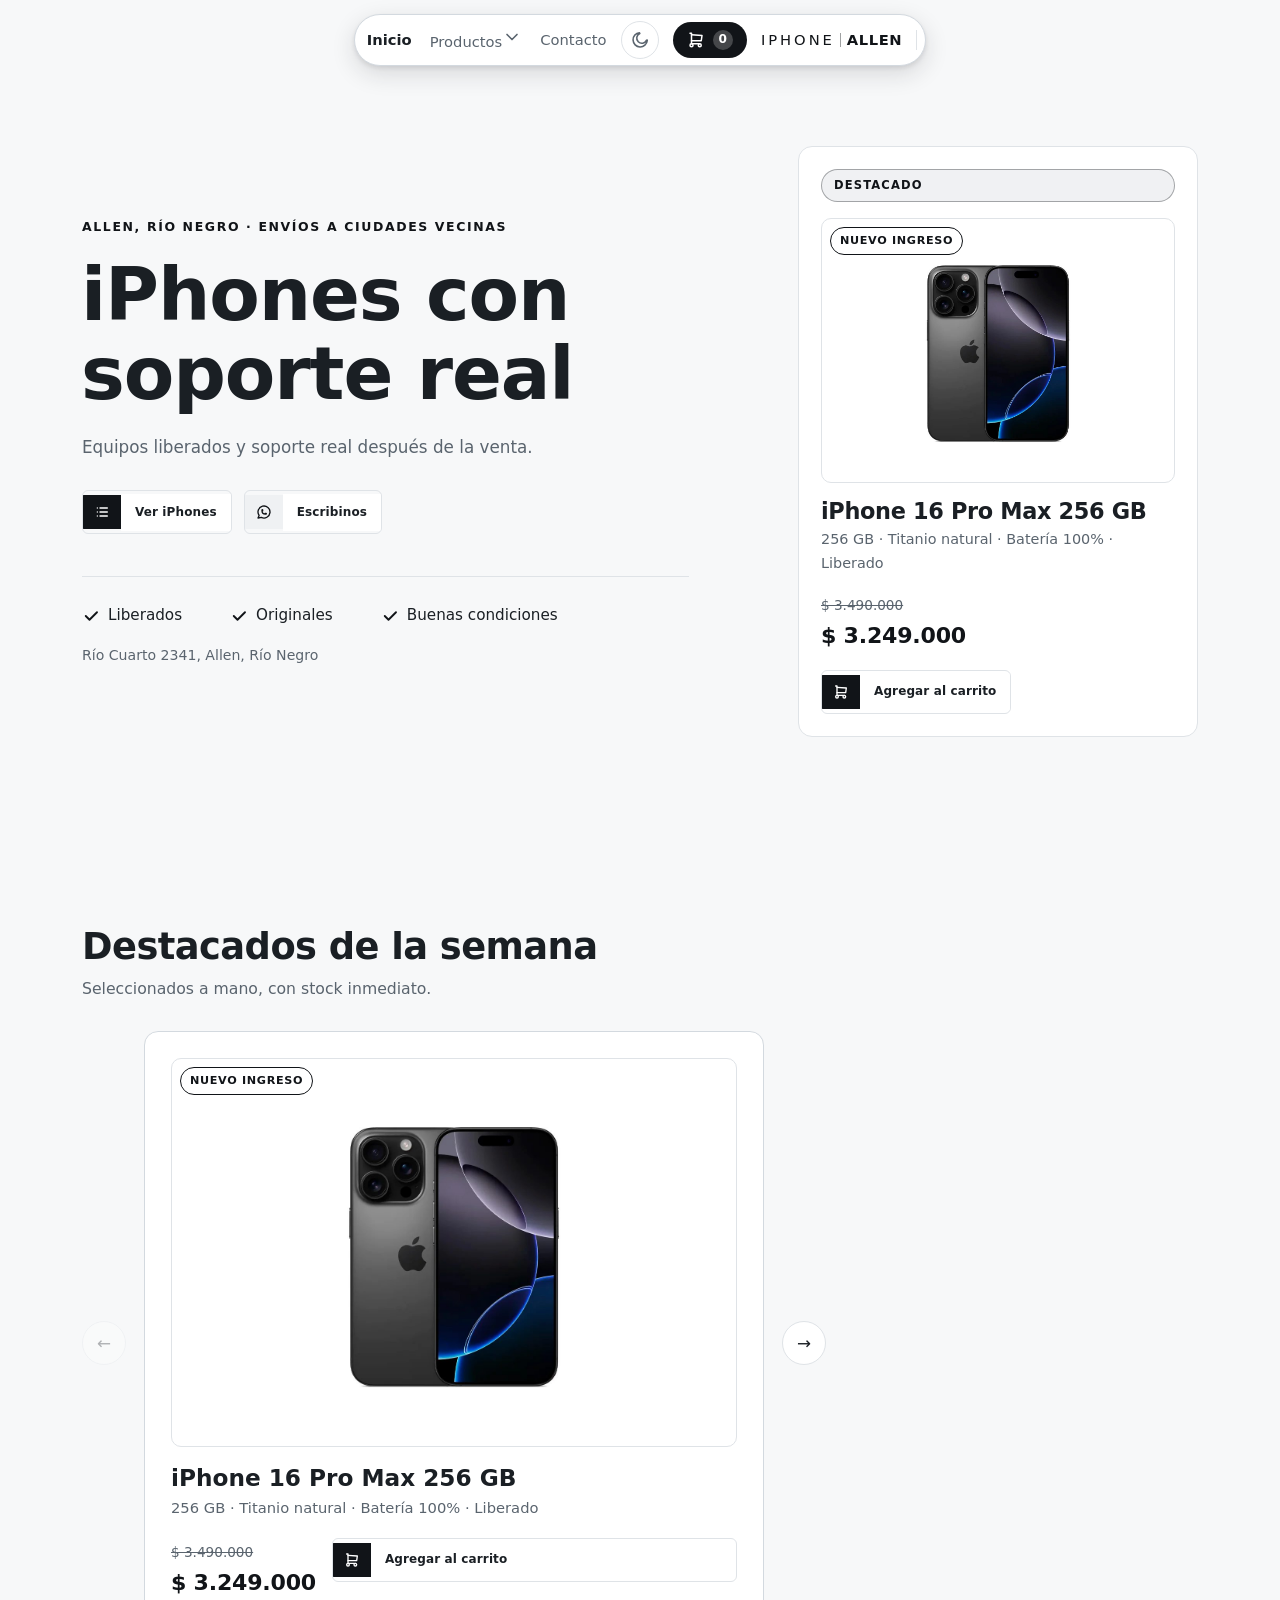
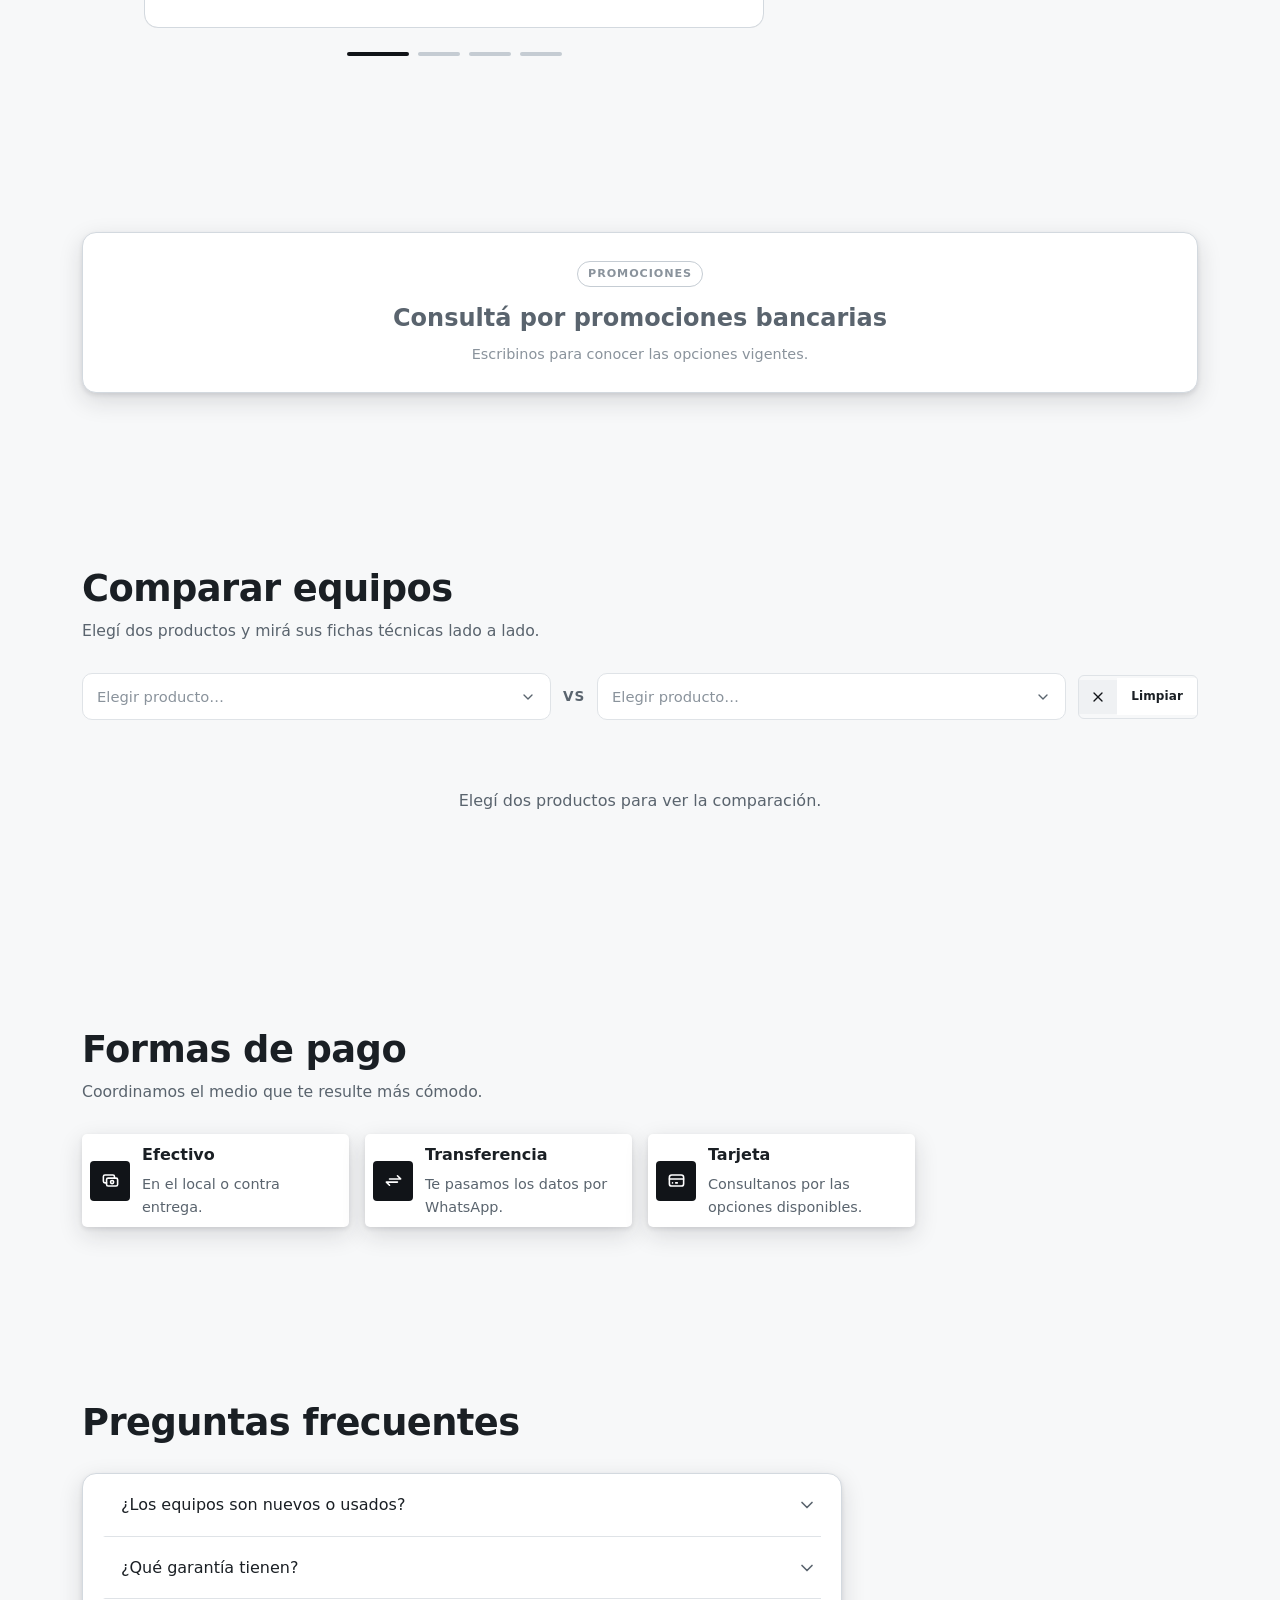
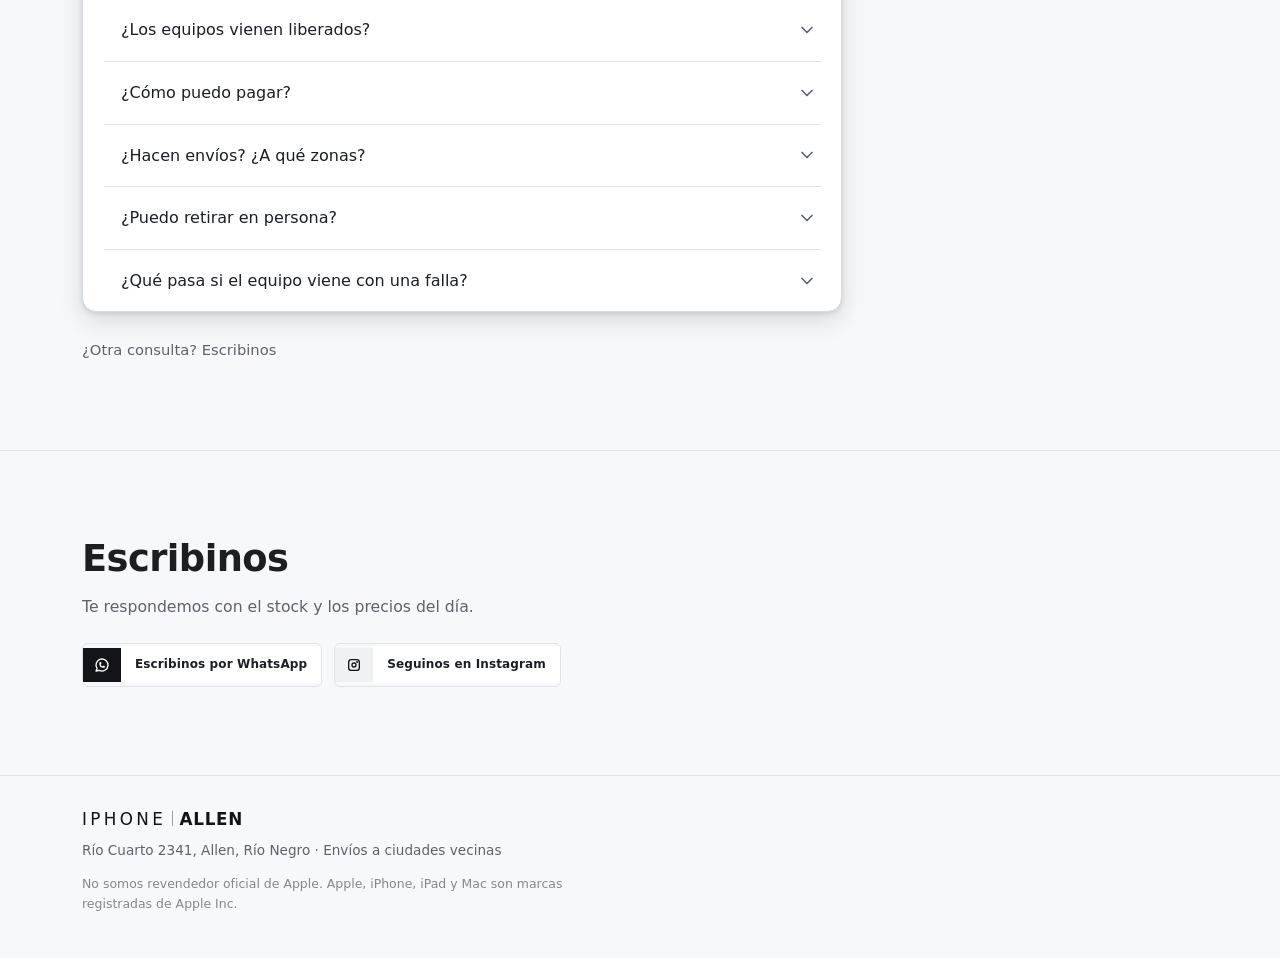
==== index.html @ 49e4ae65 "Capsula navbar contiene segunda fila en mobile y quitar Instagram del hero La capsula si contenia la" ====
<!doctype html>
<html lang="es-AR">
<head>
<meta charset="utf-8">
<link rel="icon" type="image/svg+xml" href="favicon.svg">
<link rel="icon" type="image/png" sizes="32x32" href="favicon-32.png">
<link rel="apple-touch-icon" href="apple-touch-icon.png">
<meta name="viewport" content="width=device-width, initial-scale=1">
<!-- Tema claro/oscuro: se aplica ANTES de pintar para que no haya un
     destello del tema claro cuando el guardado es oscuro. Lee la misma
     clave de localStorage que app.js (nombre-tema); si no hay elección
     previa, el sitio arranca SIEMPRE en claro (se ignora la preferencia
     del sistema a propósito). -->
<script>
  (function () {
    try {
      var t = localStorage.getItem('nombre-tema');
      if (t !== 'claro' && t !== 'oscuro') t = 'claro';
      document.documentElement.setAttribute('data-tema', t);

      // Marca que las apariciones al scrollear están habilitadas. Se pone
      // ACÁ, antes del primer pintado, porque es lo que deja las secciones
      // en opacity 0 desde el arranque: si la clase la pusiera app.js (que
      // corre al final del body) se vería un parpadeo del contenido ya
      // visible antes de ocultarse. Sin JS, sin IntersectionObserver o con
      // "reducir movimiento" activo, la clase no se pone y todo se ve
      // directo, sin animación.
      if ('IntersectionObserver' in window &&
          !(window.matchMedia && window.matchMedia('(prefers-reduced-motion: reduce)').matches)) {
        document.documentElement.classList.add('con-animacion');

        // RED DE SEGURIDAD: las secciones arrancan en opacity 0 y dependen
        // de que app.js las revele. Si app.js no llega a correr (un error
        // antes de revelarSecciones(), un archivo que no cargó), quedarían
        // invisibles PARA SIEMPRE. Este timeout saca la clase —y con ella
        // el ocultamiento— salvo que app.js haya avisado que tomó el
        // control poniendo data-anim="ok". Es lo que garantiza que el
        // contenido nunca desaparezca por una animación que no arrancó.
        window.setTimeout(function () {
          if (document.documentElement.dataset.anim !== 'ok') {
            document.documentElement.classList.remove('con-animacion');
          }
        }, 2500);
      }
    } catch (e) {
      document.documentElement.setAttribute('data-tema', 'claro');
    }
  })();
</script>

<title>IPHONE ALLEN — iPhones y productos Apple en Allen, Río Negro</title>
<meta name="description" content="IPHONE ALLEN: revendedora de productos Apple en Allen, Río Negro. Equipos liberados y envíos a ciudades vecinas.">

<!-- OJO: sacar esta línea antes de publicar el sitio de verdad. Está acá
     para que Google no indexe la página mientras todavía tiene textos
     placeholder sin completar (ver README.md). -->
<meta name="robots" content="noindex, nofollow">

<!-- Vista previa al compartir el link (WhatsApp, redes).
     OJO 1: og:url y og:image apuntan a https://iphone-allen.vercel.app/.
     Si el sitio pasa a un dominio propio hay que actualizarlas en los
     SEIS HTML y en la constante SITIO de app.js.
     OJO 2: og:image usa por ahora una foto de producto de img/. Conviene
     reemplazarla por una imagen propia de 1200x630px (el formato que
     esperan WhatsApp y las redes) cuando la tengan. -->
<meta property="og:title" content="IPHONE ALLEN — iPhones y productos Apple en Allen, Río Negro">
<meta property="og:description" content="Equipos liberados y soporte real después de la venta. Local en Allen, Río Negro y envíos a ciudades vecinas.">
<meta property="og:image" content="https://iphone-allen.vercel.app/img/iphone-16-pro-max-256.jpg">
<meta property="og:url" content="https://iphone-allen.vercel.app/">
<meta property="og:type" content="website">
<meta property="og:locale" content="es_AR">
<meta name="twitter:card" content="summary_large_image">

<!--
  ============================================================
  CÓMO PERSONALIZAR ESTA PÁGINA
  ============================================================
  1) NOMBRE DEL NEGOCIO: "IPHONE ALLEN" aparece en el <title>, la meta
     description, el logotipo (header y footer, clase .logo) y en
     app.js (constante NEGOCIO, se usa en los mensajes de WhatsApp).
     Si cambia el nombre, actualizalo en los cuatro lugares.
  2) WHATSAPP: la constante WHATSAPP en app.js.
  3) TEXTOS DEL HERO: están marcados con data-editable más abajo.
  4) PRODUCTOS: se editan en productos.json (ver instrucciones
     al inicio de app.js).
  ============================================================
-->

<link rel="preconnect" href="https://api.fontshare.com" crossorigin>
<link rel="stylesheet" href="https://api.fontshare.com/v2/css?f[]=clash-display@500,600,700&f[]=general-sans@400,500,600&display=swap">
<link rel="stylesheet" href="styles.css">
</head>
<body>

<!-- Header y footer se generan en app.js (htmlHeader / htmlFooter) y se
     inyectan acá: así el menú se edita en un solo lugar para las cinco
     páginas. Lo mismo el carrito, el modal y el toast, que app.js agrega
     al final del <body>. -->
<div id="app-header"></div>

<main id="top">

  <!-- ============================ HERO ============================ -->
  <section class="hero">
    <div class="wrap hero__grid">

      <div class="hero__texto">
        <p class="eyebrow" data-editable="hero-eyebrow">Allen, Río Negro · Envíos a ciudades vecinas</p>
        <h1 class="hero__titulo" data-editable="hero-titulo">iPhones con soporte real</h1>
        <p class="hero__bajada" data-editable="hero-bajada">
          Equipos liberados y soporte real después de la venta.
        </p>

        <div class="hero__ctas">
          <!-- [7] único botón con halo latiendo en toda la página.
               El catálogo ya no vive acá: cada categoría es su página, y
               la de iPhone es la principal del negocio. -->
          <a class="btn btn--pulso" href="iphones.html">
            <span class="btn__ico" data-ico="lista"></span><span class="btn__txt">Ver iPhones</span>
          </a>
          <a class="btn btn--sec" href="#" id="ctaWhatsapp" target="_blank" rel="noopener">
            <span class="btn__ico" data-ico="whatsapp"></span><span class="btn__txt">Escribinos</span>
          </a>
        </div>

        <ul class="datos">
          <li class="dato"><span class="dato__ico" data-ico="check"></span>Liberados</li>
          <li class="dato"><span class="dato__ico" data-ico="check"></span>Originales</li>
          <li class="dato"><span class="dato__ico" data-ico="check"></span>Buenas condiciones</li>
        </ul>

        <!-- DIRECCIÓN PROVISORIA - confirmar con el cliente antes de publicar -->
        <p class="hero__direccion">Río Cuarto 2341, Allen, Río Negro</p>
      </div>

      <!-- Producto destacado del hero: lo inyecta app.js -->
      <div class="hero__producto" id="heroProducto" aria-live="polite"></div>

    </div>
  </section>

  <!-- ========================= DESTACADOS ========================= -->
  <section class="seccion" id="destacados">
    <div class="wrap">
      <header class="seccion__head">
        <h2 class="seccion__titulo">Destacados de la semana</h2>
        <p class="seccion__sub">Seleccionados a mano, con stock inmediato.</p>
      </header>

      <div class="carrusel" id="carrusel" role="group" aria-roledescription="carrusel" aria-label="Productos destacados">
        <button class="carrusel__flecha carrusel__flecha--prev" type="button" id="carruselPrev" aria-label="Producto anterior">
          <span aria-hidden="true">←</span>
        </button>

        <div class="carrusel__viewport" id="carruselViewport">
          <div class="carrusel__track" id="carruselTrack"><!-- slides: app.js --></div>
        </div>

        <button class="carrusel__flecha carrusel__flecha--next" type="button" id="carruselNext" aria-label="Producto siguiente">
          <span aria-hidden="true">→</span>
        </button>

        <div class="carrusel__barras" id="carruselBarras" role="tablist" aria-label="Elegir producto destacado"></div>
      </div>
    </div>
  </section>

  <!-- ===================== PROMO BANCARIA ==========================
       TEXTO PROVISORIO: no afirma ninguna promo concreta, sólo invita a
       consultar. Cuando exista una promoción real, reemplazá el
       contenido de .promo__cuerpo por el flyer (una <img>) o por el
       texto definitivo. -->
  <section class="seccion" id="promo" aria-label="Promociones bancarias">
    <div class="wrap">
      <div class="promo">
        <span class="promo__tag">Promociones</span>
        <div class="promo__cuerpo">
          <p class="promo__titulo">Consultá por promociones bancarias</p>
          <p class="promo__sub">Escribinos para conocer las opciones vigentes.</p>
        </div>
      </div>
    </div>
  </section>

<!-- La barra de confianza que estaba acá se sacó: repetía tal cual los
     tres tildes del hero ("Liberados") y la ubicación, que ahora vive
     arriba con la dirección. Los envíos siguen figurando en el footer. -->

  <!-- ========================== COMPARADOR ========================= -->
  <section class="seccion" id="comparar">
    <div class="wrap">
      <header class="seccion__head">
        <h2 class="seccion__titulo">Comparar equipos</h2>
        <p class="seccion__sub">Elegí dos productos y mirá sus fichas técnicas lado a lado.</p>
      </header>

      <!-- Los dos selectores son desplegables propios (no <select> nativo,
           que en celular abre la rueda del sistema y no se puede estilar).
           app.js los construye dentro de estos contenedores con el patrón
           combobox + listbox de ARIA: ver crearSelector(). -->
      <div class="comparador__selects">
        <div class="comparador__campo">
          <span class="sr-only" id="compararALabel">Producto de la columna 1</span>
          <div class="csel" id="compararA"></div>
        </div>

        <span class="comparador__vs" aria-hidden="true">vs</span>

        <div class="comparador__campo">
          <span class="sr-only" id="compararBLabel">Producto de la columna 2</span>
          <div class="csel" id="compararB"></div>
        </div>

        <button class="btn btn--sec" type="button" id="compararLimpiar">
          <span class="btn__ico" data-ico="cruz"></span><span class="btn__txt">Limpiar</span>
        </button>
      </div>

      <div id="comparadorTabla"><!-- tabla o mensaje vacío: app.js --></div>
    </div>
  </section>

  <!-- ========================= FORMAS DE PAGO ======================= -->
  <section class="seccion" id="pagos">
    <div class="wrap">
      <header class="seccion__head">
        <h2 class="seccion__titulo">Formas de pago</h2>
        <p class="seccion__sub">Coordinamos el medio que te resulte más cómodo.</p>
      </header>

      <div class="pagos-grilla" id="pagosGrilla"><!-- desde FORMAS_PAGO en app.js --></div>
    </div>
  </section>

  <!-- ======================== PREGUNTAS FRECUENTES ================== -->
  <section class="seccion" id="preguntas">
    <div class="wrap">
      <header class="seccion__head">
        <h2 class="seccion__titulo">Preguntas frecuentes</h2>
      </header>

      <div class="acordeon" id="acordeonFaq"><!-- desde FAQ en app.js --></div>

      <p class="faq__mas">
        ¿Otra consulta?
        <a class="link-sub" href="#contacto" data-scroll>Escribinos</a>
      </p>
    </div>
  </section>

  <!-- =========================== CONTACTO =========================
       Sólo los dos botones de redes: WhatsApp e Instagram. El contacto
       se resuelve por ahí, sin formulario. -->
  <section class="seccion contacto" id="contacto">
    <div class="wrap contacto__inner">
      <h2 class="seccion__titulo">Escribinos</h2>
      <p class="seccion__sub">Te respondemos con el stock y los precios del día.</p>

      <div class="contacto__botones">
        <a class="btn" href="#" id="ctaWhatsapp2" target="_blank" rel="noopener">
          <span class="btn__ico" data-ico="whatsapp"></span><span class="btn__txt">Escribinos por WhatsApp</span>
        </a>
        <!-- Instagram: lo arma app.js. Si el usuario sigue en placeholder,
             el contenedor queda vacío (mismo criterio que en el resto del
             sitio: un botón a una cuenta que no existe es peor que nada). -->
        <span id="ctaInstagramWrap"></span>
      </div>
    </div>
  </section>

</main>

<div id="app-footer"></div>

<script src="app.js"></script>
</body>
</html>
---- styles.css ----
/* =====================================================================
   IPHONE ALLEN — hoja de estilos única
   Mobile primero. Sin dependencias salvo las fuentes de Fontshare.
   ===================================================================== */

/* ----------------------------- TOKENS ----------------------------- */
:root {
  --fondo:        #F7F8F9;
  --superficie:   #FFFFFF;
  --superficie2:  #EFF1F3;
  --borde:        #DFE3E7;
  --borde-fuerte: #C5CCD3;
  /* Paleta monocromática: --acento y --acento-fuerte comparten el mismo
     negro (#111418) — antes eran dos tonos de jade con roles distintos
     (texto vs. fondo de botón), ahora ambos casos usan el mismo negro,
     que pasa de sobra el contraste 4.5:1 en cualquiera de los dos usos. */
  --acento:       #111418;
  --acento-fuerte:#111418;
  --acento-suave: #F0F1F3;
  /* Sólo para la celda ganadora del comparador: --acento-suave (#F0F1F3)
     queda casi idéntico al header de tabla (#EFF1F3) y a la fila cebra
     (#F7F8F9), así que ahí no alcanza como resaltado. Este tono más oscuro
     se separa de ambos sin competir con el texto #111418 encima. */
  --comparador-gana: #E2E5E9;
  --texto:        #1A1F24;
  --texto-suave:  #5A646E;
  --texto-tenue:  #8A939C;
  --rojo-suave:   #C0392B;
  --error-suave:  #FDEDEA;

  /* Semánticas que antes estaban hardcodeadas en los componentes; se
     movieron acá para que el tema oscuro pueda redefinirlas.
     --sobre-acento: texto/ícono que va ENCIMA de un fondo --acento-fuerte
       (botones, pastilla del carrito, botón flotante). Blanco en los dos
       temas: sobre el jade del tema oscuro también contrasta.
     --marco-foto: fondo del recuadro de las fotos (ver decisión abajo).
     --velo: cortina detrás del modal y el drawer.
     --foco-glow / --error-glow: el halo de 3px del foco de teclado.
     --borde-acento: borde de chips tintados en color de acento.
     --pulso-rgb: color (en tripleta RGB) del latido al agregar al carrito. */
  --sobre-acento:  #FFFFFF;
  --marco-foto:    #FFFFFF;
  --velo:          rgba(26, 31, 36, 0.4);
  --foco-glow:     rgba(17, 20, 24, 0.16);
  --error-glow:    rgba(192, 57, 43, 0.18);
  --borde-acento:  rgba(17, 20, 24, 0.35);
  --pulso-rgb:     17, 20, 24;

  --display: 'Clash Display', 'General Sans', system-ui, sans-serif;
  --cuerpo:  'General Sans', system-ui, -apple-system, 'Segoe UI', sans-serif;

  --radio:    14px;
  --radio-sm: 10px;
  --wrap:     1180px;
  --gutter:   20px;

  --transicion: 220ms cubic-bezier(.4, .1, .2, 1);

  /* Sombras para separar las superficies elevadas (blanco) del fondo gris:
     con sólo el borde #DFE3E7 el contraste es demasiado bajo (1.05:1) y
     los bloques parecen flotar sin apoyo. Tienen que notarse en reposo,
     no sólo al pasar el mouse. */
  /* Color de todas las sombras, en tripleta RGB, para poder apagarlo de
     una en el tema oscuro (donde una sombra sobre fondo oscuro no se ve y
     la separación la toman los bordes). */
  --sombra-rgb: 26, 31, 36;
  --sombra-superficie:       0 2px 4px rgba(var(--sombra-rgb), .10), 0 8px 24px rgba(var(--sombra-rgb), .14);
  --sombra-superficie-hover: 0 4px 8px rgba(var(--sombra-rgb), .12), 0 12px 32px rgba(var(--sombra-rgb), .18);
  /* un poco más marcada: refuerza la jerarquía de la tarjeta principal */
  --sombra-principal:        0 4px 8px rgba(var(--sombra-rgb), .12), 0 16px 40px rgba(var(--sombra-rgb), .18);

  /* Borde para las mismas superficies con sombra: --borde (#DFE3E7) queda
     demasiado tenue al lado de una sombra este marcada y se ve redundante;
     este tono un poco más oscuro se distingue sin competir. Sólo se usa en
     el borde exterior de tarjetas/bloques con sombra — el resto de los
     divisores (inputs, filas de tabla, chips) se quedan con --borde. */
  --borde-superficie: #D3D9DF;
}

/* ------------------------- TEMA OSCURO ----------------------------
   Sólo redefine variables: ninguna regla de componente se duplica. El
   atributo lo pone un script inline en el <head> (antes de pintar) y lo
   cambia el interruptor del header. El claro vive en :root y también se
   puede forzar con [data-tema="claro"] (que simplemente no hereda nada
   de acá).

   ACENTO: en claro --acento y --acento-fuerte eran el mismo negro; en
   oscuro se separan según su rol —igual que el nombre de cada variable
   ya sugería—: --acento es el jade CLARO para texto/bordes sobre fondo
   oscuro, --acento-fuerte el jade saturado para FONDOS de botón (con
   glifo/texto blanco encima, --sobre-acento).

   SOMBRAS: sobre fondo oscuro una sombra no se ve, así que las tres
   variables de superficie pasan a `none` y la separación la toma el
   borde (--borde-superficie, más marcado). Los elementos flotantes
   (modal, drawer, panel del menú, botón de WhatsApp) sí conservan
   sombra: --sombra-rgb pasa a negro puro, que sobre el fondo oscuro
   funciona como una sombra real.
   ------------------------------------------------------------------ */
[data-tema="oscuro"] {
  --fondo:        #12161A;
  --superficie:   #171B21;
  --superficie2:  #1F252C;
  --borde:        #232A31;
  --borde-fuerte: #3A424C;
  --borde-superficie: #2A313A;

  --acento:       #5DCAA5;   /* texto/bordes de acento */
  --acento-fuerte:#1D9E75;   /* fondos de botón */
  --acento-suave: #1A2A26;
  --comparador-gana: #1F2E2A;

  --texto:        #F0F0F2;
  --texto-suave:  #9AA3AC;
  --texto-tenue:  #79838E;

  --rojo-suave:   #E28275;
  --error-suave:  #2A1B18;

  /* el marco de las fotos se queda blanco: las fotos vienen con fondo
     blanco y, si el marco fuese oscuro, se vería un halo blanco de la
     foto contra el marco. (--sobre-acento también sigue blanco.) */
  --marco-foto:   #FFFFFF;

  --velo:         rgba(0, 0, 0, 0.6);
  --foco-glow:    rgba(93, 202, 165, 0.30);
  --error-glow:   rgba(226, 130, 117, 0.28);
  --borde-acento: rgba(93, 202, 165, 0.40);
  --pulso-rgb:    29, 158, 117;

  --sombra-rgb:   0, 0, 0;
  --sombra-superficie:       none;
  --sombra-superficie-hover: none;
  --sombra-principal:        none;
}

/* Transición del cambio de tema: sólo mientras se conmuta (el JS agrega
   .cambiando-tema por ~250ms) y sólo sobre color/fondo/borde, nunca
   `all` —eso haría parpadear transforms y opacidades de toda la página. */
html.cambiando-tema,
html.cambiando-tema * {
  transition: background-color 200ms ease,
              border-color 200ms ease,
              color 200ms ease,
              fill 200ms ease !important;
}

/* ------------------ APARICIÓN AL SCROLLEAR (SECCIONES) -------------
   La clase .con-animacion la pone el script inline del <head>, antes del
   primer pintado: así las secciones ya nacen en opacity 0 y no se ve el
   parpadeo de contenido visible que se oculta un instante después. Si no
   hay JS, no hay IntersectionObserver, o el visitante pidió reducir
   movimiento, esa clase no se agrega y todo se ve directo.

   app.js saca las dos clases al terminar la transición, así que el
   elemento queda SIN transform y SIN will-change residuales: eso es lo
   que evita reabrir el bug del scroll trabado sobre las imágenes.
   ------------------------------------------------------------------ */
/* El estado oculto lo aplica el CSS por sí solo, sin esperar a app.js:
   por eso el selector es :not([data-revelado]) y no una clase que
   agregue el JS. Si lo pusiera el JS (que corre al final del body) la
   sección se vería un instante antes de ocultarse: ese es el parpadeo. */
html.con-animacion main > .seccion:not([data-revelado]) {
  opacity: 0;
  transform: translateY(12px);
  will-change: opacity, transform;
}

/* entrando */
html.con-animacion main > .seccion[data-revelado="animando"] {
  opacity: 1;
  transform: none;
  transition: opacity 350ms ease, transform 350ms cubic-bezier(.4, .1, .2, 1);
}

/* terminada: sin transform, sin will-change y sin transition colgados */
html.con-animacion main > .seccion[data-revelado="listo"] {
  opacity: 1;
  transform: none;
  will-change: auto;
}

/* ------------------------------ BASE ------------------------------ */
*, *::before, *::after { box-sizing: border-box; }

html {
  scroll-behavior: smooth;
  /* el header sticky no tapa el destino del scroll */
  scroll-padding-top: 84px;
  -webkit-text-size-adjust: 100%;
}

body {
  margin: 0;
  background: var(--fondo);
  color: var(--texto);
  font-family: var(--cuerpo);
  font-size: 16px;
  line-height: 1.6;
  -webkit-font-smoothing: antialiased;
}

/* Fondo plano #F7F8F9 (lo pone `body { background }` arriba).
   Sobre tema claro, incluso manchas muy tenues tienden a leerse como un
   tinte sucio en las esquinas, que es justo lo que se quería evitar; el
   plano es limpio y sin riesgo. Si se prefiere el efecto, basta con volver
   a poner un body::before con dos radial-gradient muy suaves:
   rgba(17,20,24,.05) y rgba(17,20,24,.03). */

h1, h2, h3 {
  font-family: var(--display);
  font-weight: 600;
  line-height: 1.08;
  letter-spacing: -0.015em;
  margin: 0;
}

p { margin: 0; }
ul { margin: 0; padding: 0; list-style: none; }
img { max-width: 100%; display: block; }

a { color: inherit; text-decoration: none; }

/* El atributo hidden tiene que ganarle a cualquier display de autor.
   .modal y .drawer declaran display:flex, y una regla de autor le gana a
   la del navegador ([hidden] { display: none }) aunque tengan la misma
   especificidad: sin este !important quedan en pantalla con opacity 0,
   invisibles pero interceptando clicks y rueda del mouse. */
[hidden] { display: none !important; }

button {
  font: inherit;
  color: inherit;
  background: none;
  border: 0;
  cursor: pointer;
}

/* Todos los precios en cifras de ancho fijo */
.precio, .precio--anterior, .precio--total, [data-precio] {
  font-variant-numeric: tabular-nums;
  font-feature-settings: "tnum" 1;
}

/* Foco visible en teclado, en todos los controles */
:focus-visible {
  outline: 2px solid var(--acento);
  outline-offset: 3px;
  border-radius: 4px;
}
:focus:not(:focus-visible) { outline: none; }

.sr-only {
  position: absolute;
  width: 1px; height: 1px;
  padding: 0; margin: -1px;
  overflow: hidden;
  clip: rect(0 0 0 0);
  white-space: nowrap;
  border: 0;
}

.skip-link {
  position: absolute;
  left: 12px; top: -60px;
  z-index: 100;
  background: var(--acento-fuerte);
  color: var(--sobre-acento);
  padding: 10px 16px;
  border-radius: var(--radio-sm);
  font-weight: 600;
  transition: top var(--transicion);
}
.skip-link:focus { top: 12px; }

.wrap {
  width: 100%;
  max-width: var(--wrap);
  margin-inline: auto;
  padding-inline: var(--gutter);
}

/* ----------------------------- BOTONES ----------------------------
   Tratamiento único para todos los botones de acción: bloque de color
   con el ícono a la izquierda y el texto sobre fondo oscuro a la
   derecha, unidos por un solo contorno.

   El markup lo arma btnPartes() en app.js:
     <button class="btn"><span class="btn__ico">svg</span>
                         <span class="btn__txt">Texto</span></button>
   Sigue siendo un <button>/<a> real; el ícono va con aria-hidden y el
   texto queda accesible.

   OJO: no poner transform en :hover de .btn. Los botones de las
   tarjetas son descendientes de .card y un transform ahí puede
   reabrir el bug del scroll trabado sobre .media.
   ------------------------------------------------------------------ */
.btn {
  display: inline-flex;
  align-items: center;
  border: 1px solid var(--borde);
  border-radius: 6px;
  overflow: hidden;
  background: none;
  padding: 0;
  font-family: var(--cuerpo);
  font-weight: 600;
  font-size: 12px;
  letter-spacing: 0.01em;
  text-align: left;
  transition: border-color var(--transicion);
}
.btn:hover { border-color: var(--acento-fuerte); }

.btn__ico {
  display: flex;
  align-items: center;
  flex: 0 0 auto;
  padding: 9px 11px;
  background: var(--acento-fuerte);
  color: var(--sobre-acento);   /* trazo blanco sobre el bloque jade */
  transition: background var(--transicion);
}
.btn__ico .ico { width: 16px; height: 16px; }

.btn__txt {
  padding: 9px 14px;
  color: var(--texto);
  background: var(--superficie);
  transition: background var(--transicion);
}
.btn:hover .btn__txt { background: var(--superficie2); }

/* Variante secundaria: el bloque del ícono va en superficie2 con el
   trazo en jade, en vez del bloque jade lleno. */
.btn--sec .btn__ico {
  background: var(--superficie2);
  color: var(--acento);
}

.btn:disabled { opacity: 0.5; cursor: not-allowed; }
.btn:disabled:hover { border-color: var(--borde); }
.btn:disabled:hover .btn__txt { background: var(--superficie); }

/* Área de toque cómoda en todos los botones de acción (WCAG 2.5.8 pide
   24px como mínimo; 44px es el objetivo recomendado para el pulgar). */
.btn { min-height: 44px; }

/* A ancho completo el texto ocupa el resto de la fila */
.btn--bloque { width: 100%; }
.btn--bloque .btn__txt { flex: 1; }

/* Ajustado a su contenido: el ícono más el texto y nada más. Lo usan las
   tarjetas (normal, principal, carrusel) y el modal, donde un botón a
   todo el ancho dejaba una franja vacía a la derecha del texto.
   align-self sirve en los contenedores flex-columna (.card) y
   justify-self en los grid (.modal__acciones): se declaran los dos
   porque el mismo botón vive en ambos. */
.btn--compacto {
  width: auto;
  align-self: start;
  justify-self: start;
}

.btn--comparar { width: auto; }

/* Botón sin tratamiento de bloque: acción menor, sólo texto.
   Hoy lo usa "Vaciar carrito". */
.btn-plano {
  color: var(--texto-suave);
  font-weight: 500;
  font-size: 0.88rem;
  padding: 10px;
  width: 100%;
  transition: color var(--transicion);
}
.btn-plano:hover { color: var(--texto); }

/* ----------------------------- HEADER -----------------------------
   Cápsula flotante centrada, separada de los bordes de la pantalla.
   El <header> en sí es transparente y no recibe clicks: sólo la
   cápsula los recibe, así el hueco de alrededor no tapa el contenido
   que pasa por debajo al scrollear.
   ------------------------------------------------------------------ */
/* El sticky va en #app-header (hijo directo del body), NO en .header:
   position:sticky se mueve dentro de la caja del PADRE, y como
   #app-header mide exactamente lo que mide el header, el recorrido era
   cero y la barra se iba con el scroll. Estaba pensada para quedar fija
   (de ahí el scroll-padding-top de html), pero nunca lo hacía. */
#app-header {
  position: sticky;
  top: 0;
  z-index: 40;
}

.header {
  padding-block: 14px 8px;
  pointer-events: none;
}
.header > .wrap { pointer-events: none; }

.navbar {
  position: relative;   /* ancla del panel del desplegable en mobile */
  pointer-events: auto;
  display: flex;
  flex-wrap: wrap;
  align-items: center;
  gap: 10px 14px;
  background: var(--superficie);
  border: 1px solid var(--borde-superficie);
  box-shadow: var(--sombra-superficie);
  /* Mobile: bloque de dos filas, así que redondeo parejo de tarjeta.
     Antes acá iba 99px arriba (píldora) y 22px abajo, que servía cuando
     la cápsula medía una fila baja. Con las dos filas de 44px la caja
     pasó a 104px de alto y ese radio dejó de entrar: como 99+22=121
     supera los 104, el navegador escala los radios y las esquinas de
     arriba se comían 26px de fondo a cada lado. El resultado era un
     domo — angosto arriba, ancho abajo — con el logotipo y el carrito
     pisando fuera del blanco y la curva barriendo entre las dos filas,
     que es justo lo que se leía como "los links quedaron afuera".
     El desktop, que sigue siendo una sola fila, mantiene su píldora de
     99px más abajo, en su propia media query. */
  border-radius: 22px;
  padding: 6px 8px 6px 12px;
  backdrop-filter: blur(12px);
}

.brand {
  order: 1;
  flex: 0 0 auto;
  margin-right: auto;
}

/* --------------------------- LOGOTIPO ------------------------------
   Sólo texto en negro, sin recuadro. Mismo tratamiento en el header
   (.brand) y en el footer (.footer__brand).
   ------------------------------------------------------------------ */
/* Marca tipográfica: la categoría en peso liviano y bien espaciada, el
   lugar en negrita y más ceñido. El contraste de peso es lo que la hace
   leer como logotipo y no como texto suelto. Ver htmlLogo() en app.js
   para cambiar de variante (regla / punto / apilado). */
.logo {
  display: inline-block;
  font-family: var(--display);
  font-size: 0.92rem;
  text-transform: uppercase;
  color: var(--acento);
  line-height: 1.15;
  white-space: nowrap;
}

.logo__cat {
  font-weight: 400;
  letter-spacing: 0.2em;
}

.logo__lugar {
  font-weight: 700;
  letter-spacing: 0.04em;
}

/* --- variante 'regla': línea vertical fina entre las dos palabras --- */
.logo--regla .logo__lugar::before {
  content: "";
  display: inline-block;
  width: 1px;
  height: 0.92em;
  margin-right: 0.42em;
  background: currentColor;
  opacity: 0.4;
  vertical-align: -0.1em;
}

/* --- variante 'punto' --- */
.logo--punto .logo__lugar::before {
  content: "";
  display: inline-block;
  width: 3px;
  height: 3px;
  border-radius: 999px;
  margin-right: 0.5em;
  background: currentColor;
  opacity: 0.55;
  vertical-align: 0.28em;
}

/* --- variante 'apilado': dos líneas, sin separador --- */
.logo--apilado {
  display: grid;
  justify-items: start;
  line-height: 1.02;
}
.logo--apilado .logo__cat { font-size: 0.74em; }

/* El footer tiene aire de sobra: la marca puede respirar un poco más */
.logo--grande { font-size: 1.05rem; }

/* separador entre logotipo y links: sólo cuando van en la misma fila */
.navbar__sep {
  order: 1;
  display: none;
  flex: 0 0 auto;
  width: 1px;
  height: 20px;
  background: var(--borde);
}

.cart-btn { order: 2; }

/* Interruptor de tema: botón fantasma, a la izquierda de la pastilla del
   carrito. Mismo order que .cart-btn; queda a su izquierda por orden de
   fuente (va justo antes en el DOM). */
.tema-btn {
  order: 2;
  flex: 0 0 auto;
  display: grid;
  place-items: center;
  width: 38px;
  height: 38px;
  border-radius: 999px;
  border: 1px solid var(--borde);
  color: var(--texto-suave);
  background: transparent;
  transition: color var(--transicion), border-color var(--transicion), background var(--transicion);
}
.tema-btn:hover { color: var(--texto); border-color: var(--texto-suave); background: var(--superficie2); }
.tema-btn__ico { display: flex; }
.tema-btn__ico .ico { width: 19px; height: 19px; }

/* Con sólo tres entradas (Inicio · Productos · Contacto) entran en una
   fila sin scroll horizontal, así que el nav puede tener overflow visible
   y dejar que el panel del desplegable se salga. */
.nav {
  order: 3;
  flex: 1 1 100%;
  display: flex;
  align-items: center;
  gap: 18px;
  white-space: nowrap;
  font-size: 0.92rem;
  color: var(--texto-suave);
  padding-inline: 4px;
}
.nav__link { flex: 0 0 auto; transition: color var(--transicion); }
.nav__link:hover { color: var(--texto); }

/* --------------------- DESPLEGABLE "PRODUCTOS" -------------------- */
.nav-drop { position: relative; flex: 0 0 auto; }

.nav-drop__btn {
  display: inline-flex;
  align-items: center;
  gap: 3px;
  background: none;
  border: 0;
  padding: 0;
  cursor: pointer;
}
.nav-drop__chevron {
  width: 14px;
  height: 14px;
  transition: transform 200ms ease;
}
.nav-drop[data-abierto="true"] .nav-drop__chevron { transform: rotate(180deg); }

.nav-drop__panel {
  display: none;
  position: absolute;
  top: calc(100% + 10px);
  left: 0;
  min-width: 190px;
  background: var(--superficie);
  border: 1px solid var(--borde);
  border-radius: 12px;
  box-shadow: 0 10px 30px rgba(var(--sombra-rgb), 0.14);
  padding: 6px;
  z-index: 50;
}
/* puente invisible que cubre el hueco de 10px entre botón y panel, para
   que el hover no se corte al bajar del botón al panel */
.nav-drop__panel::before {
  content: "";
  position: absolute;
  left: 0;
  right: 0;
  top: -10px;
  height: 10px;
}

.nav-drop[data-abierto="true"] > .nav-drop__panel { display: block; }

.nav-drop__grupo { display: block; }

.nav-drop__item {
  display: block;
  width: 100%;
  text-align: left;
  background: none;
  border: 0;
  cursor: pointer;
  padding: 9px 12px;
  border-radius: 8px;
  font-family: var(--cuerpo);
  font-size: 0.9rem;
  font-weight: 500;
  color: var(--texto);
  transition: background 150ms ease, color 150ms ease;
}
.nav-drop__item--sub { padding-left: 22px; font-size: 0.86rem; }
.nav-drop__item:hover,
.nav-drop__item:focus-visible {
  outline: none;
  background: var(--acento-suave);
  color: var(--acento);
}

/* Página actual: cada categoría es una página, así que el ítem del menú
   que corresponde a la que se está viendo queda marcado. En una paleta
   monocromática el color no alcanza como señal: va también el peso. */
.nav-drop__item.is-activo {
  background: var(--acento-suave);
  font-weight: 600;
}
.nav__link.is-activo { color: var(--texto); font-weight: 600; }

/* pastilla jade */
.cart-btn {
  display: inline-flex;
  align-items: center;
  gap: 8px;
  padding: 8px 14px;
  border: 0;
  border-radius: 99px;
  background: var(--acento-fuerte);
  color: var(--sobre-acento);  /* ícono y contador en blanco sobre la pastilla */
  font-size: 0.85rem;
  font-weight: 600;
  transition: background var(--transicion);
}
.cart-btn:hover { background: var(--acento-fuerte); filter: brightness(0.92); }

.cart-btn__count {
  min-width: 20px;
  height: 20px;
  padding-inline: 6px;
  display: grid;
  place-items: center;
  border-radius: 999px;
  /* burbuja translúcida sobre la pastilla de acento: el blanco al 22%
     aclara el jade/negro de fondo en cualquiera de los dos temas, así que
     va literal a propósito (no depende del tema). */
  background: rgba(255, 255, 255, 0.22);
  color: var(--sobre-acento);
  font-size: 0.76rem;
  font-weight: 700;
  font-variant-numeric: tabular-nums;
  transition: background var(--transicion), color var(--transicion);
}
.cart-btn[data-lleno="true"] .cart-btn__count {
  background: var(--sobre-acento);
  color: var(--acento-fuerte);
}

/* ------------------------------ HERO ------------------------------
   Sin fondo propio ni halo: las manchas jade ahora las pone body::before
   y tienen que verse a través de toda la sección.
   ------------------------------------------------------------------ */
.hero {
  position: relative;
  padding-block: 52px 64px;
  background: none;
}

.hero__grid {
  position: relative;
  display: grid;
  gap: 44px;
  align-items: center;
}

.eyebrow {
  font-size: 0.78rem;
  font-weight: 600;
  letter-spacing: 0.13em;
  text-transform: uppercase;
  color: var(--acento);
  margin-bottom: 18px;
}

.hero__titulo {
  font-size: clamp(2.5rem, 9vw, 4.4rem);
  font-weight: 600;
  max-width: 12ch;
  /* Corrección óptica: la caja del título ya estaba alineada, pero a este
     cuerpo la tipografía display deja ~2px de aire a la izquierda del
     primer trazo, contra ~1px del texto de abajo. Sin esto, el título se
     ve metido hacia adentro respecto de la bajada y los tildes. Medido:
     1px de exceso a 73.6px = 0.014em. En em para que escale con el clamp. */
  margin-left: -0.014em;
}

.hero__bajada {
  margin-top: 20px;
  max-width: 44ch;
  font-size: 1.05rem;
  color: var(--texto-suave);
}

.hero__ctas {
  display: flex;
  flex-wrap: wrap;
  gap: 12px;
  margin-top: 30px;
}

/* Tres garantías con tilde. En una fila si entran; si no, se apilan
   (cada una es un ítem flex que no se parte por dentro). */
.datos {
  display: flex;
  flex-wrap: wrap;
  gap: 12px 30px;
  margin-top: 42px;
  padding-top: 26px;
  border-top: 1px solid var(--borde);
}

.dato {
  display: flex;
  align-items: center;
  gap: 8px;
  font-size: 0.95rem;
  font-weight: 500;
}

.dato__ico {
  display: flex;
  flex: 0 0 auto;
  color: var(--acento);
}
/* el tilde solo, sin recuadro: un poco más grueso para que se lea a
   este tamaño (la regla le gana al stroke-width del atributo) */
.dato__ico .ico {
  width: 18px;
  height: 18px;
  stroke-width: 2.5;
}

.hero__direccion {
  margin-top: 16px;
  font-size: 0.88rem;
  color: var(--texto-suave);
}

/* tarjeta del producto destacado del hero */
.hero__producto { min-height: 1px; }

.destacado-card {
  background: var(--superficie);
  border: 1px solid var(--borde);
  border-radius: var(--radio);
  padding: 18px;
  display: grid;
  gap: 16px;
}

.destacado-card__cinta {
  display: inline-flex;
  align-items: center;
  align-self: start;
  gap: 7px;
  font-size: 0.72rem;
  font-weight: 600;
  letter-spacing: 0.1em;
  text-transform: uppercase;
  color: var(--acento);
  background: var(--acento-suave);
  border: 1px solid var(--borde-acento);
  border-radius: 999px;
  padding: 6px 12px;
}

.destacado-card__nombre {
  font-family: var(--display);
  font-size: 1.4rem;
  font-weight: 600;
}

.destacado-card__specs {
  color: var(--texto-suave);
  font-size: 0.9rem;
  margin-top: 5px;
}

.destacado-card__fila {
  display: flex;
  align-items: flex-end;
  justify-content: space-between;
  gap: 16px;
  flex-wrap: wrap;
}

/* ---------------------- IMAGEN / PLACEHOLDER ----------------------
   Estructura pensada para que reemplazar el placeholder por una foto
   sea trivial: dentro de .media, poner
       <img class="media__img" src="fotos/iphone-15.jpg" alt="iPhone 15">
   y borrar (o dejar, queda debajo) el div .media__ph.
   ------------------------------------------------------------------ */
.media {
  position: relative;
  /* Blanco puro: las fotos de producto ya vienen con fondo blanco, así
     que con object-fit:contain la unión entre foto y marco desaparece
     en vez de notarse como una franja vacía oscura. En tema oscuro se
     mantiene blanco (ver --marco-foto): si no, quedaría un halo blanco de
     la foto contra un marco oscuro. */
  background: var(--marco-foto);
  border: 1px solid var(--borde);
  border-radius: var(--radio-sm);
  aspect-ratio: 4 / 3;
  overflow: hidden;
  /* con object-fit:contain (más abajo) la foto puede no llenar el marco;
     este padding evita que toque el borde y hace que el aire alrededor
     se vea intencional, no como un recorte fallado. box-sizing:border-box
     (regla global) hace que el padding no altere el aspect-ratio de acá
     arriba: el marco mantiene su proporción exacta, quien se ajusta es
     el espacio interno para la imagen. */
  padding: 10px;
  /* explícito a propósito: el recorte de la imagen no debe retener la
     rueda del mouse ni encadenarla de forma distinta al resto de la
     página. overscroll-behavior sólo debe existir en .modal__scroll
     (ahí sí el scroll interno tiene que contenerse). */
  overscroll-behavior: auto;
}

.media--alta { aspect-ratio: 1 / 1; }

.media__ph {
  position: absolute;
  inset: 0;
  display: grid;
  place-items: center;
  text-align: center;
  padding: 16px;
  /* sobre marco blanco: fondo gris claro y texto tenue, coherente con
     la paleta clara. */
  background: var(--superficie2);
  color: var(--texto-tenue);
  font-size: 0.88rem;
  font-weight: 500;
  letter-spacing: 0.02em;
}

.media__img {
  position: absolute;
  inset: 0;
  width: 100%;
  height: 100%;
  /* contain, no cover: la foto entra completa, sin recortar los bordes
     del equipo. Si sobra espacio queda vacío (el padding de .media hace
     que ese aire se vea a propósito). */
  object-fit: contain;
}

/* ---------------------------- PRECIOS ----------------------------- */
.precio {
  font-family: var(--display);
  font-weight: 600;
  font-size: 1.55rem;
  color: var(--acento);
  letter-spacing: -0.01em;
  white-space: nowrap;
}

.precio--anterior {
  display: block;
  font-family: var(--cuerpo);
  font-size: 0.85rem;
  font-weight: 400;
  color: var(--texto-suave);
  text-decoration: line-through;
  margin-bottom: 2px;
}

.precio--total {
  font-size: 1.72rem;
  color: var(--acento);
}

/* --------------------------- SECCIONES ---------------------------- */
.seccion { padding-block: 62px; }

.seccion__head { margin-bottom: 30px; }

.seccion__head--catalogo { margin-top: 46px; }

.seccion__titulo {
  font-size: clamp(1.65rem, 5vw, 2.3rem);
}

.seccion__sub {
  margin-top: 9px;
  color: var(--texto-suave);
  font-size: 0.98rem;
}

/* --------------------------- CARRUSEL ----------------------------- */
.carrusel {
  position: relative;
  max-width: 620px;
  margin-inline: auto;
}

.carrusel__viewport {
  overflow: hidden;
  border-radius: var(--radio);
  touch-action: pan-y;
}

.carrusel__track {
  display: flex;
  transition: transform 420ms cubic-bezier(.4, .1, .2, 1);
  will-change: transform;
}

.carrusel__slide {
  flex: 0 0 100%;
  min-width: 0;
  padding: 22px;
  background: var(--superficie);
  border: 1px solid var(--borde-superficie);
  border-radius: var(--radio);
  box-shadow: var(--sombra-superficie);
  display: grid;
  gap: 18px;
  /* evita que el gesto de swipe arrastre la imagen/el texto */
  user-select: none;
  -webkit-user-select: none;
}

.carrusel__slide[aria-hidden="true"] { visibility: hidden; }
.carrusel__slide .media { aspect-ratio: 16 / 11; }

.carrusel__nombre {
  font-family: var(--display);
  font-size: 1.45rem;
  font-weight: 600;
}

.carrusel__specs {
  margin-top: 6px;
  color: var(--texto-suave);
  font-size: 0.92rem;
}

.carrusel__pie {
  display: flex;
  align-items: flex-end;
  justify-content: space-between;
  gap: 16px;
  flex-wrap: wrap;
}
.carrusel__pie .btn { flex: 1 1 170px; }

/* flechas: sólo desktop */
.carrusel__flecha {
  display: none;
  position: absolute;
  top: 50%;
  transform: translateY(-50%);
  z-index: 2;
  width: 44px;
  height: 44px;
  border-radius: 999px;
  background: var(--superficie);
  border: 1px solid var(--borde);
  color: var(--texto);
  font-size: 1.05rem;
  transition: border-color var(--transicion), color var(--transicion), background var(--transicion);
}
.carrusel__flecha:hover:not(:disabled) {
  border-color: var(--acento-fuerte);
  color: var(--acento);
}
.carrusel__flecha:disabled { opacity: 0.32; cursor: not-allowed; }
.carrusel__flecha--prev { left: -62px; }
.carrusel__flecha--next { right: -62px; }

/* barritas de navegación (no puntos) */
.carrusel__barras {
  display: flex;
  justify-content: center;
  gap: 9px;
  margin-top: 24px;
}

/* [11] activa en jade, inactivas en borde-fuerte, 300ms */
.barra {
  width: 42px;
  height: 4px;
  border-radius: 999px;
  background: var(--borde-fuerte);
  border: 0;
  padding: 0;
  transition: background 300ms ease, width 300ms ease;
}
.barra:hover { background: var(--texto-suave); }
.barra[aria-selected="true"] {
  background: var(--acento-fuerte);
  width: 62px;
}
/* área táctil cómoda sin agrandar la barrita visible */
.barra { position: relative; }
.barra::after {
  content: "";
  position: absolute;
  inset: -14px -4px;
}

/* ------------------------ BARRA DE CONFIANZA ---------------------- */
/* ---------------------------- FILTROS -----------------------------
   Navegación entre las páginas del catálogo: cada pastilla es un enlace
   a otra página, no un filtro que repinta la grilla. La activa se marca
   con aria-current="page".
   ------------------------------------------------------------------ */
.filtros {
  display: flex;
  gap: 9px;
  /* Las cinco pastillas no entran en 375px: la fila scrollea en
     horizontal en vez de apilarse o cortarse. El scroll es sólo
     horizontal, así que la rueda vertical sigue pasando a la página. */
  overflow-x: auto;
  overscroll-behavior-x: contain;
  scrollbar-width: none;
  /* Una caja con overflow recorta lo que sobresale, y el foco de teclado
     se dibuja 3px por fuera de la pastilla: sin este aire el anillo de
     foco queda cortado arriba y abajo. El margen negativo devuelve el
     espacio para que la fila siga alineada con el resto de la sección.
     Va sólo en vertical: un margen negativo horizontal empujaría la fila
     fuera del contenedor y desbordaría la página en mobile. */
  padding-block: 6px;
  margin-block: -6px;
}
.filtros::-webkit-scrollbar { display: none; }

.filtro {
  flex: 0 0 auto;
  white-space: nowrap;
  padding: 9px 17px;
  border-radius: 999px;
  border: 1px solid var(--borde);
  background: var(--superficie);
  color: var(--texto-suave);
  font-size: 0.88rem;
  font-weight: 500;
  transition: color var(--transicion), border-color var(--transicion), background var(--transicion);
}
.filtro:hover { color: var(--texto); border-color: var(--texto-suave); }

/* Página actual: negro pleno. Es la señal más fuerte de la fila, y no
   depende del color (el sitio es monocromático). */
.filtro[aria-current="page"] {
  background: var(--acento-fuerte);
  border-color: var(--acento-fuerte);
  color: var(--sobre-acento);
}

/* ------------------- SECCIONES POR CATEGORÍA ----------------------
   El catálogo se lee como bloques distintos, no como una grilla
   partida: de ahí el gap grande entre secciones.
   El encabezado vive en el mismo contenedor que la grilla, así que su
   borde inferior queda alineado con el ancho de las tarjetas.
   ------------------------------------------------------------------ */
.secciones {
  display: grid;
  gap: 58px;
}

.cat__head {
  display: flex;
  align-items: baseline;
  justify-content: space-between;
  gap: 18px;
  padding-bottom: 13px;
  margin-bottom: 22px;
  border-bottom: 1px solid var(--borde);
}

.cat__titulo {
  font-family: var(--display);
  font-size: clamp(1.35rem, 4.5vw, 1.75rem);
  font-weight: 600;
  letter-spacing: -0.015em;
}

.cat__conteo {
  color: var(--texto-suave);
  font-size: 0.86rem;
  white-space: nowrap;
  font-variant-numeric: tabular-nums;
}

/* ----------------------------- GRILLA -----------------------------
   Mobile: una sola columna. El principal va primero en el DOM, así que
   queda arriba conservando su tamaño mayor.
   Desde 720px pasa a 1.5fr 1fr 1fr con el principal ocupando dos filas
   de la primera columna (ver más abajo).
   ------------------------------------------------------------------ */
.grilla {
  display: grid;
  grid-template-columns: 1fr;
  gap: 16px;
}

.card {
  /* position: relative lo declara la regla del enlace estirado, más abajo */
  display: flex;
  flex-direction: column;
  gap: 12px;
  padding: 14px;
  background: var(--superficie);
  border: 1px solid var(--borde-superficie);
  border-radius: var(--radio);
  box-shadow: var(--sombra-superficie);
  opacity: 0; /* [10] la revela el IntersectionObserver */
  /* misma duración y curva que el resto de los hovers del sitio */
  transition: border-color var(--transicion), box-shadow var(--transicion);
}

/* [10] entrada escalonada. `backwards` mantiene el estado inicial durante
   el delay; al terminar, el elemento vuelve a su estilo propio y el
   transform queda libre para el hover. */
.card.is-visible {
  opacity: 1;
  animation: entrarTarjeta 300ms ease var(--delay, 0ms) backwards;
}

/* [4] borde que enciende.
   Ojo: NO agregar transform acá (ni translateY ni scale). .media es hijo
   directo de .card y tiene overflow:hidden + border-radius (el recorte
   de la imagen); un transform en :hover sobre este ancestro promueve
   .card a su propia capa de composición exactamente al entrar el mouse,
   y esa capa puede "tragarse" la rueda del mouse sobre el área recortada
   hasta que el cursor sale de la tarjeta (bug real, ya reportado). El
   cambio de borde no compone capa nueva, así que es seguro. Lo mismo
   vale para box-shadow: anima el valor de la sombra, nunca la posición
   ni el tamaño de la caja. */
.card.is-visible:hover {
  border-color: var(--acento);
  box-shadow: var(--sombra-superficie-hover);
}

/* Escape hatch: si la sonda de app.js detectó que este navegador no
   avanza animaciones ni dispara el observer, la entrada se apaga y la
   tarjeta queda visible sin depender del keyframe (que si no avanza se
   queda en su estado inicial, opacity 0, y la tarjeta no se ve nunca). */
html[data-anim-entrada="no"] .card {
  opacity: 1;
  animation: none;
}

@keyframes entrarTarjeta {
  from { opacity: 0; transform: translateY(10px); }
}

/* el nombre es el único foco de la tarjeta y su ::after la cubre entera,
   así todo el bloque abre el modal con un solo elemento en el tab order.

   OJO: estas tres reglas van juntas y valen para los DOS contenedores que
   usan .card__abrir (tarjeta de grilla y slide del carrusel):
     1. el contenedor debe ser position:relative, si no el ::after se
        ancla al ancestro posicionado más cercano y se desborda;
     2. el botón de acción necesita position + z-index para quedar
        por encima del ::after;
     3. el foco se dibuja sobre el contenedor entero.
   Si mañana aparece otro contenedor con .card__abrir, hay que sumarlo
   a los tres selectores. */
.card__abrir {
  display: block;
  text-align: left;
  font: inherit;
  color: inherit;
  padding: 0;
}
.card__abrir::after {
  content: "";
  position: absolute;
  inset: 0;
  border-radius: var(--radio);
}

.card,
.carrusel__slide { position: relative; }

.card [data-agregar],
.card [data-avisar],
.card [data-comparar],
.card .btn[data-modal],
.carrusel__slide [data-agregar],
.carrusel__slide [data-avisar] { position: relative; z-index: 2; }

.card:has(.card__abrir:focus-visible),
.carrusel__slide:has(.card__abrir:focus-visible) {
  outline: 2px solid var(--acento);
  outline-offset: 3px;
}

/* [14] sin stock: se atenúa el contenido, no el badge ni el botón */
.card--agotado .media,
.card--agotado .card__cat,
.card--agotado .card__nombre,
.card--agotado .card__specs,
.card--agotado .card__precios { opacity: 0.55; }

.badge-stock {
  position: absolute;
  top: 8px;
  right: 8px;
  z-index: 1;
  /* chip claro: se lee sobre el marco blanco y sobre el placeholder gris */
  background: var(--superficie2);
  border: 1px solid var(--borde);
  color: var(--texto-suave);
  font-size: 0.7rem;
  font-weight: 600;
  letter-spacing: 0.06em;
  text-transform: uppercase;
  padding: 4px 9px;
  border-radius: 999px;
}

/* --------------------- SUGERENCIAS DEL BUSCADOR --------------------
   Desplegable anclado al .buscador (que es position:relative). Es un
   atajo al detalle del producto: la grilla se sigue filtrando aparte.
   ------------------------------------------------------------------ */
.sugerencias {
  position: absolute;
  top: calc(100% + 8px);
  right: 0;
  z-index: 45;              /* sobre el contenido, debajo del velo (50) */
  width: min(340px, 86vw);
  max-height: 320px;
  overflow-y: auto;
  overscroll-behavior: contain;
  margin: 0;
  padding: 6px;
  list-style: none;
  background: var(--superficie);
  border: 1px solid var(--borde-superficie);
  border-radius: 12px;
  box-shadow: 0 10px 30px rgba(var(--sombra-rgb), 0.16);
}

.sugerencia {
  display: grid;
  grid-template-columns: 38px 1fr auto;
  align-items: center;
  gap: 10px;
  padding: 7px 8px;
  border-radius: 8px;
  cursor: pointer;
}
/* hover y marcado por teclado comparten el mismo resalte */
.sugerencia:hover,
.sugerencia.is-activa { background: var(--superficie2); }

.sugerencia__foto {
  width: 38px;
  height: 38px;
  object-fit: contain;
  background: var(--marco-foto);
  border: 1px solid var(--borde);
  border-radius: 6px;
}

.sugerencia__nombre {
  font-size: 0.88rem;
  line-height: 1.25;
  /* un nombre largo no debe empujar el precio fuera de la fila */
  overflow: hidden;
  text-overflow: ellipsis;
  white-space: nowrap;
}

.sugerencia__precio {
  font-family: var(--display);
  font-weight: 600;
  font-size: 0.85rem;
  color: var(--acento);
  font-variant-numeric: tabular-nums;
  white-space: nowrap;
}

/* -------------------- GALERÍA DE FOTOS DEL MODAL -------------------
   Sólo aparece si el producto tiene fotos extra (img/<id>-2.jpg y
   siguientes). Con una sola foto el contenedor queda [hidden] y el modal
   se ve exactamente como antes.
   ------------------------------------------------------------------ */
.galeria {
  display: flex;
  gap: 8px;
  margin-top: 10px;
  overflow-x: auto;
  overscroll-behavior-x: contain;
  scrollbar-width: none;
  /* aire para que el anillo de foco no quede recortado por el overflow */
  padding-block: 4px;
}
.galeria::-webkit-scrollbar { display: none; }

.galeria__mini {
  flex: 0 0 auto;
  width: 56px;
  height: 56px;
  padding: 3px;
  border-radius: var(--radio-sm);
  border: 1px solid var(--borde-superficie);
  background: var(--marco-foto);
  transition: border-color var(--transicion);
}
.galeria__mini img {
  width: 100%;
  height: 100%;
  object-fit: contain;
}
.galeria__mini[aria-selected="true"] {
  border-color: var(--acento);
  box-shadow: 0 0 0 1px var(--acento);
}

/* ---------------------- ETIQUETAS DE PRODUCTO ----------------------
   Campo "etiqueta" en productos.json ("nuevo" | "oferta"). Van arriba a
   la IZQUIERDA de la foto, así conviven con el badge "Sin stock" que va
   arriba a la derecha.
   Los dos tratamientos son deliberadamente distintos para distinguirlos
   de un vistazo, y ninguno depende del color (el tema claro es
   monocromático): "Oferta" es un chip invertido (el más fuerte) y
   "Nuevo ingreso" es de contorno (más sobrio). Ambos quedan con buen
   contraste en los dos temas porque se apoyan en --texto/--superficie.
   ------------------------------------------------------------------ */
/* Mismo tamaño y forma que .badge-stock, para que los dos se lean como
   marcas discretas de la foto y ninguna domine sobre la otra. */
.etiqueta {
  position: absolute;
  top: 8px;
  left: 8px;
  z-index: 1;
  font-size: 0.7rem;
  font-weight: 600;
  letter-spacing: 0.06em;
  text-transform: uppercase;
  padding: 4px 9px;
  border-radius: 999px;
  white-space: nowrap;
}

/* invertido: casi negro sobre claro, casi blanco sobre oscuro */
.etiqueta--oferta {
  background: var(--texto);
  color: var(--superficie);
}

.etiqueta--nuevo {
  background: var(--superficie);
  color: var(--acento);
  border: 1px solid currentColor;
}

/* Combo: relleno en acento. Es la más fuerte de las tres porque marca un
   tipo de producto distinto, no un estado del mismo producto. */
.etiqueta--combo {
  background: var(--acento-fuerte);
  color: var(--sobre-acento);
}

/* ======================== TARJETA DE COMBO =========================
   Banner horizontal de ancho completo, FUERA de .grilla (lo ubica
   seccionGrilla() en .combo-destacado, antes de la grilla): ya no ocupa
   la celda grande ni estira las fotos para llenarla. Se ajusta a su
   contenido — fotos a un lado, texto+precio+acciones al otro — y su
   altura la da el contenido, no un span de dos filas.
   ------------------------------------------------------------------ */
.combo-destacado { margin-bottom: 16px; }   /* mismo aire que el gap de la grilla */

.card--combo {
  /* mobile-first: apilada (hereda flex-direction:column de .card). La
     fila sólo entra a partir de 620px — ver la media query más abajo —
     donde ya hay ancho para las dos fotos + el texto sin apretarse. */
  gap: 18px;
  /* mismo tratamiento que la tarjeta principal: sigue siendo el
     destacado de la sección, aunque ya no ocupe la celda grande */
  border-color: var(--borde-fuerte);
  box-shadow: var(--sombra-principal);
}
.card--combo.is-visible:hover {
  box-shadow: 0 6px 12px rgba(var(--sombra-rgb), .14), 0 20px 48px rgba(var(--sombra-rgb), .22);
}

/* Las dos fotos lado a lado con un "+" en el medio, del mismo tamaño
   las dos: es un combo, ninguno de los dos manda sobre el otro. En
   columna (mobile) ocupan el ancho completo de la tarjeta; en fila
   (620px+, ver la media query) pasan a un ancho fijo de 260px. El
   aspect-ratio 1/1 nunca se estira: tamaño contenido, como cualquier
   foto de tarjeta, no una medida que persigue el alto del texto. */
.combo__fotos {
  position: relative;      /* ancla de la etiqueta "Combo" */
  width: 100%;
  display: grid;
  grid-template-columns: 1fr auto 1fr;
  align-items: center;
  gap: 8px;
}
.combo__foto { min-width: 0; }
/* Más específico a propósito (4 clases): la regla general
   ".card:not(.card--principal) .media { aspect-ratio: 16/10 }" tiene la
   misma especificidad que un selector de 3 clases (el :not() cuenta el
   argumento) y aparece después en el archivo, así que sin este empate
   roto a mano ganaba ella y las fotos del combo salían 16:10 en vez de
   cuadradas. */
.card--combo .combo__fotos .combo__foto .media { aspect-ratio: 1 / 1; }

/* Columna del medio: qué es y qué incluye. */
.combo__info { min-width: 0; }

/* Columna de la derecha: precio, stock y botones. */
.combo__compra {
  min-width: 0;
  display: flex;
  flex-direction: column;
  gap: 10px;
}
/* Acá el precio NO se empuja al fondo: la columna se alinea arriba junto
   a las otras dos y el margin-top:auto de .card__precios dejaría un hueco. */
.combo__compra .card__precios { margin-top: 0; }

.combo__mas {
  font-family: var(--display);
  font-size: 1.5rem;
  font-weight: 600;
  color: var(--texto-tenue);
  line-height: 1;
}

.combo__label {
  margin-top: 10px;
  font-size: 0.72rem;
  letter-spacing: 0.1em;
  text-transform: uppercase;
  color: var(--texto-suave);
}

.combo__incluye {
  margin-top: 5px;
  display: grid;
  gap: 3px;
  font-size: 0.88rem;
  color: var(--texto-suave);
  line-height: 1.35;
}
/* viñeta propia: la lista va sin marcador para poder alinearla con el
   resto del texto de la tarjeta */
.combo__incluye li { padding-left: 14px; position: relative; }
.combo__incluye li::before {
  content: "";
  position: absolute;
  left: 2px;
  top: 0.55em;
  width: 4px;
  height: 4px;
  border-radius: 999px;
  background: var(--texto-tenue);
}

.combo__ahorro {
  margin-top: 4px;
  font-size: 0.85rem;
  font-weight: 600;
  color: var(--acento);
}

/* --- detalle del combo dentro del modal --- */
.combo__fotos--modal { margin-bottom: 4px; }

.combo-detalle {
  display: grid;
  gap: 10px;
  margin-top: 18px;
}
.combo-detalle__item {
  padding: 12px 14px;
  background: var(--superficie2);
  border-radius: var(--radio-sm);
}
.combo-detalle__nombre { font-weight: 600; font-size: 0.95rem; }
.combo-detalle__specs {
  margin-top: 3px;
  font-size: 0.85rem;
  color: var(--texto-suave);
}
.combo-detalle__precio {
  margin-top: 5px;
  font-size: 0.83rem;
  color: var(--texto-tenue);
  font-variant-numeric: tabular-nums;
}

.card__cat {
  font-size: 0.72rem;
  letter-spacing: 0.1em;
  text-transform: uppercase;
  color: var(--texto-suave);
}

.card__nombre {
  font-family: var(--display);
  font-size: 1.02rem;
  /* peso normal (no 600): con el precio y el nombre ya en el mismo negro
     (--acento), la diferencia de peso es lo que marca cuál es el dato
     principal de la tarjeta [ver .card__precios .precio, más abajo] */
  font-weight: 400;
  line-height: 1.25;
}

/* Descripción corta debajo del nombre: son las specs del JSON unidas.
   Llena el aire que quedaba entre el nombre y el precio. */
.card__specs {
  margin-top: 6px;
  font-size: 0.83rem;
  color: var(--texto-suave);
  line-height: 1.45;
}

/* Los dos botones de la tarjeta, uno al lado del otro y ajustados a su
   contenido. Si no entran a lo ancho (columnas angostas) se apilan
   alineados a la izquierda, que es una caída prolija. */
.card__acciones {
  display: flex;
  flex-wrap: wrap;
  align-items: center;
  gap: 8px;
}

/* ------------------------ CONTADOR DE STOCK ------------------------
   Una línea fija debajo del precio. Se renderiza SIEMPRE (vacía cuando
   el producto está agotado, que ya lo dice el badge de la foto) para que
   todas las tarjetas de la grilla midan exactamente lo mismo tenga el
   producto stock bajo, normal o cero.
   ------------------------------------------------------------------ */
.stock {
  margin-top: 6px;
  font-size: 0.8rem;
  color: var(--texto-suave);
  /* alto reservado: 1 línea, esté o no escrita */
  min-height: 1.3em;
  line-height: 1.3;
}

/* Stock bajo: el rojo de alerta que ya usa el sitio para los errores del
   formulario. Va en negrita porque el color por sí solo no es señal
   suficiente (daltonismo). Funciona en los dos temas: --rojo-suave está
   definido en ambos. */
.stock--bajo {
  color: var(--rojo-suave);
  font-weight: 600;
}

.card__precios { margin-top: auto; padding-top: 4px; }
.card__precios .precio { font-size: 1.38rem; }

/* ---------------- TARJETAS DE LA GRILLA, TODAS IGUALES -------------
   Las tarjetas de una fila ya miden lo mismo (son items de grid y se
   estiran solas). Lo que se desalineaba era el CONTENIDO: un nombre de
   dos líneas contra uno de una, y un producto con precio anterior
   tachado contra otro sin descuento. Estas dos reglas fijan ese alto
   para que precios y botones caigan siempre a la misma altura.
   La principal queda afuera: tiene su propio tamaño.
   ------------------------------------------------------------------ */

/* Dos líneas siempre: reserva el alto aunque el nombre entre en una, y
   recorta con puntos suspensivos si se pasa. 2.5em = 2 líneas de 1.25 */
.card:not(.card--principal) .card__nombre-txt {
  display: -webkit-box;
  -webkit-line-clamp: 2;
  -webkit-box-orient: vertical;
  overflow: hidden;
  min-height: 2.5em;
}

/* Misma idea para la descripción: dos líneas siempre, recortadas con
   puntos suspensivos, y esa altura reservada aunque el producto tenga
   menos specs. Sin el min-height, una tarjeta con specs cortas subía su
   precio y su botón respecto de la de al lado. 2.9em = 2 × 1.45 */
.card:not(.card--principal) .card__specs {
  display: -webkit-box;
  -webkit-line-clamp: 2;
  -webkit-box-orient: vertical;
  overflow: hidden;
  min-height: 2.9em;
}

/* La principal tiene más ancho: le entra una línea más antes de recortar */
.card--principal .card__specs {
  display: -webkit-box;
  -webkit-line-clamp: 3;
  -webkit-box-orient: vertical;
  overflow: hidden;
}

/* Sin descuento no hay <span class="precio--anterior">, así que el
   precio actual subía una línea respecto de las tarjetas que sí lo
   tienen. Este espaciador ocupa esa línea que falta. */
.card:not(.card--principal) .card__precios:not(:has(.precio--anterior))::before {
  content: "";
  display: block;
  /* mismo alto que .precio--anterior: 0.85rem × line-height 1.6 + 2px
     de margin-bottom */
  height: calc(0.85rem * 1.6 + 2px);
}

/* ------------------------- TARJETA PRINCIPAL -----------------------
   Un producto por categoría con el doble de espacio. Sobre fondo claro
   el borde solo no alcanza: se distingue con borde más fuerte + sombra.
   ------------------------------------------------------------------ */
.card--principal {
  border-color: var(--borde-fuerte);
  box-shadow: var(--sombra-principal);
}
/* el hover de .card ya sube la sombra; acá el punto de partida es más
   marcado, así que el hover sube un escalón más para no perder jerarquía
   (misma proporción base→hover que --sombra-superficie → -hover) */
.card--principal.is-visible:hover {
  box-shadow: 0 6px 12px rgba(var(--sombra-rgb), .14), 0 20px 48px rgba(var(--sombra-rgb), .22);
}
.card--principal .card__nombre { font-size: 1.32rem; }
.card--principal .card__precios .precio { font-size: 1.86rem; }

/* La imagen del principal queda bastante más alta que la de una normal.
   Va fuera de cualquier media query: en mobile, donde todo se apila en
   una columna, la diferencia de alto es lo único que distingue al
   principal, así que ahí también tiene que notarse. */
.media--principal { aspect-ratio: 4 / 3; }
.card:not(.card--principal) .media { aspect-ratio: 16 / 10; }

.vacio {
  padding: 40px 0;
  text-align: center;
  color: var(--texto-suave);
}

/* aviso de error al cargar productos.json */
.aviso {
  grid-column: 1 / -1;
  padding: 22px;
  border: 1px solid var(--borde);
  border-radius: var(--radio);
  background: var(--superficie);
  color: var(--texto-suave);
  font-size: 0.92rem;
  line-height: 1.7;
}
.aviso code {
  font-family: ui-monospace, SFMono-Regular, Menlo, monospace;
  font-size: 0.86em;
  color: var(--acento);
  background: var(--superficie2);
  padding: 2px 6px;
  border-radius: 5px;
}

/* ===================== PROMO BANCARIA (placeholder) ===============
   Mientras es placeholder tiene borde punteado y un tag "Espacio para
   promo" para que quede obvio que es un hueco a completar, no una promo
   real. Al poner la promo de verdad se quita la clase promo--placeholder. */
.promo {
  border-radius: var(--radio);
  padding: 26px 22px;
  text-align: center;
  background: var(--superficie);
  border: 1px solid var(--borde-superficie);
  box-shadow: var(--sombra-superficie);
}
.promo--placeholder {
  border: 2px dashed var(--borde-fuerte);
  background: var(--superficie2);
  position: relative;
}
.promo__tag {
  display: inline-block;
  font-size: 0.7rem;
  font-weight: 600;
  letter-spacing: 0.08em;
  text-transform: uppercase;
  color: var(--texto-tenue);
  border: 1px solid var(--borde-fuerte);
  border-radius: 999px;
  padding: 3px 10px;
  margin-bottom: 12px;
}
.promo__titulo {
  font-family: var(--display);
  font-size: clamp(1.1rem, 3.5vw, 1.5rem);
  font-weight: 600;
  color: var(--texto-suave);
}
.promo__sub { margin-top: 6px; color: var(--texto-tenue); font-size: 0.9rem; }

/* ---------------------------- CONTACTO ----------------------------
   Sólo título + dos botones (WhatsApp e Instagram), centrado. Sin
   formulario, sin dirección: ese contenido ya está en el hero. */
.contacto { border-top: 1px solid var(--borde); }

/* Alineado a la izquierda como el resto de las secciones: antes estaba
   centrado y su título quedaba fuera del eje vertical común. */
.contacto__inner {
  display: grid;
  justify-items: start;
  gap: 6px;
}

.contacto__botones {
  display: flex;
  align-items: center;
  gap: 12px;
  flex-wrap: wrap;
  margin-top: 18px;
}

/* ----------------------------- FOOTER ----------------------------- */
.footer {
  border-top: 1px solid var(--borde);
  padding-block: 34px 44px;
  color: var(--texto-suave);
  font-size: 0.85rem;
}
.footer__brand { margin-bottom: 9px; }
.footer__legal { margin-top: 12px; max-width: 62ch; font-size: 0.78rem; opacity: 0.75; }

/* ----------------------------- CARRITO ---------------------------- */
.overlay {
  position: fixed;
  inset: 0;
  z-index: 50;
  background: var(--velo);
  backdrop-filter: blur(2px);
  opacity: 0;
  transition: opacity var(--transicion);
}
.overlay[data-visible="true"] { opacity: 1; }

/* La vista del carrito es opaca y ocupa toda la pantalla, así que su velo
   queda completamente tapado: el blur sería trabajo de GPU tirado. Se deja
   el elemento (la lógica de apertura/cierre lo usa) pero sin desenfoque. */
#overlayCarrito { backdrop-filter: none; }

/* ---------------------- CARRITO (PANEL LATERAL) --------------------
   El carrito del header abre este panel: entra desde la derecha con la
   lista, el total y "Finalizar compra". Ese botón abre la vista de
   checkout a pantalla completa (.checkout, más abajo).
   ------------------------------------------------------------------ */
.drawer {
  position: fixed;
  z-index: 60;
  top: 0;
  right: 0;
  height: 100dvh;
  width: min(420px, 100%);
  background: var(--superficie);
  border-left: 1px solid var(--borde);
  box-shadow: -12px 0 40px rgba(var(--sombra-rgb), 0.16);
  display: flex;
  flex-direction: column;
  transform: translateX(100%);
  transition: transform 300ms cubic-bezier(.4, .1, .2, 1);
}
.drawer[data-visible="true"] { transform: translateX(0); }

/* -------------------- CHECKOUT (PANTALLA COMPLETA) -----------------
   Paso 2 y 3 de la compra. Tapa el header del sitio (z-index 61 > 40)
   para que no haya nada que distraiga mientras se cargan los datos. El
   contenido se acota con --carrito-ancho y queda centrado; las bandas
   (encabezado, pasos) van a todo lo ancho.
   ------------------------------------------------------------------ */
.checkout {
  --carrito-ancho: 1060px;
  --carrito-pad: max(20px, calc((100% - var(--carrito-ancho)) / 2));

  position: fixed;
  z-index: 61;
  inset: 0;
  background: var(--fondo);
  display: flex;
  flex-direction: column;
  opacity: 0;
  transform: translateY(10px);
  transition: opacity 200ms ease, transform 260ms cubic-bezier(.4, .1, .2, 1);
}
.checkout[data-visible="true"] { opacity: 1; transform: none; }

/* la única parte que scrollea: el encabezado y los pasos quedan fijos */
.checkout__scroll {
  flex: 1;
  overflow-y: auto;
  overscroll-behavior: contain;
  padding: 22px var(--carrito-pad) 40px;
}

/* Formulario a la izquierda y resumen al costado. En una sola columna
   por debajo de 900px (ver la media query). */
.checkout__grid {
  display: grid;
  gap: 24px;
  align-items: start;
}

.drawer__head {
  display: flex;
  align-items: center;
  justify-content: space-between;
  gap: 12px;
  padding: 18px 20px;
  border-bottom: 1px solid var(--borde);
}
/* en el checkout el encabezado sigue el ancho del contenido */
.checkout .drawer__head {
  justify-content: flex-start;
  gap: 14px;
  padding-inline: var(--carrito-pad);
  background: var(--superficie);
}

.drawer__titulo { font-size: 1.2rem; }

.drawer__cerrar {
  width: 36px;
  height: 36px;
  display: grid;
  place-items: center;
  border-radius: 999px;
  border: 1px solid var(--borde);
  color: var(--texto-suave);
  flex: 0 0 auto;
  transition: color var(--transicion), border-color var(--transicion);
}
.drawer__cerrar:hover { color: var(--texto); border-color: var(--texto-suave); }

/* Volver: texto + flecha, alineado a la izquierda del encabezado */
.drawer__volver {
  display: inline-flex;
  align-items: center;
  gap: 4px;
  flex: 0 0 auto;
  padding: 8px 12px 8px 6px;
  margin-left: -6px;
  border-radius: 999px;
  color: var(--texto-suave);
  font-size: 0.9rem;
  font-weight: 500;
  transition: color var(--transicion), background var(--transicion);
}
.drawer__volver:hover { color: var(--texto); background: var(--superficie2); }
.drawer__volver .ico { width: 18px; height: 18px; }

.drawer__body {
  flex: 1;
  overflow-y: auto;
  overscroll-behavior: contain;
  padding: 16px 20px;
}

/* ------------------------- BARRA DE PASOS --------------------------
   1 · Carrito → 2 · Datos → 3 · WhatsApp. La marca activa la mueve
   marcarPaso() en app.js. Info secundaria: etiquetas chicas a propósito.
   ------------------------------------------------------------------ */
.pasos {
  display: grid;
  grid-template-columns: repeat(3, 1fr);
  gap: 6px;
  padding: 14px var(--carrito-pad) 0;
  margin: 0;
  list-style: none;
}

.paso { display: grid; gap: 5px; }

.paso__barra {
  height: 2px;
  border-radius: 2px;
  background: var(--borde-fuerte);
  transition: background 300ms ease;
}

.paso__label {
  font-size: 8px;
  letter-spacing: 0.08em;
  text-transform: uppercase;
  color: var(--texto-suave);
  transition: color 300ms ease;
}

.paso[data-activo="true"] .paso__barra { background: var(--acento-fuerte); }
.paso[data-activo="true"] .paso__label { color: var(--acento); }

/* --------------------------- LISTA DEL CARRITO ---------------------
   Scrollea en su propia caja: así el bloque del total queda siempre a
   la vista sin depender del scroll del drawer. El degradado del borde
   inferior se enciende sólo cuando hay contenido de sobra.
   ------------------------------------------------------------------ */
.carrito-lista { position: relative; }

.carrito-lista::after {
  content: "";
  position: absolute;
  left: 0;
  right: 0;
  bottom: 0;
  height: 40px;
  pointer-events: none;
  opacity: 0;
  transition: opacity var(--transicion);
  background: linear-gradient(to top, var(--superficie), transparent);
}
.carrito-lista[data-hay-mas="true"]::after { opacity: 1; }

#carritoItems {
  display: grid;
  gap: 7px;
  align-content: start;
  max-height: calc(100dvh - 340px);
  overflow-y: auto;
  /* que el scroll de la lista no se filtre a la página de atrás */
  overscroll-behavior: contain;
}

/* ------------------- TARJETA DE PRODUCTO DEL CARRITO --------------- */
.linea {
  display: grid;
  grid-template-columns: 44px 1fr;
  gap: 10px;
  padding: 8px;
  background: var(--superficie);
  border: 1px solid var(--borde-superficie);
  border-radius: 5px;
  box-shadow: var(--sombra-superficie);
}

/* la foto del carrito es de 44px de ancho: el padding base (10px por
   lado) dejaría casi nada de imagen, así que acá va más chico */
.linea .media { aspect-ratio: 44 / 52; padding: 4px; }
.linea .media__ph { font-size: 0.58rem; padding: 4px; line-height: 1.15; }

.linea__nombre { font-size: 0.88rem; font-weight: 500; line-height: 1.3; }

.linea__specs {
  font-size: 0.72rem;
  color: var(--texto-suave);
  line-height: 1.35;
  margin-top: 1px;
}

.linea__precio {
  font-size: 0.88rem;
  color: var(--acento);
  font-variant-numeric: tabular-nums;
  margin-top: 3px;
}

.linea__controles {
  display: flex;
  align-items: center;
  gap: 8px;
  margin-top: 7px;
}

.qty {
  width: 30px;
  height: 30px;
  display: grid;
  place-items: center;
  border: 1px solid var(--borde);
  border-radius: 8px;
  color: var(--texto);
  font-size: 1rem;
  line-height: 1;
  transition: border-color var(--transicion), color var(--transicion);
}
.qty:hover { border-color: var(--acento-fuerte); color: var(--acento); }

.qty__valor {
  min-width: 22px;
  text-align: center;
  font-size: 0.9rem;
  font-variant-numeric: tabular-nums;
}

.linea__quitar {
  margin-left: auto;
  font-size: 0.8rem;
  color: var(--texto-suave);
  text-decoration: underline;
  text-underline-offset: 3px;
}
.linea__quitar:hover { color: var(--texto); }

.drawer__foot {
  border-top: 1px solid var(--borde);
  padding: 12px 20px calc(12px + env(safe-area-inset-bottom));
  display: grid;
  gap: 6px;
  background: var(--superficie);
}

/* bloque anclado: total + acción principal */
.drawer__anclado {
  display: grid;
  gap: 9px;
  background: var(--fondo);
  border-top: 1px solid var(--borde-superficie);
  border-radius: 5px;
  box-shadow: var(--sombra-superficie);
  padding: 9px;
}

.drawer__total {
  display: flex;
  align-items: baseline;
  justify-content: space-between;
  margin-bottom: 4px;
  color: var(--texto-suave);
  font-size: 0.92rem;
}

/* El botón del bloque anclado se ajusta a su contenido y se alinea con
   el precio, a la derecha: a todo el ancho del panel dominaba la vista. */
.drawer__anclado .btn { justify-self: end; }

/* ==================== BLOQUES DE LA VISTA DE CHECKOUT ==============
   Resumen del pedido (sólo lectura), cuentas + medios de pago, y los
   productos sugeridos. Existen para que la pantalla completa no quede
   vacía cuando el pedido tiene uno o dos productos.
   ================================================================== */
.resumen__titulo {
  font-family: var(--display);
  font-size: 1.05rem;
  font-weight: 600;
  margin-bottom: 12px;
}

.resumen-pedido { margin-bottom: 26px; }

/* Línea del pedido: foto, nombre + cantidad, y el subtotal a la derecha.
   Sin controles de cantidad — para editar se vuelve al carrito. */
.pedido-linea {
  display: grid;
  grid-template-columns: 54px 1fr auto;
  align-items: center;
  gap: 12px;
  padding: 10px 0;
  border-bottom: 1px solid var(--borde);
}
.pedido-linea:last-child { border-bottom: 0; }
.pedido-linea .media { aspect-ratio: 1 / 1; padding: 4px; }
.pedido-linea__nombre { font-size: 0.9rem; font-weight: 500; line-height: 1.3; }
.pedido-linea__cant {
  margin-top: 2px;
  font-size: 0.82rem;
  color: var(--texto-suave);
  font-variant-numeric: tabular-nums;
}
.pedido-linea__sub {
  font-family: var(--display);
  font-weight: 600;
  font-size: 0.95rem;
  white-space: nowrap;
  font-variant-numeric: tabular-nums;
}

.checkout__resumen {
  background: var(--superficie);
  border: 1px solid var(--borde-superficie);
  border-radius: var(--radio);
  box-shadow: var(--sombra-superficie);
  padding: 18px;
  /* en escritorio acompaña el scroll del formulario, que es largo */
  position: sticky;
  top: 0;
}

.resumen__cuentas { margin: 0 0 16px; }
.resumen__fila {
  display: flex;
  align-items: baseline;
  justify-content: space-between;
  gap: 12px;
  padding: 6px 0;
  font-size: 0.9rem;
}
.resumen__fila dt { color: var(--texto-suave); }
.resumen__fila dd { margin: 0; font-variant-numeric: tabular-nums; }
.resumen__suave { color: var(--texto-tenue); font-size: 0.85rem; text-align: right; }

.resumen__fila--total {
  border-top: 1px solid var(--borde);
  margin-top: 6px;
  padding-top: 12px;
}
.resumen__fila--total dt { color: var(--texto); font-weight: 500; }
.resumen__fila--total .precio--total { font-size: 1.35rem; }

.resumen__label {
  font-size: 0.72rem;
  letter-spacing: 0.1em;
  text-transform: uppercase;
  color: var(--texto-suave);
  margin-bottom: 8px;
}

.resumen__pagos {
  display: flex;
  flex-wrap: wrap;
  gap: 8px;
  margin-bottom: 16px;
}
.resumen__pago {
  display: inline-flex;
  align-items: center;
  gap: 6px;
  padding: 5px 10px;
  border: 1px solid var(--borde);
  border-radius: 999px;
  font-size: 0.8rem;
  color: var(--texto-suave);
}
.resumen__pago .ico { width: 15px; height: 15px; }

.resumen__nota {
  display: flex;
  align-items: flex-start;
  gap: 7px;
  padding-top: 14px;
  border-top: 1px solid var(--borde);
  font-size: 0.83rem;
  color: var(--texto-suave);
  line-height: 1.4;
}
.resumen__nota .ico {
  width: 16px;
  height: 16px;
  flex: 0 0 auto;
  margin-top: 2px;
  stroke-width: 2.5;
  color: var(--acento);
}

/* ------------------------- SUGERIDOS ------------------------------ */
.sugeridos {
  margin-top: 34px;
  padding-top: 26px;
  border-top: 1px solid var(--borde);
}

.sugeridos__fila {
  display: grid;
  grid-template-columns: repeat(2, 1fr);
  gap: 14px;
}

.sugerido {
  display: flex;
  flex-direction: column;
  gap: 8px;
  padding: 12px;
  background: var(--superficie);
  border: 1px solid var(--borde-superficie);
  border-radius: var(--radio);
}
.sugerido .media { aspect-ratio: 4 / 3; }
.sugerido__nombre {
  font-size: 0.86rem;
  line-height: 1.3;
  /* dos líneas fijas: mantiene los precios y los botones alineados */
  display: -webkit-box;
  -webkit-line-clamp: 2;
  -webkit-box-orient: vertical;
  overflow: hidden;
  min-height: 2.6em;
}
.sugerido__precio {
  font-family: var(--display);
  font-weight: 600;
  font-size: 1.05rem;
  color: var(--acento);
  margin-top: auto;
}

/* ---------------------- BOTÓN VOLVER ARRIBA -----------------------
   Único flotante del sitio (el de WhatsApp se quitó: el contacto vive
   en el hero, en Contacto y en las preguntas). z-index 30, por debajo
   del header (40), del velo (50), del carrito (60) y del modal (65), y
   app.js lo oculta del todo mientras haya una capa abierta.
   Va en superficie y no en acento a propósito: es una ayuda de
   navegación, no una llamada a la acción.
   ------------------------------------------------------------------ */
.arriba-btn {
  position: fixed;
  z-index: 30;
  right: 20px;
  bottom: 20px;
  width: 44px;
  height: 44px;
  display: grid;
  place-items: center;
  border-radius: 999px;
  background: var(--superficie);
  color: var(--texto-suave);
  border: 1px solid var(--borde-superficie);
  box-shadow: 0 2px 6px rgba(var(--sombra-rgb), .14), 0 8px 22px rgba(var(--sombra-rgb), .18);
  /* oculto hasta que se scrollea: visibility (no display) para que la
     opacidad pueda animar; pointer-events evita que capture toques
     mientras está invisible */
  opacity: 0;
  visibility: hidden;
  pointer-events: none;
  transition: opacity 220ms ease, visibility 220ms ease,
              color var(--transicion), border-color var(--transicion);
}
.arriba-btn.is-visible {
  opacity: 1;
  visibility: visible;
  pointer-events: auto;
}
.arriba-btn .ico { width: 20px; height: 20px; }
.arriba-btn:hover { color: var(--texto); border-color: var(--texto-suave); }

/* --------------------- [25] CONFIRMACIÓN (TOAST) ------------------ */
.toast {
  position: fixed;
  z-index: 70;
  left: 50%;
  bottom: 24px;
  display: flex;
  align-items: center;
  gap: 9px;
  background: var(--superficie2);
  border: 1px solid var(--borde);
  color: var(--texto);
  padding: 11px 18px 11px 14px;
  border-radius: 999px;
  font-size: 0.88rem;
  font-weight: 500;
  opacity: 0;
  pointer-events: none;
  transform: translate(-50%, 0) scale(0.86);
  transition: opacity 180ms ease;
}
.toast .ico { color: var(--acento); }

.toast[data-visible="true"] {
  opacity: 1;
  animation: aparecerToast 340ms cubic-bezier(.34, 1.4, .64, 1) forwards;
}

@keyframes aparecerToast {
  0%   { opacity: 0; transform: translate(-50%, 0) scale(0.86); }
  60%  { opacity: 1; transform: translate(-50%, 0) scale(1.08); }
  100% { opacity: 1; transform: translate(-50%, 0) scale(1); }
}

/* =====================================================================
   ICONOS
   SVG estilo Tabler embebidos en el markup (ti-shopping-cart, ti-check,
   ti-search-off…). Van inline para no sumar dependencias externas.
   ===================================================================== */
.ico {
  width: 20px;
  height: 20px;
  flex: 0 0 auto;
  stroke: currentColor;
}
.ico--grande { width: 34px; height: 34px; }

/* ------------------- [19] SUBRAYADO QUE CORRE --------------------- */
.link-sub {
  position: relative;
  display: inline-block;
}
.link-sub::after {
  content: "";
  position: absolute;
  left: 0;
  right: 0;
  bottom: -3px;
  height: 2px;
  background: var(--acento);
  transform: scaleX(0);
  transform-origin: left center;
  transition: transform 350ms cubic-bezier(.4, .1, .2, 1);
}
.link-sub:hover::after,
.link-sub:focus-visible::after { transform: scaleX(1); }

/* --------------------- [7] PULSO DEL CTA DEL HERO ------------------
   Único botón con halo. Se pausa mientras la confirmación [25] está en
   pantalla para que los dos efectos no compitan.
   ------------------------------------------------------------------ */
.btn--pulso { animation: pulso 2.6s ease-out infinite; }

body[data-confirmando="true"] .btn--pulso { animation-play-state: paused; }

@keyframes pulso {
  0%   { box-shadow: 0 0 0 0 rgba(var(--pulso-rgb), 0.4); }
  70%  { box-shadow: 0 0 0 9px rgba(var(--pulso-rgb), 0); }
  100% { box-shadow: 0 0 0 0 rgba(var(--pulso-rgb), 0); }
}

/* ------------------- BARRA DEL CATÁLOGO + BUSCADOR ----------------- */
.barra-catalogo {
  display: flex;
  align-items: center;
  gap: 12px;
  flex-wrap: wrap;
  margin-bottom: 28px;
}
/* min-width:0 es lo que deja que la fila se achique por debajo del ancho
   de sus pastillas; sin eso el flex item no encoge y el scroll interno
   de .filtros nunca llega a activarse (desborda la página en su lugar). */
.barra-catalogo .filtros { flex: 1 1 auto; min-width: 0; }

/* --------------------- HERRAMIENTAS DEL CATÁLOGO -------------------
   Rango de precio + orden + buscador. En escritorio van a la derecha de
   las pastillas de categoría; en mobile bajan a su propia fila (ver la
   media query del final) para no apretar los tres controles.
   ------------------------------------------------------------------ */
.herramientas {
  display: flex;
  align-items: center;
  gap: 10px;
  margin-left: auto;
  flex-wrap: wrap;
}

/* Los dos campos de precio con el guión en medio, como un solo control */
.rango {
  display: flex;
  align-items: center;
  gap: 4px;
  padding: 0 4px 0 8px;
  border: 1px solid var(--borde);
  border-radius: 999px;
  background: var(--superficie);
  height: 38px;
}
.rango__campo {
  width: 74px;
  min-width: 0;
  border: 0;
  background: none;
  color: var(--texto);
  font: inherit;
  font-size: 0.85rem;
  font-variant-numeric: tabular-nums;
  padding: 0;
}
.rango__campo::placeholder { color: var(--texto-tenue); }
/* el foco se marca en el campo, no en la cápsula: así se ve cuál de los
   dos está activo */
.rango__campo:focus-visible { outline: 2px solid var(--acento); outline-offset: 2px; border-radius: 4px; }
.rango__campo[aria-invalid="true"] { color: var(--rojo-suave); }
.rango__sep { color: var(--texto-tenue); flex: 0 0 auto; }

.rango__limpiar {
  flex: 0 0 auto;
  width: 26px;
  height: 26px;
  display: grid;
  place-items: center;
  border-radius: 999px;
  color: var(--texto-suave);
  transition: color var(--transicion), background var(--transicion);
}
.rango__limpiar:hover { color: var(--texto); background: var(--superficie2); }
.rango__limpiar .ico { width: 14px; height: 14px; }

.rango__error {
  margin: -18px 0 22px;
  color: var(--rojo-suave);
  font-size: 0.85rem;
}

.orden__select {
  height: 38px;
  border: 1px solid var(--borde);
  border-radius: 999px;
  background: var(--superficie);
  color: var(--texto-suave);
  font: inherit;
  font-size: 0.85rem;
  padding: 0 10px;
  cursor: pointer;
  transition: color var(--transicion), border-color var(--transicion);
}
.orden__select:hover { color: var(--texto); border-color: var(--texto-suave); }

.buscador {
  position: relative;   /* ancla del desplegable de sugerencias */
  display: flex;
  align-items: center;
  gap: 6px;
}

.buscador__lupa {
  width: 38px;
  height: 38px;
  display: grid;
  place-items: center;
  border: 1px solid var(--borde);
  border-radius: 999px;
  color: var(--texto-suave);
  transition: color var(--transicion), border-color var(--transicion);
}
.buscador__lupa:hover { color: var(--texto); border-color: var(--texto-suave); }
.buscador[data-abierto="true"] .buscador__lupa { color: var(--acento); border-color: var(--acento-fuerte); }

/* [32] el campo crece desde la lupa. Animar width es la excepción
   aceptada: no hay forma limpia de hacerlo con transform. */
.buscador__campo {
  width: 0;
  padding: 9px 0;
  border: 1px solid var(--borde);
  border-radius: 999px;
  background: var(--superficie);
  color: var(--texto);
  font-family: var(--cuerpo);
  font-size: 0.88rem;
  opacity: 0;
  transition: width 400ms cubic-bezier(.4, .1, .2, 1),
              padding 400ms cubic-bezier(.4, .1, .2, 1),
              opacity 260ms ease,
              border-color 200ms ease,
              box-shadow 200ms ease;
}
.buscador[data-abierto="true"] .buscador__campo {
  width: 132px;
  padding-inline: 14px;
  opacity: 1;
}

/* [35] campo con foco: borde en acento, también por teclado */
.buscador__campo:focus-visible {
  outline: none;
  border-color: var(--acento-fuerte);
  box-shadow: 0 0 0 3px var(--foco-glow);
}
.buscador__campo::-webkit-search-cancel-button { filter: grayscale(1); }

/* --------------------- [9] ESQUELETOS DE CARGA -------------------- */
.skel-grilla {
  display: grid;
  grid-template-columns: repeat(auto-fill, minmax(240px, 1fr));
  gap: 16px;
}

.skel-card {
  display: flex;
  flex-direction: column;
  gap: 12px;
  padding: 14px;
  background: var(--superficie);
  border: 1px solid var(--borde);
  border-radius: var(--radio);
}

.skel {
  border-radius: var(--radio-sm);
  background: linear-gradient(90deg, var(--superficie2) 25%, var(--borde) 50%, var(--superficie2) 75%);
  background-size: 200% 100%;
  animation: brillo 1.5s linear infinite;
}
.skel--media  { aspect-ratio: 4 / 3; }
.skel--linea  { height: 12px; }
.skel--corta  { height: 12px; width: 55%; }
.skel--precio { height: 20px; width: 42%; }
.skel--boton  { height: 38px; border-radius: var(--radio-sm); }

@keyframes brillo {
  from { background-position: 200% 0; }
  to   { background-position: -200% 0; }
}

/* ------------------ [16] ENTRADA AL CAMBIAR FILTRO ---------------- */
.cat--entra { animation: entrarSeccion 200ms ease backwards; }

@keyframes entrarSeccion {
  from { opacity: 0; transform: translateX(9px); }
}

/* -------------------- [13] SIN RESULTADOS ------------------------- */
.estado-vacio {
  display: grid;
  justify-items: center;
  gap: 10px;
  text-align: center;
  padding: 58px 20px;
  animation: aparecer 250ms ease backwards;
}
.estado-vacio .ico { color: var(--borde-fuerte); }
.estado-vacio__titulo {
  font-family: var(--display);
  font-size: 1.15rem;
  font-weight: 600;
}
.estado-vacio__texto { color: var(--texto-suave); font-size: 0.92rem; }

.enlace {
  color: var(--acento);
  font-weight: 500;
  font-size: 0.92rem;
}

@keyframes aparecer { from { opacity: 0; } }

/* ------------------- [31] CARRITO VACÍO --------------------------- */
.carrito-vacio {
  display: grid;
  justify-items: center;
  gap: 10px;
  text-align: center;
  padding: 54px 16px;
  color: var(--texto-suave);
}
.carrito-vacio .ico {
  color: var(--borde-fuerte);
  animation: latido 3.2s ease-in-out infinite;
}
.carrito-vacio__texto { font-size: 0.95rem; }

@keyframes latido {
  0%, 100% { transform: scale(1); }
  50%      { transform: scale(1.14); }
}

/* ------------- [8] SALTO DEL ÍCONO DEL CARRITO -------------------- */
.cart-btn__ico { width: 18px; height: 18px; }
.cart-btn__ico.is-saltando { animation: salto 550ms cubic-bezier(.34, 1.4, .64, 1); }

@keyframes salto {
  0%, 100% { transform: translateY(0); }
  40%      { transform: translateY(-3px); }
  70%      { transform: translateY(1px); }
}

/* ------------ [27] [28] LÍNEAS DEL CARRITO ------------------------
   El wrapper colapsa con grid-template-rows 1fr → 0fr: así las líneas
   de abajo suben acompañando la transición en vez de saltar.
   ------------------------------------------------------------------ */
.linea-wrap {
  display: grid;
  grid-template-rows: 1fr;
  transition: grid-template-rows 400ms cubic-bezier(.4, .1, .2, 1),
              opacity 400ms ease;
}
/* min-height:0 (no overflow:hidden): un grid item mide "auto" como
   mínimo por defecto y no deja que la fila 1fr→0fr lo colapse del todo;
   min-height:0 saca ese piso sin recortar nada. overflow:hidden lograba
   lo mismo, pero también recortaría el box-shadow de .linea. */
.linea-wrap > .linea { min-height: 0; }

.linea-wrap--sale {
  grid-template-rows: 0fr;
  opacity: 0;
}
.linea-wrap--sale > .linea {
  transform: translateX(70px);
  transition: transform 400ms cubic-bezier(.4, .1, .2, 1);
}

.linea-wrap--entra > .linea { animation: entrarLinea 350ms ease backwards; }

@keyframes entrarLinea {
  from { opacity: 0; transform: translateX(-26px); }
}

/* --------------- [36] TILDE QUE SE DIBUJA ------------------------- */
.enviado {
  display: flex;
  align-items: center;
  justify-content: center;
  gap: 8px;
  color: var(--acento);
  font-size: 0.88rem;
  font-weight: 500;
  padding-bottom: 4px;
}
.enviado__tilde {
  width: 22px;
  height: 22px;
  flex: 0 0 auto;
  fill: none;
  stroke: currentColor;
}
.enviado__tilde path {
  stroke-dasharray: 26;
  stroke-dashoffset: 26;
  animation: trazar 520ms cubic-bezier(.4, .1, .2, 1) forwards;
}

@keyframes trazar { to { stroke-dashoffset: 0; } }

/* =====================================================================
   FORMULARIO DE ENTREGA (paso 2 del carrito)
   Vive dentro de .drawer__body, hermano de #carritoItems. Nunca se
   destruye/reconstruye: sólo se alterna [hidden], así los valores
   cargados no se pierden al volver al carrito.
   ===================================================================== */
.form-entrega {
  display: grid;
  gap: 18px;
}

.form-entrega__titulo {
  font-family: var(--display);
  font-size: 1.25rem;
  font-weight: 600;
  margin-top: -6px;
}
.form-entrega__titulo:focus-visible { outline: none; } /* foco programático, no de teclado */

.form-entrega__bajada { color: var(--texto-suave); font-size: 0.9rem; margin-top: -10px; }

/* ------------------------------ CAMPOS ----------------------------- */
.campo {
  display: grid;
  gap: 7px;
  border: 0;
  padding: 0;
  margin: 0;
}

.campo__label {
  font-size: 0.88rem;
  font-weight: 500;
  padding: 0;
}

.req { color: var(--rojo-suave); }

.campo__opcional {
  color: var(--texto-suave);
  font-weight: 400;
  font-size: 0.82rem;
}

.campo__error {
  color: var(--rojo-suave);
  font-size: 0.82rem;
}

.input {
  width: 100%;
  padding: 12px 14px;
  border: 1px solid var(--borde);
  border-radius: var(--radio-sm);
  background: var(--superficie);
  color: var(--texto);
  font-family: var(--cuerpo);
  /* 16px fijo: por debajo de esto, iOS hace zoom automático al enfocar */
  font-size: 16px;
  transition: border-color 200ms ease, box-shadow 200ms ease;
}
.input::placeholder { color: var(--texto-suave); }
.input:focus-visible {
  outline: none;
  border-color: var(--acento-fuerte);
  box-shadow: 0 0 0 3px var(--foco-glow);
}
.input[aria-invalid="true"] { border-color: var(--rojo-suave); background: var(--error-suave); }
.input[aria-invalid="true"]:focus-visible { box-shadow: 0 0 0 3px var(--error-glow); }

/* --------------------- OPCIONES TIPO BOTÓN (radio) ------------------
   input real, oculto visualmente pero enfocable (nada de display:none,
   eso lo sacaría del tab order). Las flechas del teclado entre opciones
   son gratis: es el comportamiento nativo de un grupo de radios con el
   mismo name.
   ------------------------------------------------------------------ */
.opciones {
  display: grid;
  grid-template-columns: repeat(2, 1fr);
  gap: 8px;
}

.opcion {
  position: relative;
  display: flex;
  align-items: center;
  justify-content: center;
  padding: 11px 10px;
  border: 1px solid var(--borde);
  border-radius: var(--radio-sm);
  background: var(--superficie);
  font-size: 0.88rem;
  font-weight: 500;
  text-align: center;
  cursor: pointer;
  transition: border-color 200ms ease, background 200ms ease, color 200ms ease;
}
.opcion input {
  position: absolute;
  width: 1px;
  height: 1px;
  margin: 0;
  opacity: 0;
}
.opcion:has(input:checked) {
  border-color: var(--acento-fuerte);
  background: var(--acento-suave);
  color: var(--acento);
}
.opcion:has(input:focus-visible) {
  outline: 2px solid var(--acento);
  outline-offset: 2px;
}
.opciones[data-invalid="true"] .opcion { border-color: var(--rojo-suave); }

.opciones--horarios {
  grid-template-columns: repeat(2, 1fr);
}
.opciones--horarios .opcion { font-size: 0.8rem; padding-inline: 6px; }

.form-entrega__nota,
.form-entrega__privacidad {
  color: var(--texto-suave);
  font-size: 0.82rem;
  text-align: center;
  margin-top: -6px;
}

/* wrap más angosto para bloques de lectura (FAQ) */

/* =====================================================================
   COMPARADOR DE EQUIPOS
   ===================================================================== */
.comparador__selects {
  display: flex;
  flex-wrap: wrap;
  align-items: center;
  gap: 12px;
  margin-bottom: 28px;
}

.comparador__campo { flex: 1 1 220px; min-width: 0; }

/* ================== SELECTOR PERSONALIZADO (csel) ==================
   Reemplaza al <select> nativo del comparador. El botón es el combobox
   y el panel el listbox; los estados los maneja crearSelector() en
   app.js. Ver ahí la parte de teclado y ARIA.
   ================================================================== */
.csel { position: relative; }

.csel__btn {
  display: flex;
  align-items: center;
  justify-content: space-between;
  gap: 10px;
  width: 100%;
  /* mismo tratamiento que tenía .select para no romper la fila */
  padding: 11px 14px;
  border: 1px solid var(--borde);
  border-radius: var(--radio-sm);
  background: var(--superficie);
  color: var(--texto);
  font-family: var(--cuerpo);
  font-size: 0.92rem;
  text-align: left;
  /* área de toque cómoda en celular */
  min-height: 44px;
  transition: border-color var(--transicion), color var(--transicion);
}
.csel__btn:hover { border-color: var(--texto-suave); }
.csel__btn[aria-expanded="true"] { border-color: var(--acento-fuerte); }

/* Sin elegir, el texto es un placeholder: más tenue que un valor real */
.csel[data-vacio="true"] .csel__valor { color: var(--texto-tenue); }

.csel__valor {
  min-width: 0;
  overflow: hidden;
  text-overflow: ellipsis;
  white-space: nowrap;
}

.csel__chevron {
  width: 16px;
  height: 16px;
  flex: 0 0 auto;
  color: var(--texto-suave);
  transition: transform var(--transicion);
}
.csel__btn[aria-expanded="true"] .csel__chevron { transform: rotate(180deg); }

.csel__panel {
  position: absolute;
  z-index: 45;          /* sobre el contenido, debajo del velo (50) */
  top: calc(100% + 6px);
  left: 0;
  right: 0;
  /* si la lista es larga, scrollea adentro en vez de desbordar */
  max-height: min(320px, 60vh);
  overflow-y: auto;
  overscroll-behavior: contain;
  padding: 6px;
  background: var(--superficie);
  border: 1px solid var(--borde-superficie);
  border-radius: 12px;
  box-shadow: 0 10px 30px rgba(var(--sombra-rgb), 0.16);
}

.csel__grupo {
  padding: 8px 10px 4px;
  font-size: 0.7rem;
  font-weight: 600;
  letter-spacing: 0.09em;
  text-transform: uppercase;
  color: var(--texto-suave);
}

.csel__op {
  padding: 10px 10px;
  border-radius: 8px;
  font-size: 0.9rem;
  line-height: 1.3;
  cursor: pointer;
  /* alto cómodo para el dedo */
  min-height: 40px;
  display: flex;
  align-items: center;
}

/* El resaltado del teclado y el del mouse son el mismo: una sola señal
   visual para "acá vas a elegir". */
.csel__op.is-resaltada { background: var(--superficie2); }

.csel__op[aria-selected="true"] {
  color: var(--acento);
  font-weight: 600;
}

/* Deshabilitada = ya elegida en la otra columna. No se puede elegir ni
   con el mouse ni con las flechas (lo filtra crearSelector). */
.csel__op[aria-disabled="true"] {
  color: var(--texto-tenue);
  cursor: not-allowed;
  opacity: 0.55;
}
.csel__op[aria-disabled="true"].is-resaltada { background: transparent; }

@media (max-width: 559px) {
  /* en celular las opciones se agrandan para el dedo */
  .csel__op { min-height: 46px; font-size: 0.95rem; }
}

.comparador__vs {
  flex: 0 0 auto;
  color: var(--texto-suave);
  font-size: 0.85rem;
  font-weight: 600;
  text-transform: uppercase;
  letter-spacing: 0.06em;
}

.comparador__vacio {
  padding: 40px 0;
  text-align: center;
  color: var(--texto-suave);
}

/* La sombra va en el contenedor de afuera (#comparadorTabla), no en
   .comparador__scroll: éste tiene overflow-x:auto para el scroll
   horizontal de seguridad, y cualquier overflow distinto de "visible"
   recorta el box-shadow del propio elemento. El :has() la limita a
   cuando hay tabla (no en el estado vacío, que no tiene esta forma). */
#comparadorTabla:has(.comparador__scroll) {
  border-radius: var(--radio);
  box-shadow: var(--sombra-superficie);
}

.comparador__scroll {
  overflow-x: auto;    /* red de seguridad si algún nombre muy largo no entra */
  border: 1px solid var(--borde-superficie);
  border-radius: var(--radio);
}

.comparador__tabla {
  width: 100%;
  border-collapse: collapse;
}

.comparador__tabla th,
.comparador__tabla td {
  padding: 14px 16px;
  text-align: left;
  border-bottom: 1px solid var(--borde);
  vertical-align: top;
}
.comparador__tabla tbody tr:last-child th,
.comparador__tabla tbody tr:last-child td { border-bottom: 0; }

.comparador__tabla { background: var(--superficie); }
.comparador__tabla thead th {
  background: var(--superficie2);
  border-bottom: 1px solid var(--borde);
}

/* Filas alternas para facilitar la lectura: la zebra va en la <tr> (no en
   las celdas), así la celda ganadora puede pintar su propio fondo opaco
   por encima sin pelear especificidad con nth-child. */
.comparador__tabla tbody tr:nth-child(even) { background: var(--fondo); }

/* Celda ganadora: pinta su propio fondo opaco (gana a la zebra). El color
   no es la única señal: comparadorCeldaValor() agrega "(mejor valor)" en
   texto sólo para lectores de pantalla. */
.comparador__tabla td.comparador__gana {
  background: var(--comparador-gana);
  color: var(--acento);
  font-weight: 600;
}

.comparador__tabla tbody th[scope="row"] {
  color: var(--texto-suave);
  font-weight: 500;
  font-size: 0.85rem;
  white-space: nowrap;
}
.comparador__tabla tbody td { font-size: 0.92rem; }

.comparador__prod {
  display: grid;
  gap: 10px;
  min-width: 160px;
}
.comparador__prod .media { aspect-ratio: 4 / 3; }
.comparador__nombre {
  font-family: var(--display);
  font-size: 1rem;
  font-weight: 600;
  /* Dos líneas SIEMPRE: un nombre largo envuelve y el otro no, y esa
     diferencia de una línea corría hacia abajo el precio y todas las
     filas de esa columna. Con el alto reservado, las dos columnas
     arrancan cada fila a la misma altura. */
  min-height: 2.6em;
}
.comparador__prod .card__precios { margin-top: 0; }

/* Un producto en oferta trae la línea del precio anterior tachado y el
   otro no, así que su columna quedaba más alta y las filas de las dos
   columnas dejaban de estar alineadas. Este espaciador ocupa esa línea
   que falta cuando no hay descuento, con el mismo alto exacto.
   (Mismo recurso que ya usan las tarjetas de la grilla.) */
.comparador__prod .card__precios:not(:has(.precio--anterior))::before {
  content: "";
  display: block;
  /* alto de .precio--anterior: 0.85rem × line-height 1.6 + 2px de margen */
  height: calc(0.85rem * 1.6 + 2px);
}

.comparador__tabla tfoot td {
  border-bottom: 0;
  background: var(--superficie);
}

/* La tabla de 2 columnas no entra en 375px: por debajo de 560px se
   apila. El <table> sigue siendo el mismo elemento semántico (mismo
   DOM, mismo th scope="row"/"col"); sólo cambia cómo se dibuja.
   La fila de imagen/nombre/precio queda en 2 columnas (cabe igual,
   son pocos datos); lo que se apila es cada especificación: la clave
   arriba y, debajo, los dos valores identificados con el nombre del
   equipo en texto suave (vía data-label + ::before). */
@media (max-width: 559px) {
  .comparador__tabla thead tr {
    display: flex;
    align-items: flex-start;
    gap: 10px;
  }
  .comparador__tabla thead th:first-child { display: none; } /* celda vacía, sr-only */
  .comparador__tabla thead th { flex: 1 1 0; padding: 12px 8px; }
  .comparador__prod { min-width: 0; }
  .comparador__prod .media__ph { font-size: 0.68rem; padding: 6px; }

  .comparador__tabla tbody tr {
    display: block;
    padding: 14px 4px;
  }
  .comparador__tabla tbody th,
  .comparador__tabla tbody td {
    display: block;
    padding: 3px 4px;
    border-bottom: 0;
  }
  .comparador__tabla tbody th[scope="row"] {
    font-size: 0.78rem;
    text-transform: uppercase;
    letter-spacing: 0.04em;
    padding-top: 6px;
  }
  .comparador__tabla tbody td::before {
    content: attr(data-label);
    display: block;
    font-size: 0.76rem;
    color: var(--texto-suave);
    margin-top: 6px;
  }

  .comparador__tabla tfoot tr { display: flex; gap: 10px; padding: 12px 4px; }
  .comparador__tabla tfoot td:first-child { display: none; }
  .comparador__tabla tfoot td { flex: 1 1 0; padding: 0; border-bottom: 0; }
}

/* =====================================================================
   FORMAS DE PAGO
   ===================================================================== */
.pagos-grilla {
  display: grid;
  grid-template-columns: repeat(auto-fill, minmax(220px, 1fr));
  gap: 16px;
}

/* Ícono en bloque jade a la izquierda, nombre a la derecha. Sin borde:
   la tarjeta se apoya sólo en su fondo blanco sobre el gris de la página. */
.pago-card {
  display: flex;
  align-items: center;
  gap: 12px;
  padding: 8px;
  background: var(--superficie);
  border: 0;
  border-radius: 5px;
  box-shadow: var(--sombra-superficie);
}

.pago-card__ico {
  display: grid;
  place-items: center;
  flex: 0 0 auto;
  width: 40px;
  height: 40px;
  border-radius: 4px;
  background: var(--acento-fuerte);
  color: var(--sobre-acento);  /* trazo blanco sobre el bloque jade */
}
.pago-card__ico .ico { width: 19px; height: 19px; }

.pago-card__titulo { font-weight: 600; }
.pago-card__detalle { margin-top: 6px; color: var(--texto-suave); font-size: 0.9rem; }

/* =====================================================================
   PREGUNTAS FRECUENTES — acordeón con <details>/<summary> nativos
   ===================================================================== */
/* Los ítems de por sí no tienen fondo propio (sólo divisores entre
   filas), así que el acordeón entero se trata como UN bloque elevado,
   no cada pregunta por separado — eso sí se vería mal, superficies
   elevadas solapadas fila por fila. */
.acordeon {
  display: grid;
  background: var(--superficie);
  border: 1px solid var(--borde-superficie);
  border-radius: var(--radio);
  box-shadow: var(--sombra-superficie);
  padding: 0 20px;
  /* Medida de lectura acotada, pero SIN centrar: la sección usa el mismo
     .wrap que las demás para que el título arranque en el mismo eje, y el
     acordeón se limita a 760px desde la izquierda. Antes la sección usaba
     un .wrap--angosto centrado, que empujaba el título 210px adentro. */
  max-width: 760px;
}

/* La abierta se marca con una barra vertical jade sobre el borde
   izquierdo. El borde de 2px existe siempre (transparente) para que al
   abrir no se corra el texto. */
.faq__item {
  border-bottom: 1px solid var(--borde);
  border-left: 2px solid transparent;
  padding-left: 12px;
  transition: border-left-color 300ms ease;
}
.faq__item:last-child { border-bottom: 0; }
.faq__item[open] { border-left-color: var(--acento-fuerte); background: var(--fondo); }

.faq__pregunta {
  display: flex;
  align-items: center;
  justify-content: space-between;
  gap: 16px;
  padding: 18px 4px;
  cursor: pointer;
  font-weight: 500;
  list-style: none;             /* quita el triángulo por defecto */
}
.faq__pregunta::-webkit-details-marker { display: none; }
.faq__pregunta:hover { color: var(--acento); }
.faq__item[open] .faq__pregunta { color: var(--acento); }

.faq__chevron {
  flex: 0 0 auto;
  color: var(--texto-suave);
  transition: transform 300ms ease;
}
.faq__item[open] .faq__chevron { transform: rotate(180deg); }

.faq__respuesta { padding: 0 4px 18px; color: var(--texto-suave); font-size: 0.93rem; }

.faq__mas {
  margin-top: 26px;
  max-width: 760px;   /* misma medida que el acordeón, mismo eje izquierdo */
  color: var(--texto-suave);
  font-size: 0.92rem;
}

/* =====================================================================
   MODAL DE PRODUCTO
   ===================================================================== */
.modal {
  position: fixed;
  z-index: 65;
  left: 50%;
  top: 50%;
  width: min(620px, calc(100% - 24px));
  max-height: min(88dvh, 820px);
  display: flex;
  flex-direction: column;
  background: var(--superficie);
  border: 1px solid var(--borde);
  border-radius: var(--radio);
  box-shadow: 0 24px 60px rgba(var(--sombra-rgb), 0.22);
  transform: translate(-50%, -50%) scale(0.97);
  opacity: 0;
  transition: opacity 220ms ease, transform 220ms cubic-bezier(.4, .1, .2, 1);
}
.modal[data-visible="true"] {
  opacity: 1;
  transform: translate(-50%, -50%) scale(1);
}

.modal__cerrar {
  position: absolute;
  z-index: 2;
  top: 12px;
  right: 12px;
  width: 36px;
  height: 36px;
  display: grid;
  place-items: center;
  border-radius: 999px;
  border: 1px solid var(--borde);
  background: var(--superficie2);
  color: var(--texto-suave);
  transition: color var(--transicion), border-color var(--transicion);
}
.modal__cerrar:hover { color: var(--texto); border-color: var(--texto-suave); }

.modal__scroll {
  overflow-y: auto;
  overscroll-behavior: contain;
  padding: 18px;
}

.modal .media { aspect-ratio: 16 / 10; }

.modal__cat {
  margin-top: 18px;
  font-size: 0.72rem;
  letter-spacing: 0.1em;
  text-transform: uppercase;
  color: var(--texto-suave);
}

.modal__nombre {
  font-family: var(--display);
  font-size: clamp(1.4rem, 5vw, 1.9rem);
  /* normal, no 600: mismo criterio que .card__nombre, para que el precio
     de abajo siga leyéndose como el dato principal */
  font-weight: 400;
  margin-top: 4px;
  padding-right: 44px;
}

.modal__precios {
  display: flex;
  align-items: baseline;
  gap: 12px;
  flex-wrap: wrap;
  margin-top: 12px;
}
.modal__precios .precio { font-size: 1.9rem; }
/* acá el precio anterior va al lado, no arriba: como .modal__precios es
   flex, alcanza con sacarle el margen que trae para la tarjeta */
.modal__precios .precio--anterior { margin: 0; font-size: 0.95rem; }

.modal__agotado {
  margin-top: 10px;
  font-size: 0.85rem;
  color: var(--texto-suave);
}

.detalle {
  margin: 22px 0 0;
  border-top: 1px solid var(--borde);
}
.detalle__fila {
  display: grid;
  grid-template-columns: 1fr;
  gap: 2px;
  padding: 11px 0;
  border-bottom: 1px solid var(--borde);
}
.detalle dt {
  color: var(--texto-suave);
  font-size: 0.82rem;
}
.detalle dd {
  margin: 0;
  color: var(--texto);
  font-size: 0.93rem;
}

/* Fila, no columna: con los botones ajustados a su contenido, apilados
   quedaban tres anchos distintos alineados a la izquierda (borde
   dentado). En fila se leen como un grupo y aprovechan el ancho; si no
   entran, envuelven. */
.modal__acciones {
  display: flex;
  flex-wrap: wrap;
  align-items: center;
  gap: 10px;
  margin-top: 22px;
}

/* =========================== RESPONSIVE ============================ */
@media (min-width: 560px) {
  .detalle__fila {
    grid-template-columns: 160px 1fr;
    gap: 16px;
    align-items: baseline;
  }

  /* Las dos columnas de producto del comparador, exactamente iguales.
     Con el ancho automático de una tabla cada columna se dimensiona por
     su contenido, así que un nombre o una spec más larga de un lado
     ensanchaba esa columna y las fotos quedaban de distinto tamaño.
     table-layout:fixed reparte por el ancho declarado y no por el texto.
     Va sólo de 560px para arriba: por debajo la tabla se apila y deja de
     comportarse como tabla (ver la media query de abajo). */
  .comparador__tabla { table-layout: fixed; }
  .comparador__tabla thead th:first-child { width: 172px; }
  .comparador__tabla thead th:not(:first-child) { width: auto; }

  /* Con ancho fijo, una etiqueta larga ("Almacenamiento") ya no puede
     ensanchar su columna: se deja envolver en vez de desbordar. */
  .comparador__tabla tbody th[scope="row"] { white-space: normal; }
}

/* -------- CHECKOUT EN PANTALLAS ANCHAS -------- */
@media (min-width: 900px) {
  /* formulario a la izquierda, resumen fijo al costado */
  .checkout__grid { grid-template-columns: minmax(0, 1fr) 330px; gap: 34px; }
  .sugeridos__fila { grid-template-columns: repeat(4, 1fr); }
}

/* En pantallas donde el resumen ya cae debajo, deja de estar pegado */
@media (max-width: 899px) {
  .checkout__resumen { position: static; }
}

/* ============================ RESPONSIVE =========================== */
@media (min-width: 620px) {
  .destacado-card { padding: 22px; }
  .opciones--horarios { grid-template-columns: repeat(3, 1fr); }

  /* Combo en fila de TRES columnas: fotos | qué incluye | precio y
     acciones. Con dos columnas, el texto + precio + botones apilados
     hacían una columna mucho más alta que las fotos y el banner quedaba
     con un hueco blanco de más de 200px al lado de las fotos. Repartido
     en tres, la altura la marca la columna más alta de las tres y el
     banner queda bajo.
     align-items: flex-start — nada se estira para igualar al más alto,
     que es justo lo que generaba el espacio muerto. */
  .card--combo {
    flex-direction: row;
    align-items: flex-start;
    gap: 26px;
  }
  .combo__fotos { flex: 0 0 300px; }
  .combo__info { flex: 1 1 200px; }
  /* Se dimensiona a su contenido (así los dos botones entran en una fila
     sin hardcodear un ancho que se rompa si cambian los textos) pero con
     shrink habilitado: en pantallas intermedias se angosta y los botones
     se apilan, en vez de desbordar. */
  .combo__compra { flex: 0 1 auto; }
}

/* La cápsula entra entera en una sola fila: se encoge al ancho de su
   contenido y queda centrada. Debajo de 720px vuelve a dos filas. */
@media (min-width: 720px) {
  .navbar {
    flex-wrap: nowrap;
    width: fit-content;
    max-width: 100%;
    margin-inline: auto;
    border-radius: 99px;
  }
  .navbar__sep { display: block; }
  .brand { margin-right: 0; }
  .nav {
    order: 0;
    flex: 0 1 auto;
    white-space: normal;
    padding-inline: 0;
  }
  .cart-btn { order: 0; }
  .tema-btn { order: 0; }

  /* Catálogo: el principal ocupa la columna ancha y dos filas; el resto
     entra en las dos columnas de la derecha. */
  /* Tres columnas IGUALES. Antes la primera era 1.5fr para darle aire a
     la tarjeta grande, pero como esa ocupa sólo dos filas, cuando la
     sección tiene un número impar de tarjetas normales una cae en esa
     columna ancha: al ser más ancha, su foto (que va por aspect-ratio)
     queda más alta y esa tarjeta terminaba midiendo distinto que el
     resto. Con las columnas iguales, todas las tarjetas miden lo mismo
     caigan donde caigan, y la grande se sigue distinguiendo por ocupar
     el doble de alto. */
  .grilla { grid-template-columns: repeat(3, 1fr); }
  .card--principal { grid-column: 1; grid-row: span 2; }
}

/* Mobile (<720px): el panel no es un flotante chico sino un bloque de
   ancho completo que cae debajo de la cápsula, como acordeón. Se ancla a
   .navbar (position:relative) para no quedar recortado por nada. */
@media (max-width: 719px) {
  /* La cápsula flotante no llega a los bordes: deja 20px de gutter
     transparente a cada lado, y como .header no tenía fondo, el contenido
     que scrollea por debajo asomaba por esas dos franjas. En mobile la
     cápsula ocupa casi todo el ancho, así que esas franjas no se leían
     como "diseño flotante" sino como una falla.
     Solución: la banda del header se vuelve opaca, del color del fondo de
     la página — el mismo que se ve arriba de todo antes de scrollear —,
     así la cápsula sigue flotando pero nada se cuela por los costados.
     Y pointer-events vuelve a auto: si tapa contenido, tiene que
     interceptar el toque, no dejarlo pasar a algo invisible. */
  #app-header { background: var(--fondo); }
  .header { pointer-events: auto; }
  .header > .wrap { pointer-events: auto; }

  /* ------------- LA CÁPSULA EN MOBILE: DOS FILAS FIJAS -------------
     Antes esto era el mismo flex con flex-wrap:wrap del desktop y las
     dos filas salían "de casualidad": los links tenían flex-basis 100%
     y por eso caían solos. El problema es que la fila de arriba
     (logotipo + tema + carrito) también podía romperse, y a 320px se
     rompía: pedía 275px y sólo había 258, así que el carrito se caía a
     una fila propia — tres filas, cápsula de 134px de alto y el
     carrito suelto contra el borde izquierdo.
     Con grid las filas dejan de ser una consecuencia del ancho y pasan
     a ser la definición del layout: arriba SIEMPRE van los tres
     controles, abajo SIEMPRE los links. No hay ancho de pantalla que
     pueda partir la fila de arriba en dos. */
  .navbar {
    display: grid;
    grid-template-columns: minmax(0, 1fr) auto auto;
    grid-template-areas:
      "marca tema carrito"
      "nav   nav  nav";
    align-items: center;
    column-gap: 8px;
    row-gap: 2px;
    /* 2px menos de padding lateral que en desktop: a 320px cada píxel
       del ancho de la cápsula se reparte entre logotipo y controles */
    padding: 6px 8px 6px 10px;
  }
  /* el logotipo también es un enlace (va a la portada): ocupa el alto
     entero de la fila, que ya mide 44px, así queda con la misma medida
     de toque que el resto sin agrandar nada */
  .brand {
    grid-area: marca;
    min-width: 0;
    margin-right: 0;
    display: flex;
    align-items: center;
    min-height: 44px;
  }
  .tema-btn { grid-area: tema; }
  .cart-btn { grid-area: carrito; }
  .nav { grid-area: nav; min-width: 0; }

  /* El logotipo es el elemento más ancho de la fila (135px de los 258
     disponibles a 320px) y es el único que puede ceder: los otros dos
     son controles con medida mínima de toque. Se achica sólo lo
     necesario y sólo en pantallas chicas — de 378px para arriba
     conserva su tamaño de siempre. El tope de abajo (0.78rem ≈ 12.5px)
     es el límite en que sigue leyéndose como logotipo. */
  .logo {
    font-size: clamp(0.78rem, 4vw, 0.92rem);
  }
  /* el interletrado ancho es lo que más engorda "IPHONE": se afloja un
     poco en mobile, lo justo para no perder el aire de logotipo */
  .navbar .logo__cat { letter-spacing: 0.14em; }

  /* --------------- MEDIDA MÍNIMA DE TOQUE: 44px ---------------------
     Los cuatro controles quedaban por debajo (el carrito 36px de alto,
     el tema 38x38 y los links 23px). Se agrandan sólo en mobile: en
     desktop la cápsula se maneja con mouse y las pastillas chicas son
     parte del diseño. */
  .tema-btn { width: 44px; height: 44px; }
  .cart-btn { min-height: 44px; padding-inline: 12px; }
  .nav__link {
    display: inline-flex;
    align-items: center;
    min-height: 44px;
    /* "Inicio" es el link más angosto y es el que manda: mide 42.8px en
       las páginas de categoría (en la portada va en negrita y estira a
       46). Con 6px de aire a cada lado los tres pasan de 44 holgados.
       El gap baja de 18 a 12 para compensar, así la separación visual
       entre links queda parecida a la de antes. */
    padding-inline: 6px;
  }
  .nav-drop__btn { min-height: 44px; }

  /* Los links no entran en el ancho de un celular chico si el día de
     mañana se suma una entrada más: en vez de desbordar la cápsula o
     caer a una tercera fila, la fila de abajo scrollea sola en
     horizontal. Hoy los tres entran a 320px, así que esto no se activa
     — es el respaldo para que nunca vuelva a cortarse nada.
     El panel del desplegable NO lo recorta este overflow: cuelga de
     .navbar (position:relative), que es ancestro de .nav, y el recorte
     de un contenedor con scroll no alcanza a los absolutos anclados
     por fuera de él. */
  .nav {
    gap: 12px;
    /* el aire lateral ahora lo ponen los propios links con su padding:
       si además lo pusiera el nav, se sumaría dos veces y a 320px es
       justo el ancho que falta para que los tres links entren */
    padding-inline: 0;
    overflow-x: auto;
    overscroll-behavior-x: contain;
    -webkit-overflow-scrolling: touch;
    scrollbar-width: none;
  }
  .nav::-webkit-scrollbar { display: none; }

  /* la cápsula ahora es más alta (dos filas de 44px): el destino de los
     saltos con ancla tiene que bajar otro tanto para no quedar tapado */
  html { scroll-padding-top: 132px; }

  .nav-drop { position: static; }
  .nav-drop__panel {
    left: 6px;
    right: 6px;
    min-width: 0;
    top: calc(100% + 6px);
  }

  /* SOLAPE CERO con el "Agregar al carrito" de las tarjetas, que ocupa
     todo el ancho. El borde derecho de ese botón cae siempre a 35px del
     borde de la pantalla (20 de gutter + 14 de padding + 1 de borde), así
     que mientras `right + width` no pase de 35 los dos rectángulos no se
     tocan a NINGÚN ancho de pantalla ni a ninguna altura de scroll:
     5 + 30 = 35. Es el botón más grande que entra sin pisar nada; 30px
     sigue estando por encima del mínimo de 24px de WCAG 2.5.8. */
  .arriba-btn {
    right: 5px;
    bottom: 16px;
    width: 30px;
    height: 30px;
  }
  .arriba-btn .ico { width: 16px; height: 16px; }

  /* Tres controles no entran al lado de las pastillas: las herramientas
     bajan y ocupan todo el ancho. El rango se lleva una fila entera (son
     dos campos para escribir, conviene que respiren) y abajo comparten
     fila el orden y el buscador. Así no queda ninguna fila con un solo
     ícono suelto. */
  .herramientas {
    width: 100%;
    margin-left: 0;
    gap: 8px;
  }
  .rango { flex: 1 1 100%; }
  .rango__campo { width: 100%; }
  .orden__select { flex: 1 1 auto; min-width: 0; }
  .buscador { flex: 0 0 auto; margin-left: auto; }
}

@media (min-width: 900px) {
  :root { --gutter: 32px; }

  .hero {
    min-height: 85vh;
    display: flex;
    align-items: center;
    padding-block: 40px 70px;
  }

  /* composición asimétrica: texto ancho a la izquierda, producto a la derecha */
  .hero__grid {
    grid-template-columns: minmax(0, 1.15fr) minmax(0, 0.85fr);
    gap: 60px;
    width: 100%;
  }

  .hero__producto { justify-self: end; width: 100%; max-width: 400px; }

  .seccion { padding-block: 88px; }

  .carrusel__flecha { display: grid; place-items: center; }
  .carrusel__slide { padding: 26px; }

  /* El carrusel estaba centrado (margin-inline:auto) mientras el título
     de su sección arranca a la izquierda como todos los demás: quedaba
     248px corrido respecto de su propio encabezado. Acá se alinea al eje
     del contenido. El desplazamiento es de 62px —el ancho de la flecha
     más su separación— para que lo primero que se ve del componente, que
     es la flecha, caiga sobre ese eje y no el borde de la tarjeta.
     Sólo en este breakpoint: es donde aparecen las flechas. Por debajo
     el carrusel ocupa el ancho disponible y ya arranca alineado. */
  .carrusel { margin-inline: 62px 0; }

  .secciones { gap: 86px; }
  .cat__head { padding-bottom: 16px; margin-bottom: 28px; }
}

@media (min-width: 1120px) {
  .hero__titulo { font-size: 4.6rem; }
  .datos { gap: 14px 48px; }
}

/* ===================== PREFERS-REDUCED-MOTION =====================
   Sin animaciones ni scroll animado si el sistema lo pide.
   ================================================================== */
@media (prefers-reduced-motion: reduce) {
  html { scroll-behavior: auto; }

  *, *::before, *::after {
    animation-duration: 0.001ms !important;
    animation-iteration-count: 1 !important;
    transition-duration: 0.001ms !important;
    scroll-behavior: auto !important;
  }

  .btn--primario:active { transform: none; }

  /* el estado final se aplica igual, sólo que sin recorrido */
  .card { opacity: 1; }
  .linea-wrap--sale > .linea { transform: none; }
  .toast[data-visible="true"] { transform: translate(-50%, 0) scale(1); }
  .link-sub:hover::after,
  .link-sub:focus-visible::after { transform: scaleX(1); }
}
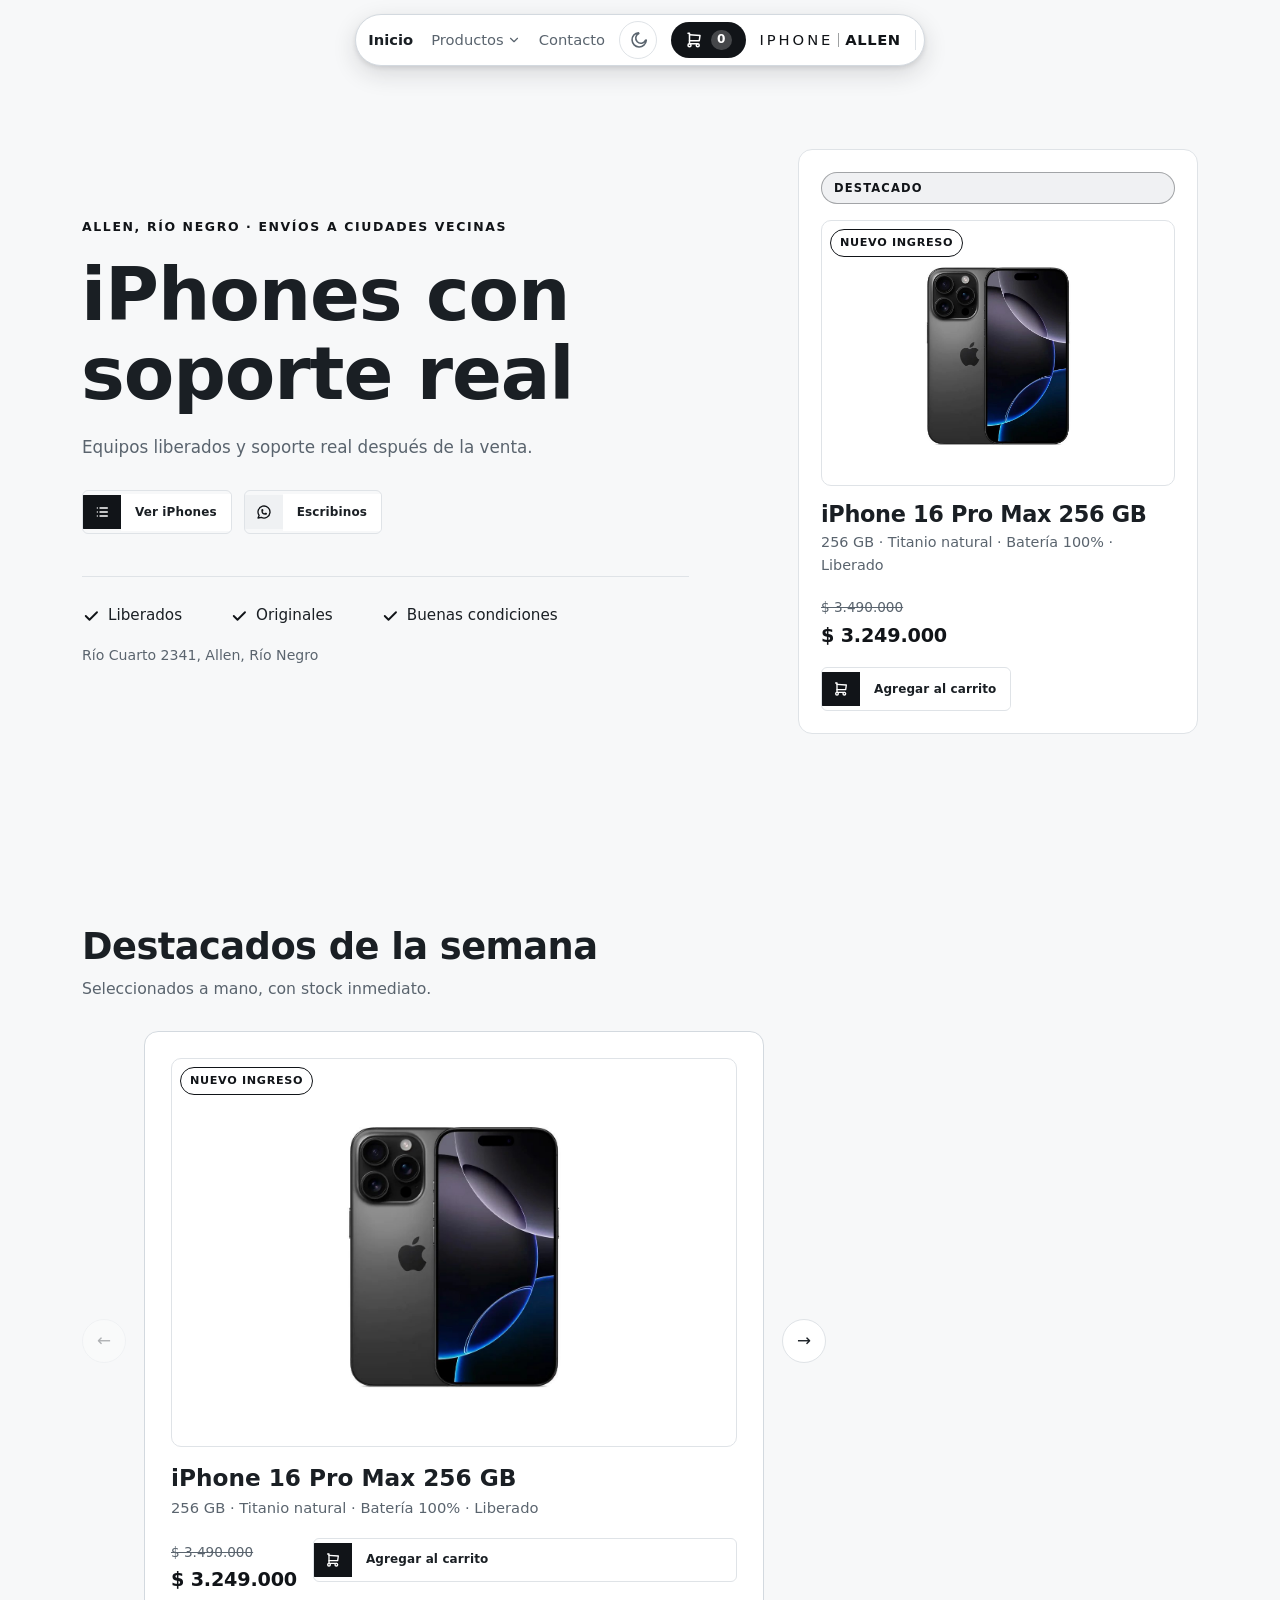
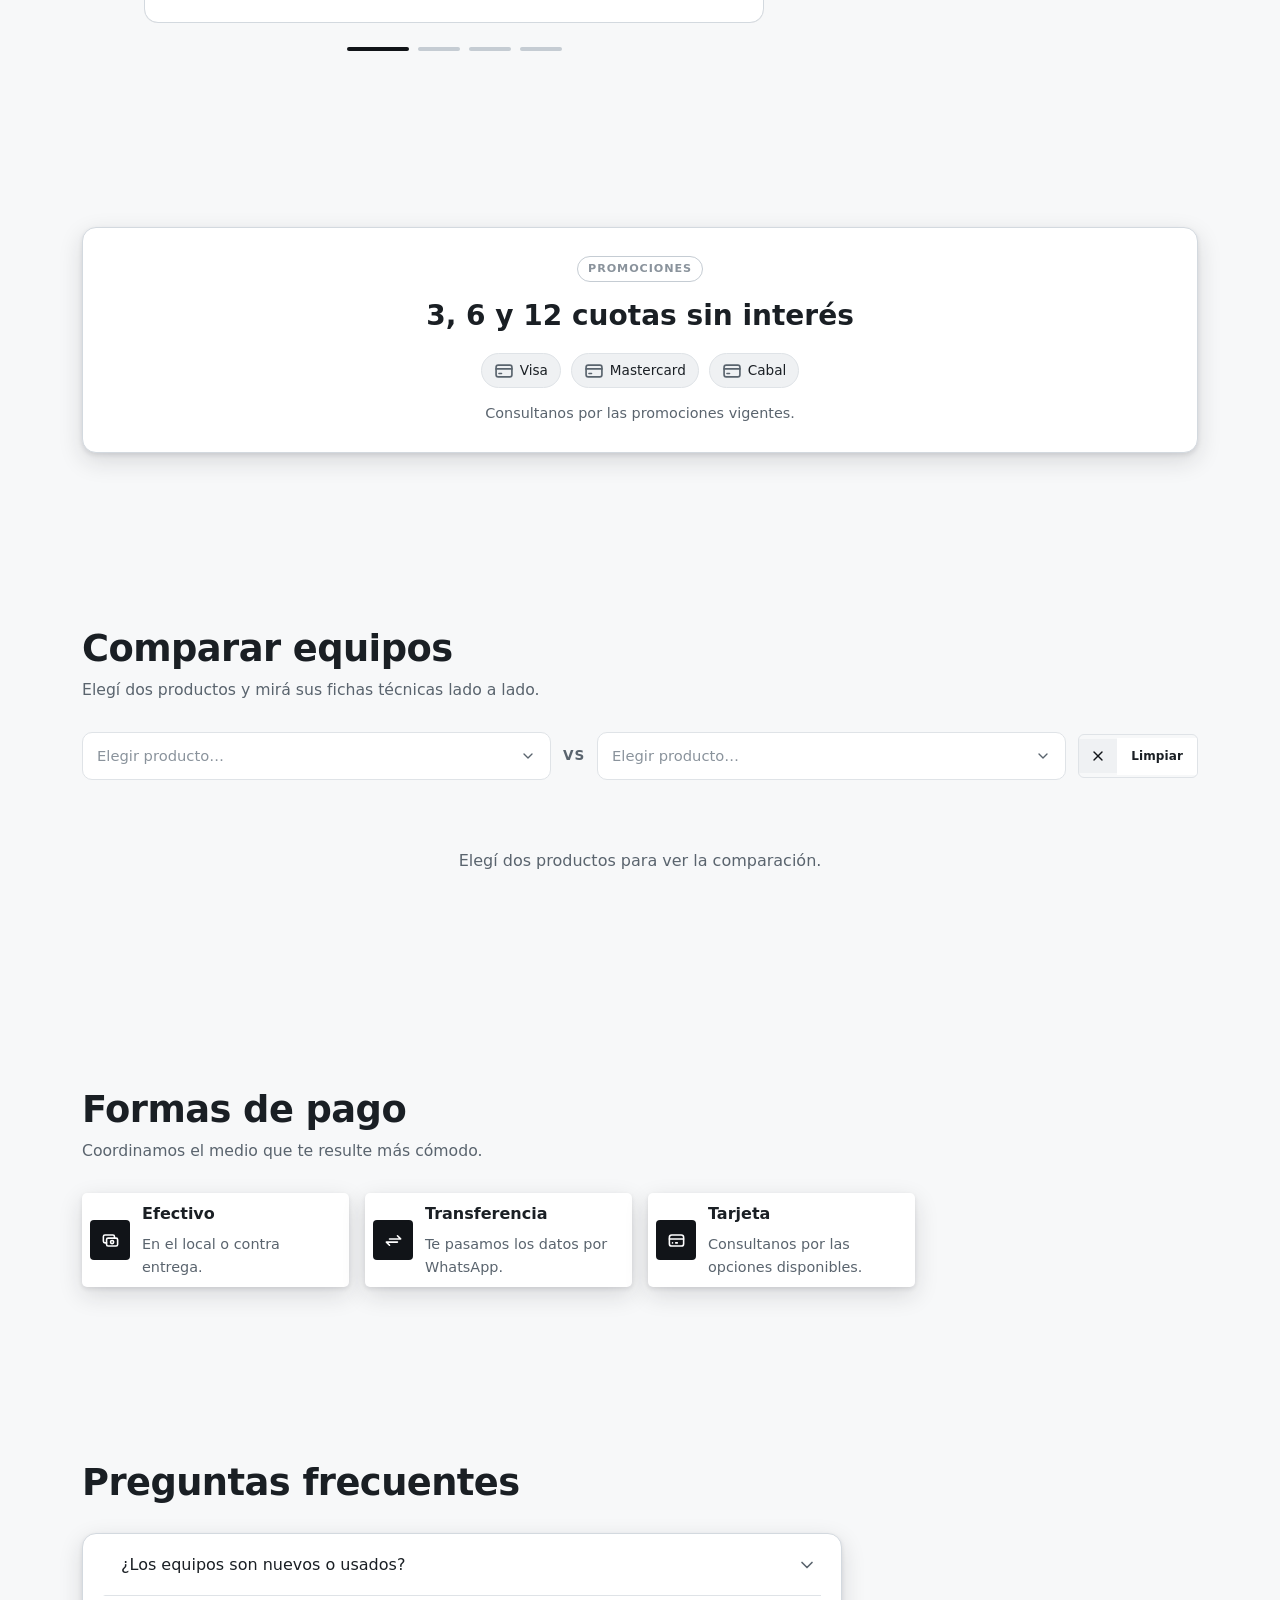
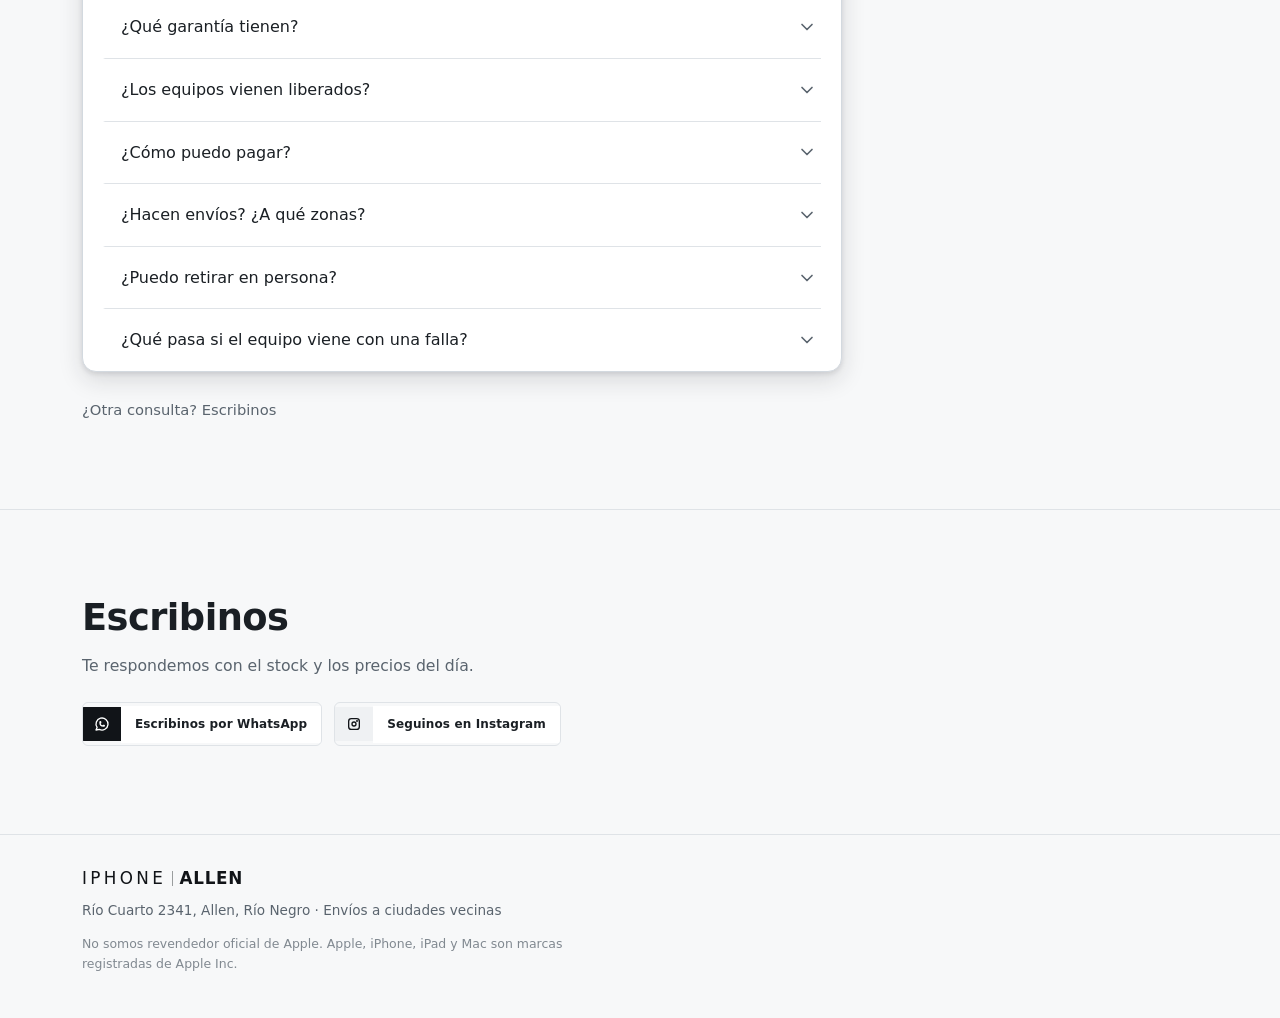
==== commit f70b306f: "Navbar alineada, tarjetas compactas, promo con cuotas, imagenes parejas y ejemplos del formulario 1)" ====
--- a/index.html
+++ b/index.html
@@ -172,11 +172,19 @@
        texto definitivo. -->
   <section class="seccion" id="promo" aria-label="Promociones bancarias">
     <div class="wrap">
+      <!-- PROVISORIO: las cuotas (3, 6 y 12 sin interés) y los medios de
+           pago con tarjeta de acá abajo están puestos como ejemplo y hay
+           que CONFIRMARLOS CON EL CLIENTE antes de publicar. Los nombres
+           de las tarjetas van en texto al lado de un ícono genérico: no
+           se usan los logos oficiales de Visa, Mastercard ni Cabal
+           porque son marcas registradas. La lista de tarjetas la arma
+           app.js (TARJETAS), que es donde se agrega o saca una. -->
       <div class="promo">
         <span class="promo__tag">Promociones</span>
         <div class="promo__cuerpo">
-          <p class="promo__titulo">Consultá por promociones bancarias</p>
-          <p class="promo__sub">Escribinos para conocer las opciones vigentes.</p>
+          <p class="promo__titulo promo__titulo--fuerte">3, 6 y 12 cuotas sin interés</p>
+          <ul class="promo__tarjetas" id="promoTarjetas"></ul>
+          <p class="promo__sub">Consultanos por las promociones vigentes.</p>
         </div>
       </div>
     </div>
--- a/styles.css
+++ b/styles.css
@@ -28,6 +28,11 @@
   --rojo-suave:   #C0392B;
   --error-suave:  #FDEDEA;
 
+  /* chapita "Usado" y encabezado del informe de estado */
+  --usado-fondo:  #FBF1DF;
+  --usado-texto:  #7A5312;
+  --usado-borde:  #E7D0A3;
+
   /* Semánticas que antes estaban hardcodeadas en los componentes; se
      movieron acá para que el tema oscuro pueda redefinirlas.
      --sobre-acento: texto/ícono que va ENCIMA de un fondo --acento-fuerte
@@ -116,6 +121,12 @@
 
   --rojo-suave:   #E28275;
   --error-suave:  #2A1B18;
+
+  /* el ámbar se invierte: fondo apagado y texto claro, como el resto de
+     los chips del tema oscuro */
+  --usado-fondo:  #2C2418;
+  --usado-texto:  #E5BE7C;
+  --usado-borde:  #4A3B24;
 
   /* el marco de las fotos se queda blanco: las fotos vienen con fondo
      blanco y, si el marco fuese oscuro, se vería un halo blanco de la
@@ -547,7 +558,16 @@
 /* --------------------- DESPLEGABLE "PRODUCTOS" -------------------- */
 .nav-drop { position: relative; flex: 0 0 auto; }
 
-.nav-drop__btn {
+/* OJO CON EL ORDEN: estas dos reglas las pisaban, por venir antes en el
+   archivo y con la misma especificidad, `.link-sub { display:inline-block }`
+   y `.ico { width:20px; height:20px }` (los dos ~1800 líneas más abajo).
+   El botón terminaba siendo inline-block —o sea que su align-items no
+   hacía nada— y el chevron medía 20px en vez de 14, apoyado en la línea
+   de base como cualquier elemento inline: eso estiraba la caja de línea
+   del botón y bajaba SU texto 1.2px respecto de "Inicio" y "Contacto".
+   Por eso van calificadas con .nav: así ganan por especificidad y no
+   dependen de quién esté escrito más abajo. */
+.nav .nav-drop__btn {
   display: inline-flex;
   align-items: center;
   gap: 3px;
@@ -556,7 +576,7 @@
   padding: 0;
   cursor: pointer;
 }
-.nav-drop__chevron {
+.nav .nav-drop__chevron {
   width: 14px;
   height: 14px;
   transition: transform 200ms ease;
@@ -1338,6 +1358,29 @@
    ------------------------------------------------------------------ */
 /* Mismo tamaño y forma que .badge-stock, para que los dos se lean como
    marcas discretas de la foto y ninguna domine sobre la otra. */
+/* Columna de marcas de la esquina superior IZQUIERDA de la foto. Existe
+   porque un usado puede además estar en oferta: las dos chapitas tienen
+   que convivir, y apilarlas con flex evita el top: en píxeles que habría
+   que recalcular cada vez que cambia el alto de una. El badge "Sin stock"
+   sigue solo, del lado derecho, así que nunca se cruzan. */
+.marcas {
+  position: absolute;
+  top: 8px;
+  left: 8px;
+  z-index: 1;
+  display: flex;
+  flex-direction: column;
+  align-items: flex-start;
+  gap: 6px;
+}
+/* Dentro de .marcas las posiciona el flex. Fuera (la chapita "Combo" de
+   la tarjeta y del modal de combo) siguen absolutas como siempre. */
+.marcas .etiqueta {
+  position: static;
+  top: auto;
+  left: auto;
+}
+
 .etiqueta {
   position: absolute;
   top: 8px;
@@ -1371,6 +1414,17 @@
   color: var(--sobre-acento);
 }
 
+/* Usado: ámbar. No puede ser ni negro (lo usa "Oferta", con la que
+   convive apilada) ni jade (el acento, que en tema oscuro es el color de
+   todo lo bueno), así que se le da una familia propia. Los tres tonos
+   salen de variables porque en oscuro el ámbar claro sobre fondo claro
+   no funciona: ahí se invierte a fondo apagado con texto ámbar. */
+.etiqueta--usado {
+  background: var(--usado-fondo);
+  color: var(--usado-texto);
+  border: 1px solid var(--usado-borde);
+}
+
 /* ======================== TARJETA DE COMBO =========================
    Banner horizontal de ancho completo, FUERA de .grilla (lo ubica
    seccionGrilla() en .combo-destacado, antes de la grilla): ya no ocupa
@@ -1565,6 +1619,32 @@
 .card__precios { margin-top: auto; padding-top: 4px; }
 .card__precios .precio { font-size: 1.38rem; }
 
+/* ------------- AHORRO CONTRA EL MISMO MODELO NUEVO -----------------
+   La línea se pinta en TODAS las tarjetas, vacía cuando no hay nada que
+   comparar (ver lineaAhorro en app.js), y el alto va reservado acá. Es
+   el mismo criterio que el espaciador del precio tachado: si la línea
+   existiera sólo en los usados, esas tarjetas serían más altas y los
+   botones de la fila dejarían de alinearse.
+   El tono es el de una ventaja, no el de una advertencia: el monto va
+   en el color de acento y el precio del nuevo queda en gris al lado. */
+.card__ahorro {
+  min-height: 1.15rem;
+  margin-top: 2px;
+  font-size: 0.78rem;
+  line-height: 1.15rem;
+  /* --texto-suave y no --texto-tenue: el precio del nuevo es un dato que
+     se lee, no un adorno. Con --texto-tenue quedaba en 3.1 de contraste
+     sobre la tarjeta blanca. */
+  color: var(--texto-suave);
+  white-space: nowrap;
+  overflow: hidden;
+  text-overflow: ellipsis;
+}
+.card__ahorro-monto {
+  color: var(--acento);
+  font-weight: 600;
+}
+
 /* ---------------- TARJETAS DE LA GRILLA, TODAS IGUALES -------------
    Las tarjetas de una fila ya miden lo mismo (son items de grid y se
    estiran solas). Lo que se desalineaba era el CONTENIDO: un nombre de
@@ -1700,7 +1780,50 @@
   font-weight: 600;
   color: var(--texto-suave);
 }
-.promo__sub { margin-top: 6px; color: var(--texto-tenue); font-size: 0.9rem; }
+/* Las cuotas son el dato principal de la franja: van en el color de
+   texto pleno, no en el gris que usaba el placeholder. */
+.promo__titulo--fuerte {
+  color: var(--texto);
+  font-size: clamp(1.25rem, 4vw, 1.75rem);
+}
+
+/* Fila de medios de pago con tarjeta. Envuelve a dos líneas en celular
+   en vez de desbordar: por eso flex-wrap y el centrado. */
+.promo__tarjetas {
+  display: flex;
+  flex-wrap: wrap;
+  justify-content: center;
+  align-items: center;
+  gap: 8px 10px;
+  margin: 14px 0 0;
+  padding: 0;
+  list-style: none;
+}
+.promo__tarjeta {
+  display: inline-flex;
+  align-items: center;
+  gap: 6px;
+  padding: 6px 12px;
+  border: 1px solid var(--borde);
+  border-radius: 999px;
+  background: var(--superficie2);
+  color: var(--texto);
+  font-size: 0.85rem;
+  font-weight: 500;
+  white-space: nowrap;
+}
+.promo__tarjeta-ico {
+  width: 18px;
+  height: 18px;
+  color: var(--texto-suave);
+}
+
+/* --texto-suave y no --texto-tenue: dejó de ser una leyenda de relleno,
+   ahora es la aclaración de que las cuotas hay que consultarlas. Con
+   --texto-tenue quedaba en 3.1 de contraste. */
+.promo__sub { margin-top: 6px; color: var(--texto-suave); font-size: 0.9rem; }
+/* con la fila de tarjetas en el medio, la aclaración necesita más aire */
+.promo__tarjetas + .promo__sub { margin-top: 14px; }
 
 /* ---------------------------- CONTACTO ----------------------------
    Sólo título + dos botones (WhatsApp e Instagram), centrado. Sin
@@ -2382,6 +2505,63 @@
   margin: -18px 0 22px;
   color: var(--rojo-suave);
   font-size: 0.85rem;
+}
+
+/* --------------------- FILTRO NUEVO / USADO ------------------------
+   Tres pastillas dentro de una cápsula, del mismo alto (38px) que el
+   resto de los controles de la barra. Son radios de verdad: el <input>
+   está oculto y la pastilla visible es su <label>, así se conserva la
+   navegación con flechas y el anuncio del lector de pantalla.
+   El <fieldset> va sin borde ni padding propios: los estilos de cápsula
+   son de este contenedor, no de un div extra. */
+.condicion {
+  display: flex;
+  align-items: center;
+  gap: 2px;
+  height: 38px;
+  margin: 0;
+  padding: 3px;
+  border: 1px solid var(--borde);
+  border-radius: 999px;
+  background: var(--superficie);
+  min-width: 0;
+}
+/* fuera de pantalla pero enfocable: sin esto el foco de teclado no
+   llega nunca a las pastillas */
+.condicion__radio {
+  position: absolute;
+  width: 1px;
+  height: 1px;
+  padding: 0;
+  margin: -1px;
+  overflow: hidden;
+  clip: rect(0 0 0 0);
+  white-space: nowrap;
+  border: 0;
+}
+.condicion__op {
+  display: grid;
+  place-items: center;
+  height: 100%;
+  padding: 0 12px;
+  border-radius: 999px;
+  color: var(--texto-suave);
+  font-size: 0.85rem;
+  line-height: 1;
+  white-space: nowrap;
+  cursor: pointer;
+  transition: color var(--transicion), background var(--transicion);
+}
+.condicion__op:hover { color: var(--texto); }
+.condicion__radio:checked + .condicion__op {
+  background: var(--acento-fuerte);
+  color: var(--sobre-acento);
+  font-weight: 600;
+}
+/* el foco se dibuja sobre la pastilla, que es lo que se ve */
+.condicion__radio:focus-visible + .condicion__op {
+  outline: 2px solid var(--acento);
+  outline-offset: 2px;
 }
 
 .orden__select {
@@ -2516,20 +2696,49 @@
 
 @keyframes aparecer { from { opacity: 0; } }
 
-/* ------------------- [31] CARRITO VACÍO --------------------------- */
+/* ------------------- [31] CARRITO VACÍO ---------------------------
+   Centrado en el drawer: ícono en tono suave, qué pasa, qué hacer, y el
+   botón que lleva al catálogo. El ícono va en un círculo tenue para que
+   se lea como ilustración y no como un botón más. */
 .carrito-vacio {
   display: grid;
   justify-items: center;
-  gap: 10px;
+  gap: 8px;
   text-align: center;
-  padding: 54px 16px;
-  color: var(--texto-suave);
-}
-.carrito-vacio .ico {
-  color: var(--borde-fuerte);
+  padding: 56px 20px;
+  color: var(--texto-suave);
+  animation: aparecer 250ms ease backwards;
+}
+.carrito-vacio__ico {
+  display: grid;
+  place-items: center;
+  width: 68px;
+  height: 68px;
+  margin-bottom: 6px;
+  border-radius: 999px;
+  background: var(--superficie2);
+  color: var(--texto-tenue);
+}
+.carrito-vacio__ico .ico {
+  width: 30px;
+  height: 30px;
   animation: latido 3.2s ease-in-out infinite;
 }
-.carrito-vacio__texto { font-size: 0.95rem; }
+.carrito-vacio__titulo {
+  font-family: var(--display);
+  font-size: 1.12rem;
+  font-weight: 600;
+  color: var(--texto);
+}
+.carrito-vacio__texto {
+  font-size: 0.92rem;
+  max-width: 30ch;
+}
+/* el botón no tiene por qué estirarse al ancho del drawer */
+.carrito-vacio .btn {
+  margin-top: 10px;
+  width: auto;
+}
 
 @keyframes latido {
   0%, 100% { transform: scale(1); }
@@ -3197,6 +3406,122 @@
   color: var(--texto-suave);
 }
 
+/* ------------- INFORME DE ESTADO DE UN USADO (MODAL) ---------------
+   Va antes de la ficha técnica porque en un usado es lo que decide la
+   compra. Se enmarca en un bloque tintado para que se lea como un
+   informe aparte y no como más specs: la idea es que mostrar todo —
+   incluso la marca en el borde — genere confianza, no que se disimule.
+   ------------------------------------------------------------------ */
+.estado-equipo {
+  margin-top: 22px;
+  padding: 14px 16px 4px;
+  border: 1px solid var(--usado-borde);
+  border-radius: var(--radio-sm);
+  background: var(--usado-fondo);
+}
+.estado-equipo__titulo {
+  margin: 0;
+  font-family: var(--display);
+  font-size: 1rem;
+  font-weight: 600;
+  color: var(--usado-texto);
+}
+.estado-equipo__nota {
+  margin: 4px 0 0;
+  font-size: 0.82rem;
+  color: var(--usado-texto);
+  opacity: 0.85;
+}
+/* dentro del bloque tintado el separador de arriba sobra (ya lo hace el
+   borde del bloque) y las líneas tienen que tomar el color del ámbar */
+.detalle--estado {
+  margin-top: 10px;
+  border-top: 0;
+}
+.detalle--estado .detalle__fila { border-bottom-color: var(--usado-borde); }
+.detalle--estado .detalle__fila:last-child { border-bottom: 0; }
+.detalle--estado dt { color: var(--usado-texto); opacity: 0.9; }
+
+/* --------- COMPARATIVO DE PRECIO CONTRA EL MODELO NUEVO ------------
+   Dentro del informe de estado: primero qué tiene el equipo, después
+   cuánto se ahorra. Las dos puntas en filas chicas y el ahorro
+   destacado abajo, que es el dato que se quiere que quede. */
+.ahorro {
+  margin-top: 12px;
+  padding: 10px 12px;
+  border: 1px solid var(--usado-borde);
+  border-radius: var(--radio-sm);
+  background: var(--superficie);
+}
+.ahorro__filas {
+  display: grid;
+  gap: 2px;
+}
+.ahorro__fila {
+  display: flex;
+  align-items: baseline;
+  justify-content: space-between;
+  gap: 12px;
+  font-size: 0.86rem;
+}
+.ahorro__etq { color: var(--texto-suave); }
+.ahorro__val {
+  color: var(--texto);
+  font-variant-numeric: tabular-nums;
+}
+.ahorro__val--tachado {
+  text-decoration: line-through;
+  /* tachado ya alcanza para bajarle jerarquía; con --texto-tenue encima
+     el contraste caía a 3.1 y el precio de referencia no se leía */
+  color: var(--texto-suave);
+}
+.ahorro__total {
+  margin: 8px 0 0;
+  padding-top: 8px;
+  border-top: 1px solid var(--usado-borde);
+  font-family: var(--display);
+  font-size: 1rem;
+  font-weight: 600;
+  color: var(--acento);
+}
+.ahorro__pct {
+  font-family: var(--cuerpo);
+  font-size: 0.85rem;
+  font-weight: 500;
+  color: var(--texto-suave);
+}
+
+/* ------------------------ ENTREGA ESTIMADA -------------------------
+   Modal: una línea con el reloj a la izquierda y, debajo del plazo, la
+   aclaración chica de que se coordina. El plazo sale de una constante
+   de app.js (ENTREGA_ESTIMADA). */
+.entrega {
+  display: flex;
+  align-items: flex-start;
+  gap: 8px;
+  margin-top: 12px;
+  padding: 10px 12px;
+  border: 1px solid var(--borde);
+  border-radius: var(--radio-sm);
+  background: var(--superficie2);
+  font-size: 0.88rem;
+  color: var(--texto);
+}
+.entrega__ico {
+  flex: 0 0 auto;
+  width: 18px;
+  height: 18px;
+  margin-top: 1px;
+  color: var(--texto-suave);
+}
+.entrega__txt { display: block; }
+.entrega__nota {
+  display: block;
+  margin-top: 1px;
+  font-size: 0.78rem;
+  color: var(--texto-suave);
+}
+
 .detalle {
   margin: 22px 0 0;
   border-top: 1px solid var(--borde);
@@ -3326,6 +3651,51 @@
      el doble de alto. */
   .grilla { grid-template-columns: repeat(3, 1fr); }
   .card--principal { grid-column: 1; grid-row: span 2; }
+
+  /* ---------------- TARJETA COMPACTA EN ESCRITORIO ------------------
+     La tarjeta estaba dimensionada para tres columnas anchas y con el
+     mouse se leía enorme. Se recorta el aire (padding y gap), se bajan
+     un escalón el nombre y el precio y se achica el botón de agregar.
+     TODO va dentro de esta media query: en mobile la tarjeta y el botón
+     quedan como estaban, con sus 44px de área de toque.
+     Nada de esto rompe la altura pareja: se achican por igual en todas,
+     y los altos reservados (nombre, specs, ahorro, stock) siguen
+     estando — sólo cambian de valor, no de criterio. */
+  .card { padding: 12px; gap: 10px; }
+  .card__nombre { font-size: 0.95rem; }
+  .card__specs { margin-top: 4px; font-size: 0.79rem; }
+  .card__precios .precio { font-size: 1.2rem; }
+  .card__acciones { gap: 6px; }
+
+  /* Botón de acción más contenido: el bloque del ícono y el del texto
+     pierden 2px arriba y abajo, el ícono baja de 16 a 14 y se libera el
+     min-height de 44px, que es una medida pensada para el dedo. Con
+     mouse, 32px es cómodo y deja respirar la tarjeta. */
+  .card .btn,
+  .modal__acciones .btn {
+    min-height: 0;
+    font-size: 11.5px;
+  }
+  .card .btn__ico,
+  .modal__acciones .btn__ico { padding: 7px 9px; }
+  .card .btn__txt,
+  .modal__acciones .btn__txt { padding: 7px 10px; }
+  .card .btn__ico .ico,
+  .modal__acciones .btn__ico .ico { width: 14px; height: 14px; }
+}
+
+/* Cuatro por fila cuando el ancho da: con la tarjeta ya compacta, tres
+   columnas dejaban tarjetas de 330px que se leían enormes.
+   EL CORTE ESTÁ EN 1180px A PROPÓSITO, que es donde .wrap llega a su
+   ancho máximo y las columnas dejan de crecer. Más abajo, la cuarta
+   columna dejaba la fila de botones al límite: "Avisame" (sin stock)
+   mide 2.7px más que "Agregar", y en ese margen unas tarjetas apilaban
+   los dos botones y otras no — con lo cual dejaban de medir todas lo
+   mismo, que es justo lo que no puede pasar. Con 4 columnas recién a
+   partir de 1180px sobran ~24px y las dos variantes entran siempre en
+   una sola fila. */
+@media (min-width: 1180px) {
+  .grilla { grid-template-columns: repeat(4, 1fr); }
 }
 
 /* Mobile (<720px): el panel no es un flotante chico sino un bloque de
@@ -3480,6 +3850,22 @@
   }
   .rango { flex: 1 1 100%; }
   .rango__campo { width: 100%; }
+
+  /* Con el filtro nuevo/usado son cuatro controles: el rango se lleva su
+     fila, el filtro de condición se lleva la suya (las tres pastillas
+     reparten el ancho en partes iguales) y abajo comparten fila el orden
+     y el buscador. Así ninguna fila queda con un control apretado ni con
+     uno suelto, y la barra no necesita scroll horizontal. */
+  .condicion {
+    flex: 1 1 100%;
+    justify-content: stretch;
+  }
+  .condicion__op {
+    flex: 1 1 0;
+    min-width: 0;
+    padding-inline: 4px;
+  }
+
   .orden__select { flex: 1 1 auto; min-width: 0; }
   .buscador { flex: 0 0 auto; margin-left: auto; }
 }
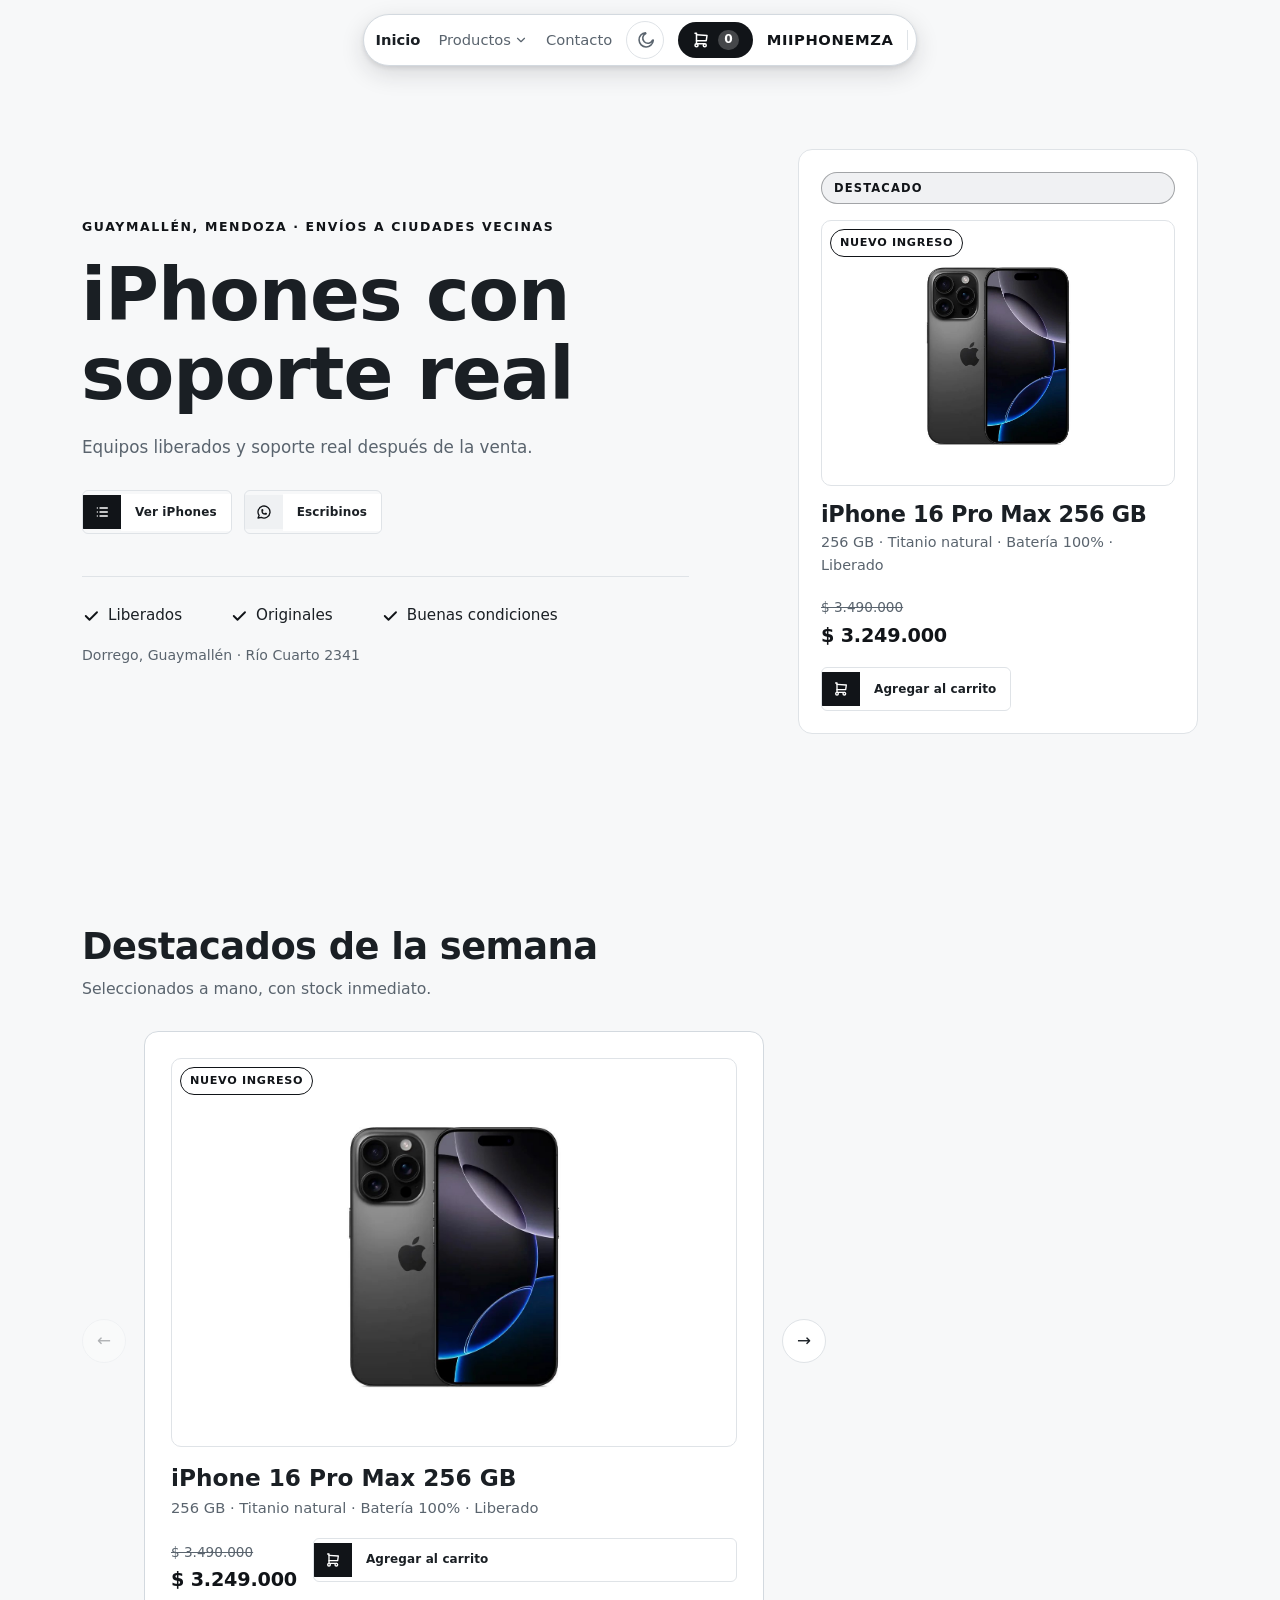
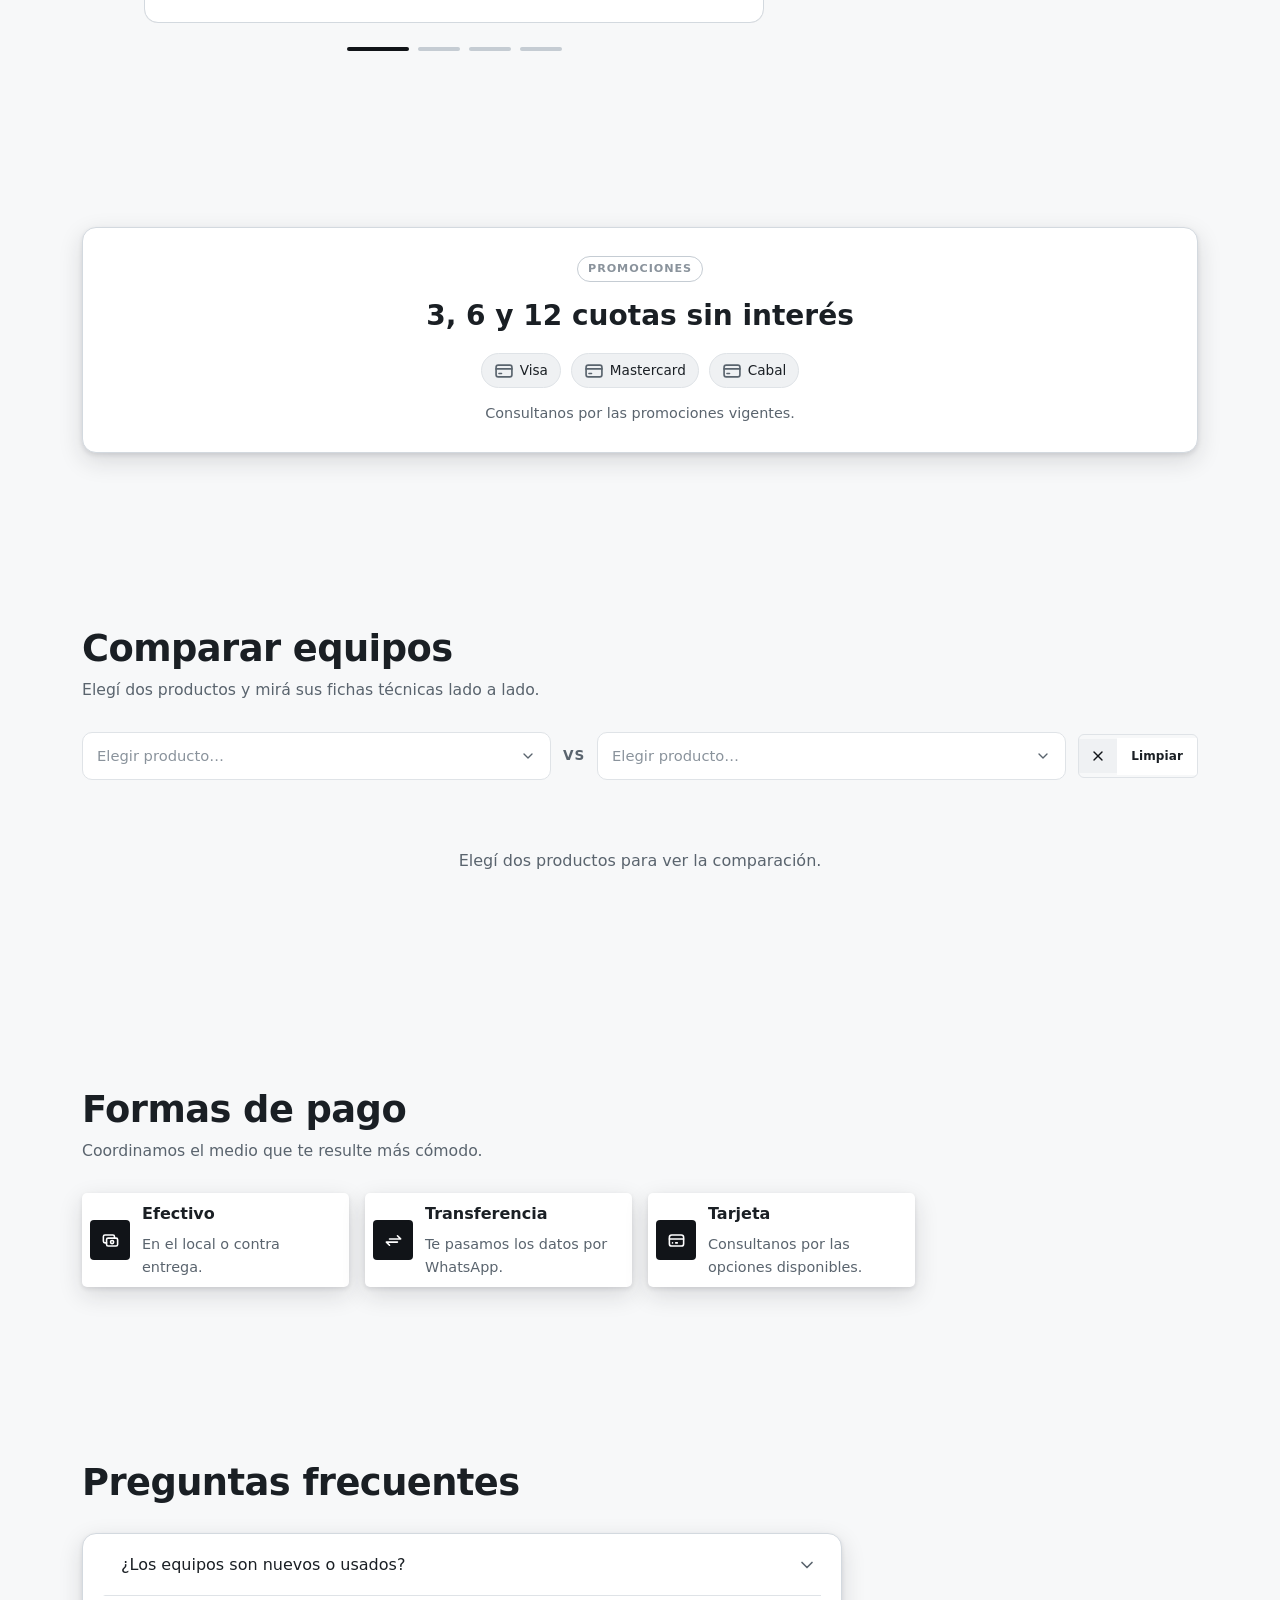
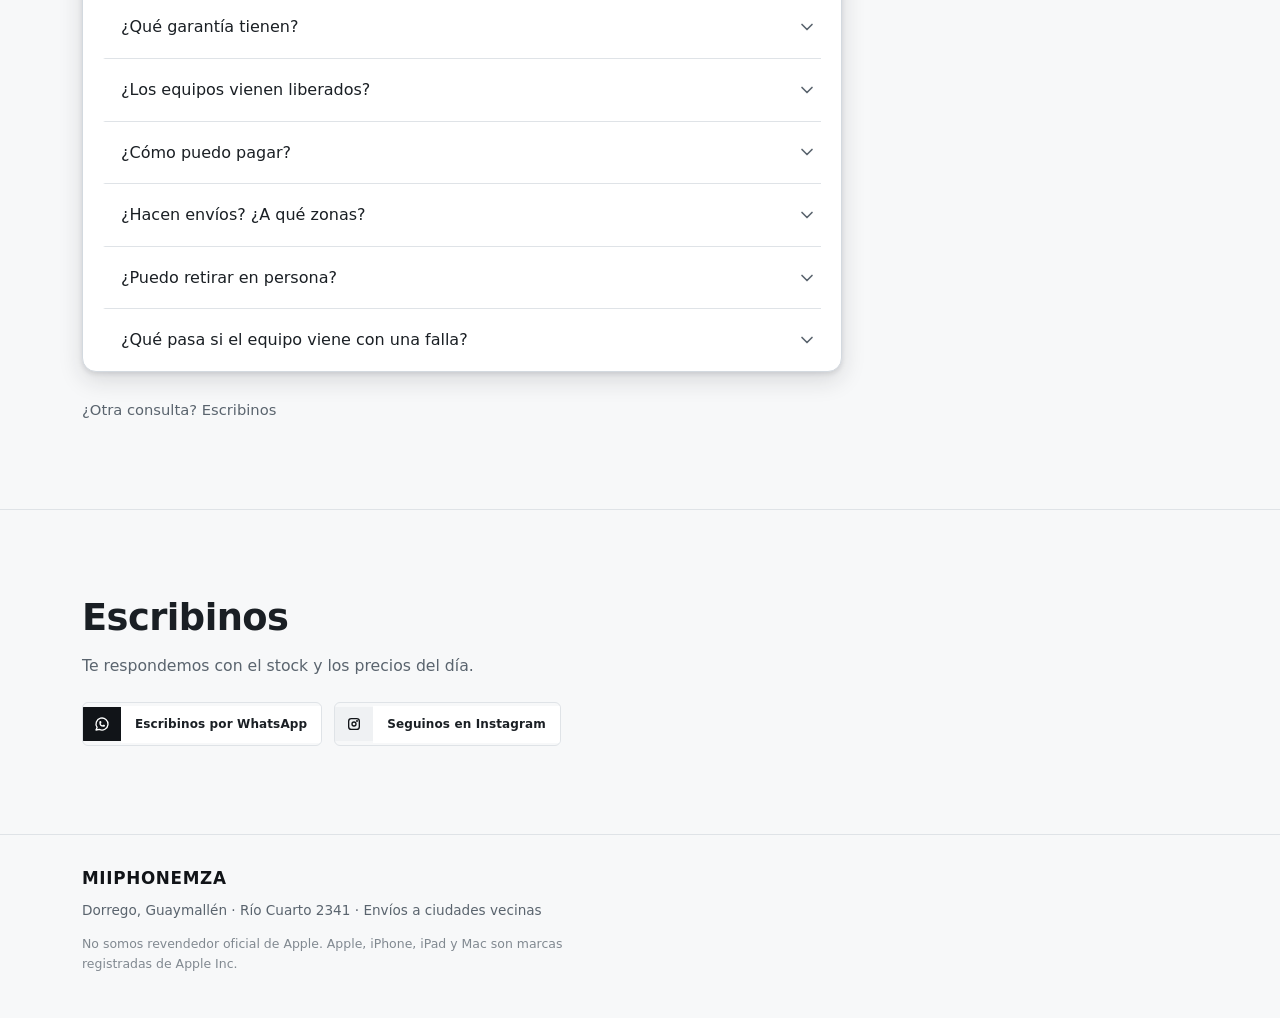
==== commit 05400ef8: "Nombre miIphoneMZA y direccion en Guaymallen Reemplaza el nombre del negocio (IPHONE ALLEN -> miIpho" ====
--- a/index.html
+++ b/index.html
@@ -48,8 +48,8 @@
   })();
 </script>
 
-<title>IPHONE ALLEN — iPhones y productos Apple en Allen, Río Negro</title>
-<meta name="description" content="IPHONE ALLEN: revendedora de productos Apple en Allen, Río Negro. Equipos liberados y envíos a ciudades vecinas.">
+<title>miIphoneMZA — iPhones y productos Apple en Guaymallén, Mendoza</title>
+<meta name="description" content="miIphoneMZA: revendedora de productos Apple en Guaymallén, Mendoza. Equipos liberados y envíos a ciudades vecinas.">
 
 <!-- OJO: sacar esta línea antes de publicar el sitio de verdad. Está acá
      para que Google no indexe la página mientras todavía tiene textos
@@ -63,8 +63,8 @@
      OJO 2: og:image usa por ahora una foto de producto de img/. Conviene
      reemplazarla por una imagen propia de 1200x630px (el formato que
      esperan WhatsApp y las redes) cuando la tengan. -->
-<meta property="og:title" content="IPHONE ALLEN — iPhones y productos Apple en Allen, Río Negro">
-<meta property="og:description" content="Equipos liberados y soporte real después de la venta. Local en Allen, Río Negro y envíos a ciudades vecinas.">
+<meta property="og:title" content="miIphoneMZA — iPhones y productos Apple en Guaymallén, Mendoza">
+<meta property="og:description" content="Equipos liberados y soporte real después de la venta. Local en Guaymallén, Mendoza y envíos a ciudades vecinas.">
 <meta property="og:image" content="https://iphone-allen.vercel.app/img/iphone-16-pro-max-256.jpg">
 <meta property="og:url" content="https://iphone-allen.vercel.app/">
 <meta property="og:type" content="website">
@@ -75,7 +75,7 @@
   ============================================================
   CÓMO PERSONALIZAR ESTA PÁGINA
   ============================================================
-  1) NOMBRE DEL NEGOCIO: "IPHONE ALLEN" aparece en el <title>, la meta
+  1) NOMBRE DEL NEGOCIO: "miIphoneMZA" aparece en el <title>, la meta
      description, el logotipo (header y footer, clase .logo) y en
      app.js (constante NEGOCIO, se usa en los mensajes de WhatsApp).
      Si cambia el nombre, actualizalo en los cuatro lugares.
@@ -101,12 +101,12 @@
 <main id="top">
 
   <!-- ============================ HERO ============================ -->
-  <section class="hero">
+  <section class="hero" aria-labelledby="tit-hero">
     <div class="wrap hero__grid">
 
       <div class="hero__texto">
-        <p class="eyebrow" data-editable="hero-eyebrow">Allen, Río Negro · Envíos a ciudades vecinas</p>
-        <h1 class="hero__titulo" data-editable="hero-titulo">iPhones con soporte real</h1>
+        <p class="eyebrow" data-editable="hero-eyebrow">Guaymallén, Mendoza · Envíos a ciudades vecinas</p>
+        <h1 class="hero__titulo" id="tit-hero" data-editable="hero-titulo">iPhones con soporte real</h1>
         <p class="hero__bajada" data-editable="hero-bajada">
           Equipos liberados y soporte real después de la venta.
         </p>
@@ -130,7 +130,7 @@
         </ul>
 
         <!-- DIRECCIÓN PROVISORIA - confirmar con el cliente antes de publicar -->
-        <p class="hero__direccion">Río Cuarto 2341, Allen, Río Negro</p>
+        <p class="hero__direccion">Dorrego, Guaymallén · Río Cuarto 2341</p>
       </div>
 
       <!-- Producto destacado del hero: lo inyecta app.js -->
@@ -140,10 +140,10 @@
   </section>
 
   <!-- ========================= DESTACADOS ========================= -->
-  <section class="seccion" id="destacados">
-    <div class="wrap">
-      <header class="seccion__head">
-        <h2 class="seccion__titulo">Destacados de la semana</h2>
+  <section class="seccion" id="destacados" aria-labelledby="tit-destacados">
+    <div class="wrap">
+      <header class="seccion__head">
+        <h2 class="seccion__titulo" id="tit-destacados">Destacados de la semana</h2>
         <p class="seccion__sub">Seleccionados a mano, con stock inmediato.</p>
       </header>
 
@@ -195,10 +195,10 @@
      arriba con la dirección. Los envíos siguen figurando en el footer. -->
 
   <!-- ========================== COMPARADOR ========================= -->
-  <section class="seccion" id="comparar">
-    <div class="wrap">
-      <header class="seccion__head">
-        <h2 class="seccion__titulo">Comparar equipos</h2>
+  <section class="seccion" id="comparar" aria-labelledby="tit-comparar">
+    <div class="wrap">
+      <header class="seccion__head">
+        <h2 class="seccion__titulo" id="tit-comparar">Comparar equipos</h2>
         <p class="seccion__sub">Elegí dos productos y mirá sus fichas técnicas lado a lado.</p>
       </header>
 
@@ -229,10 +229,10 @@
   </section>
 
   <!-- ========================= FORMAS DE PAGO ======================= -->
-  <section class="seccion" id="pagos">
-    <div class="wrap">
-      <header class="seccion__head">
-        <h2 class="seccion__titulo">Formas de pago</h2>
+  <section class="seccion" id="pagos" aria-labelledby="tit-pagos">
+    <div class="wrap">
+      <header class="seccion__head">
+        <h2 class="seccion__titulo" id="tit-pagos">Formas de pago</h2>
         <p class="seccion__sub">Coordinamos el medio que te resulte más cómodo.</p>
       </header>
 
@@ -241,10 +241,10 @@
   </section>
 
   <!-- ======================== PREGUNTAS FRECUENTES ================== -->
-  <section class="seccion" id="preguntas">
-    <div class="wrap">
-      <header class="seccion__head">
-        <h2 class="seccion__titulo">Preguntas frecuentes</h2>
+  <section class="seccion" id="preguntas" aria-labelledby="tit-preguntas">
+    <div class="wrap">
+      <header class="seccion__head">
+        <h2 class="seccion__titulo" id="tit-preguntas">Preguntas frecuentes</h2>
       </header>
 
       <div class="acordeon" id="acordeonFaq"><!-- desde FAQ en app.js --></div>
@@ -259,9 +259,9 @@
   <!-- =========================== CONTACTO =========================
        Sólo los dos botones de redes: WhatsApp e Instagram. El contacto
        se resuelve por ahí, sin formulario. -->
-  <section class="seccion contacto" id="contacto">
+  <section class="seccion contacto" id="contacto" aria-labelledby="tit-contacto">
     <div class="wrap contacto__inner">
-      <h2 class="seccion__titulo">Escribinos</h2>
+      <h2 class="seccion__titulo" id="tit-contacto">Escribinos</h2>
       <p class="seccion__sub">Te respondemos con el stock y los precios del día.</p>
 
       <div class="contacto__botones">
--- a/styles.css
+++ b/styles.css
@@ -1,5 +1,5 @@
 /* =====================================================================
-   IPHONE ALLEN — hoja de estilos única
+   miIphoneMZA — hoja de estilos única
    Mobile primero. Sin dependencias salvo las fuentes de Fontshare.
    ===================================================================== */
 
@@ -375,6 +375,22 @@
 
 .btn--comparar { width: auto; }
 
+/* ------------------- BOTÓN DE ACCIÓN PRINCIPAL --------------------
+   Un escalón por encima del botón normal, para que en el checkout se
+   note cuál es LA acción de la pantalla. Es un escalón, no el tamaño
+   desmedido de antes: el texto sube de 12 a 14px y los dos bloques
+   ganan 3px arriba y abajo (44px de alto contra los 34 del botón
+   compacto en escritorio). En mobile el botón normal ya mide 44 por el
+   min-height global, así que acá la diferencia la marca la tipografía.
+   Ver htmlCheckout(): lo usa "Finalizar compra". */
+.btn--principal {
+  font-size: 14px;
+  margin-top: 4px;
+}
+.btn--principal .btn__ico { padding: 12px 14px; }
+.btn--principal .btn__txt { padding: 12px 18px; }
+.btn--principal .btn__ico .ico { width: 18px; height: 18px; }
+
 /* Botón sin tratamiento de bloque: acción menor, sólo texto.
    Hoy lo usa "Vaciar carrito". */
 .btn-plano {
@@ -505,6 +521,15 @@
 
 /* El footer tiene aire de sobra: la marca puede respirar un poco más */
 .logo--grande { font-size: 1.05rem; }
+
+/* Nombre de una sola palabra (ver htmlLogo() en app.js): sin la mitad
+   "categoría" liviana con la que contrastar, toma directamente el peso
+   y el interletrado que antes llevaba sólo la mitad "lugar", para no
+   quedar en el peso por defecto (fino) de la tipografía de display. */
+.logo--unico {
+  font-weight: 700;
+  letter-spacing: 0.04em;
+}
 
 /* separador entre logotipo y links: sólo cuando van en la misma fila */
 .navbar__sep {
@@ -1571,6 +1596,17 @@
      principal de la tarjeta [ver .card__precios .precio, más abajo] */
   font-weight: 400;
   line-height: 1.25;
+  /* El nombre de la tarjeta era un <h4> y pasó a <h3> para no saltar de
+     h2 a h4 en la jerarquía de la página. El <h4> no estaba alcanzado
+     por la regla `h1, h2, h3` de arriba, así que traía DOS cosas del
+     navegador de las que la tarjeta dependía: 1.33em de margen vertical
+     y letter-spacing normal. Al pasar a h3 esa regla se las llevaba
+     (margin: 0 y letter-spacing: -0.015em) y cambiaba el alto de todas
+     las tarjetas. Se declaran acá para que el cambio sea sólo semántico
+     y no se mueva un píxel. En em, no en px: así siguen escalando con
+     el font-size más chico de escritorio. */
+  margin-block: 1.33em;
+  letter-spacing: normal;
 }
 
 /* Descripción corta debajo del nombre: son las specs del JSON unidas.
@@ -3804,6 +3840,16 @@
        si además lo pusiera el nav, se sumaría dos veces y a 320px es
        justo el ancho que falta para que los tres links entren */
     padding-inline: 0;
+    /* ANILLO DE FOCO Y OVERFLOW: overflow-x recorta todo lo que se salga
+       de la caja, y el anillo de :focus-visible se dibuja 3px POR FUERA
+       del link (outline-offset). Sin esto, al llegar con Tab a los links
+       de la navbar el anillo quedaba cortado arriba y abajo — medido:
+       el anillo iba de 61.8 a 115.8 y el contenedor recortaba en 66.8 y
+       110.8. El padding hace lugar para el anillo y el margen negativo
+       lo devuelve, así que la cápsula no cambia de alto. Es la misma
+       solución que ya usaba .filtros (las pastillas de categoría). */
+    padding-block: 6px;
+    margin-block: -6px;
     overflow-x: auto;
     overscroll-behavior-x: contain;
     -webkit-overflow-scrolling: touch;
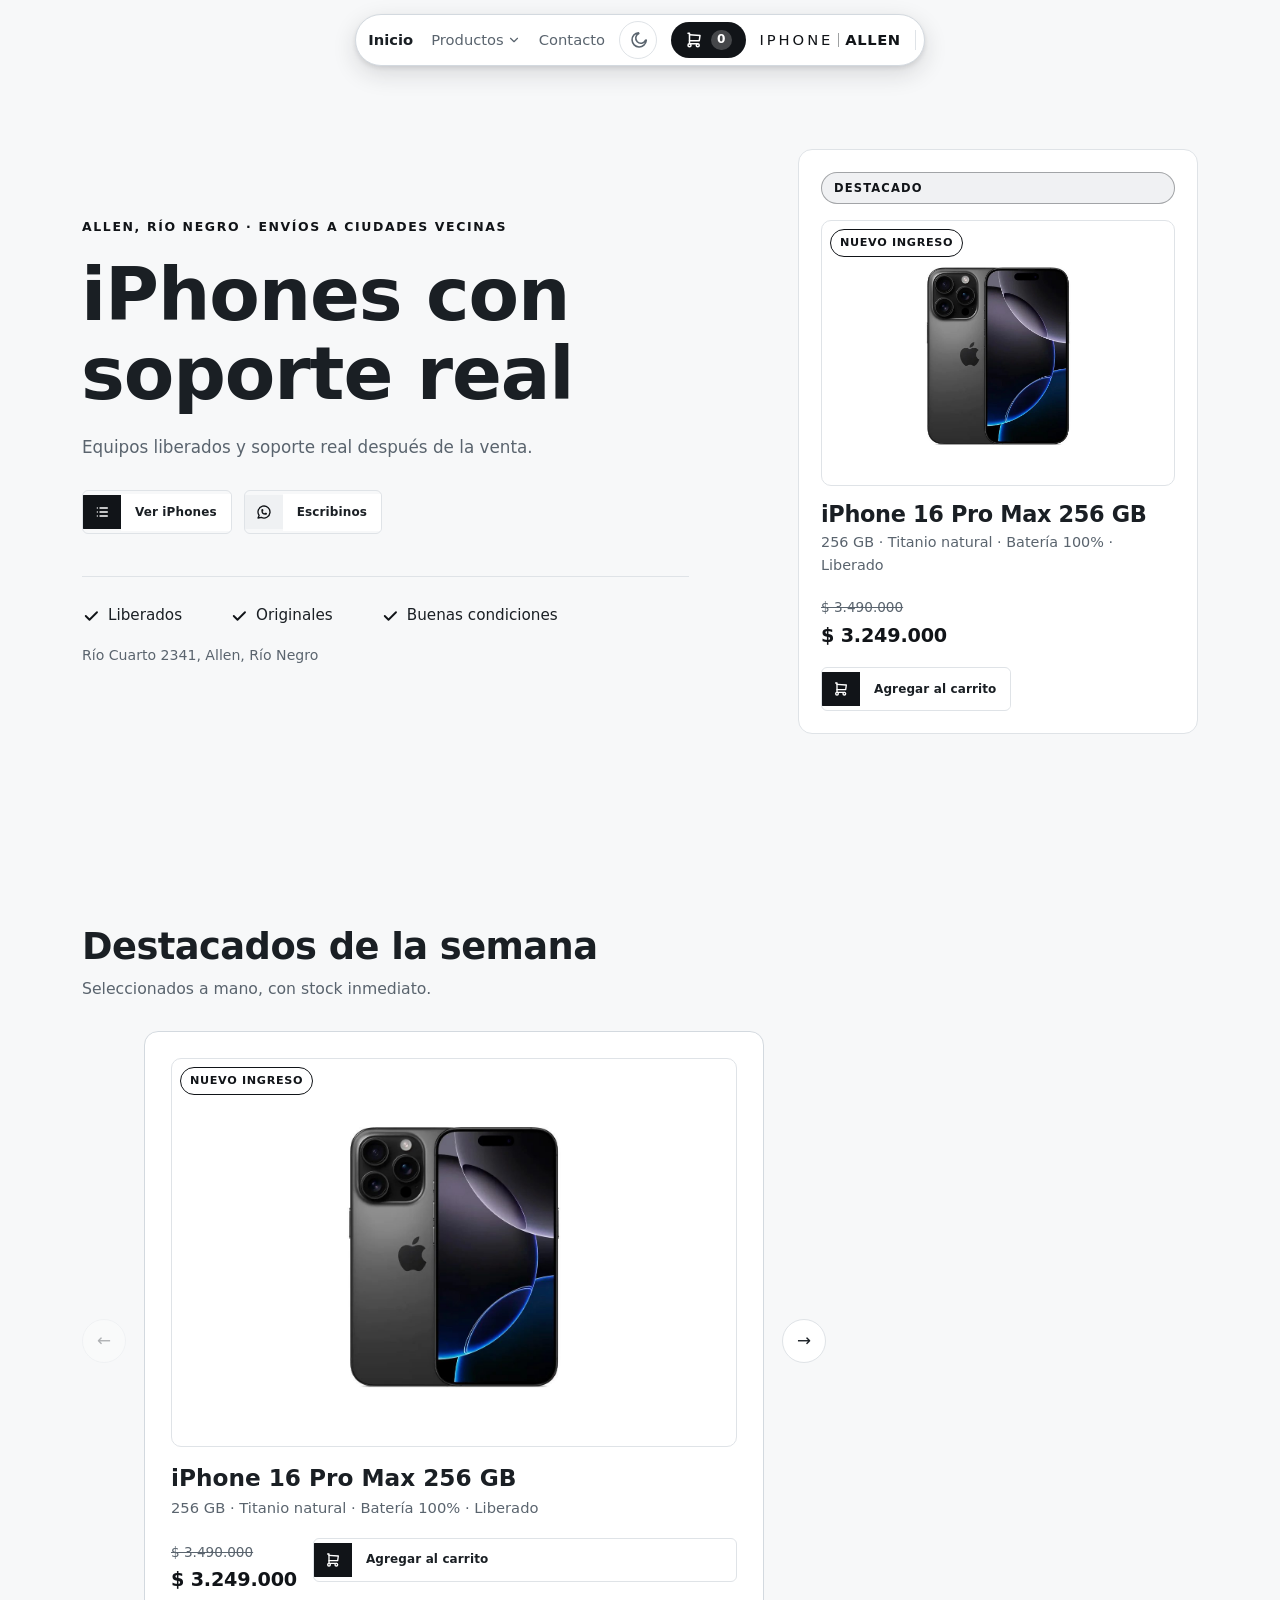
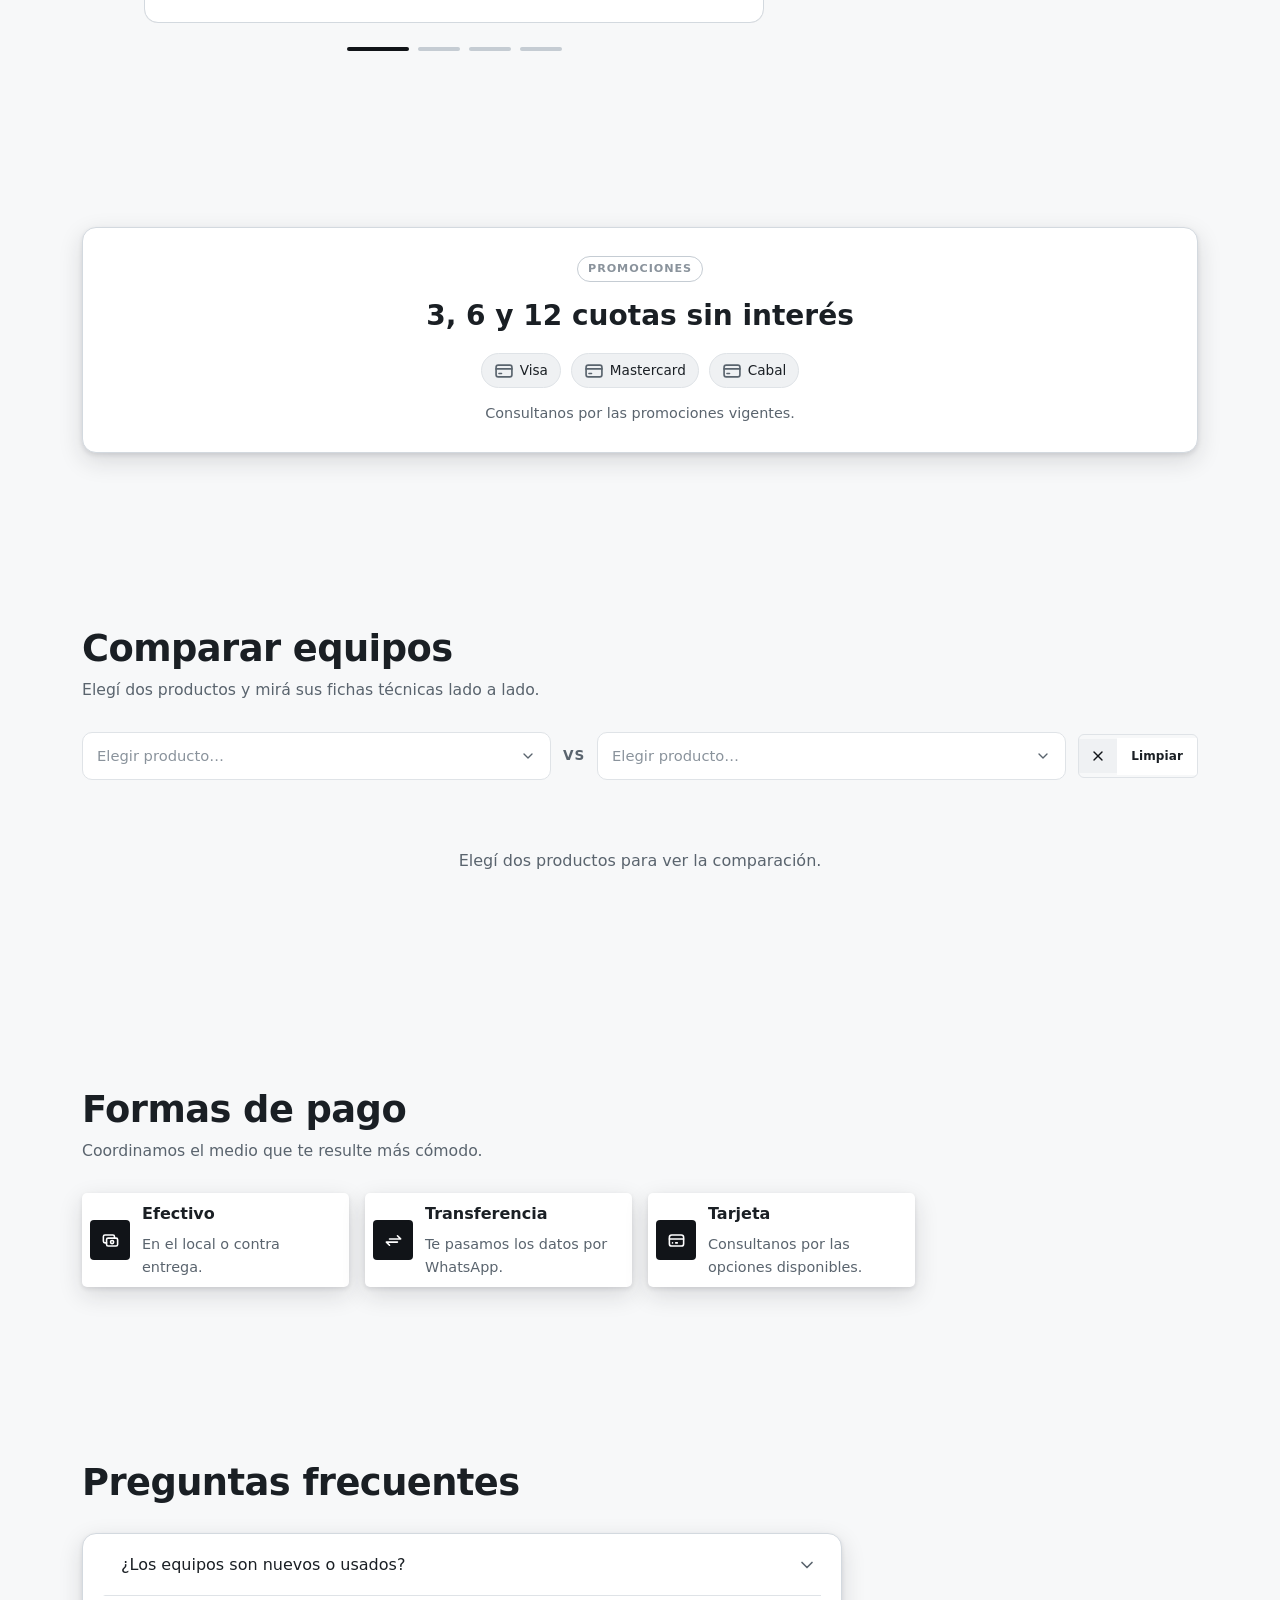
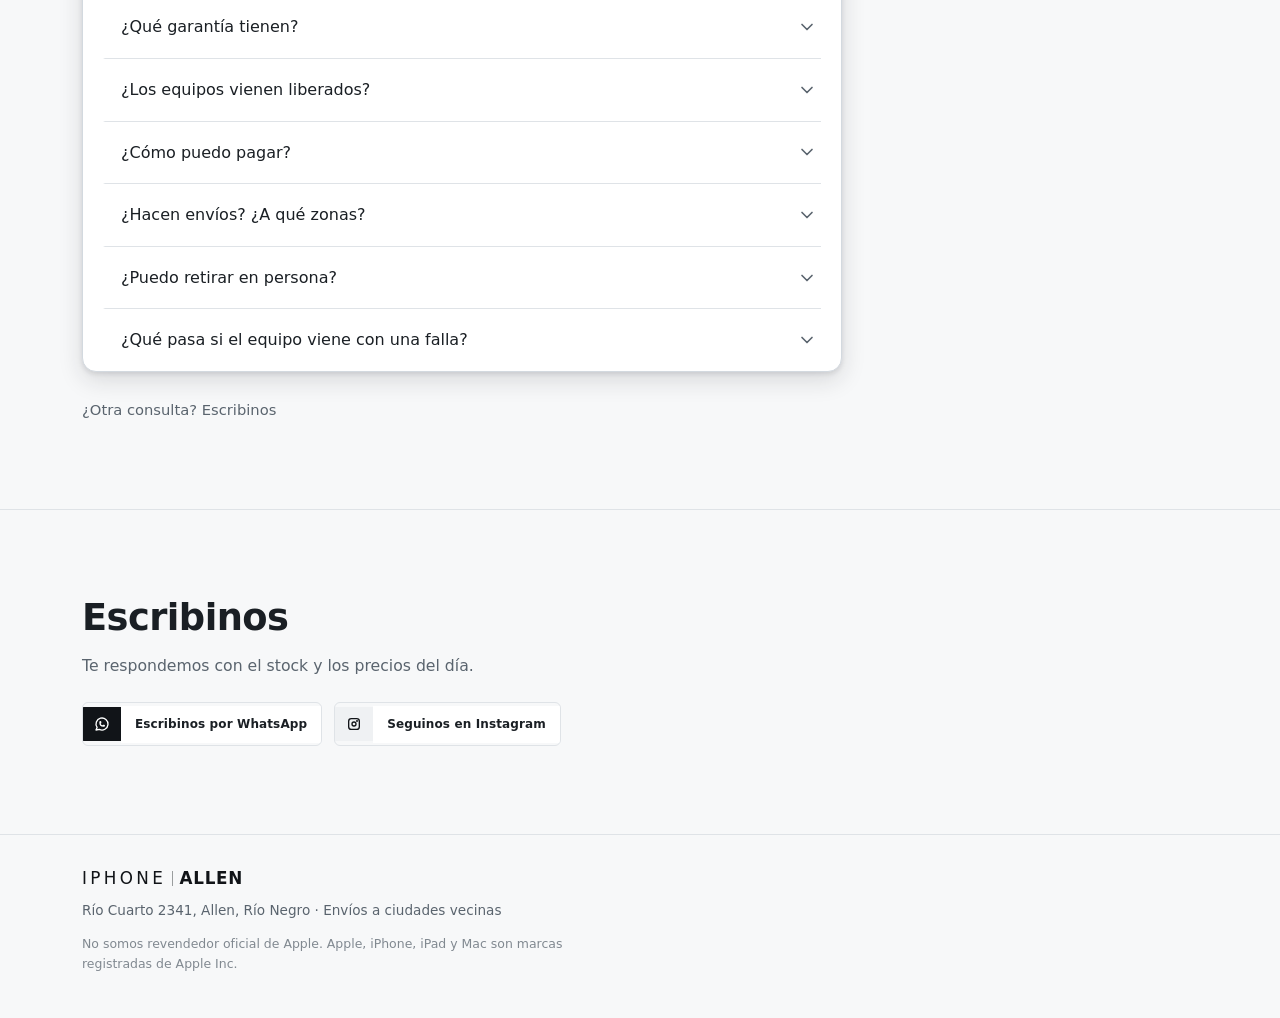
==== commit 17df6494: "Revert "Nombre miIphoneMZA y direccion en Guaymallen" This reverts commit 05400ef888e3599acbcec32464" ====
--- a/index.html
+++ b/index.html
@@ -48,8 +48,8 @@
   })();
 </script>
 
-<title>miIphoneMZA — iPhones y productos Apple en Guaymallén, Mendoza</title>
-<meta name="description" content="miIphoneMZA: revendedora de productos Apple en Guaymallén, Mendoza. Equipos liberados y envíos a ciudades vecinas.">
+<title>IPHONE ALLEN — iPhones y productos Apple en Allen, Río Negro</title>
+<meta name="description" content="IPHONE ALLEN: revendedora de productos Apple en Allen, Río Negro. Equipos liberados y envíos a ciudades vecinas.">
 
 <!-- OJO: sacar esta línea antes de publicar el sitio de verdad. Está acá
      para que Google no indexe la página mientras todavía tiene textos
@@ -63,8 +63,8 @@
      OJO 2: og:image usa por ahora una foto de producto de img/. Conviene
      reemplazarla por una imagen propia de 1200x630px (el formato que
      esperan WhatsApp y las redes) cuando la tengan. -->
-<meta property="og:title" content="miIphoneMZA — iPhones y productos Apple en Guaymallén, Mendoza">
-<meta property="og:description" content="Equipos liberados y soporte real después de la venta. Local en Guaymallén, Mendoza y envíos a ciudades vecinas.">
+<meta property="og:title" content="IPHONE ALLEN — iPhones y productos Apple en Allen, Río Negro">
+<meta property="og:description" content="Equipos liberados y soporte real después de la venta. Local en Allen, Río Negro y envíos a ciudades vecinas.">
 <meta property="og:image" content="https://iphone-allen.vercel.app/img/iphone-16-pro-max-256.jpg">
 <meta property="og:url" content="https://iphone-allen.vercel.app/">
 <meta property="og:type" content="website">
@@ -75,7 +75,7 @@
   ============================================================
   CÓMO PERSONALIZAR ESTA PÁGINA
   ============================================================
-  1) NOMBRE DEL NEGOCIO: "miIphoneMZA" aparece en el <title>, la meta
+  1) NOMBRE DEL NEGOCIO: "IPHONE ALLEN" aparece en el <title>, la meta
      description, el logotipo (header y footer, clase .logo) y en
      app.js (constante NEGOCIO, se usa en los mensajes de WhatsApp).
      Si cambia el nombre, actualizalo en los cuatro lugares.
@@ -105,7 +105,7 @@
     <div class="wrap hero__grid">
 
       <div class="hero__texto">
-        <p class="eyebrow" data-editable="hero-eyebrow">Guaymallén, Mendoza · Envíos a ciudades vecinas</p>
+        <p class="eyebrow" data-editable="hero-eyebrow">Allen, Río Negro · Envíos a ciudades vecinas</p>
         <h1 class="hero__titulo" id="tit-hero" data-editable="hero-titulo">iPhones con soporte real</h1>
         <p class="hero__bajada" data-editable="hero-bajada">
           Equipos liberados y soporte real después de la venta.
@@ -130,7 +130,7 @@
         </ul>
 
         <!-- DIRECCIÓN PROVISORIA - confirmar con el cliente antes de publicar -->
-        <p class="hero__direccion">Dorrego, Guaymallén · Río Cuarto 2341</p>
+        <p class="hero__direccion">Río Cuarto 2341, Allen, Río Negro</p>
       </div>
 
       <!-- Producto destacado del hero: lo inyecta app.js -->
--- a/styles.css
+++ b/styles.css
@@ -1,5 +1,5 @@
 /* =====================================================================
-   miIphoneMZA — hoja de estilos única
+   IPHONE ALLEN — hoja de estilos única
    Mobile primero. Sin dependencias salvo las fuentes de Fontshare.
    ===================================================================== */
 
@@ -521,15 +521,6 @@
 
 /* El footer tiene aire de sobra: la marca puede respirar un poco más */
 .logo--grande { font-size: 1.05rem; }
-
-/* Nombre de una sola palabra (ver htmlLogo() en app.js): sin la mitad
-   "categoría" liviana con la que contrastar, toma directamente el peso
-   y el interletrado que antes llevaba sólo la mitad "lugar", para no
-   quedar en el peso por defecto (fino) de la tipografía de display. */
-.logo--unico {
-  font-weight: 700;
-  letter-spacing: 0.04em;
-}
 
 /* separador entre logotipo y links: sólo cuando van en la misma fila */
 .navbar__sep {
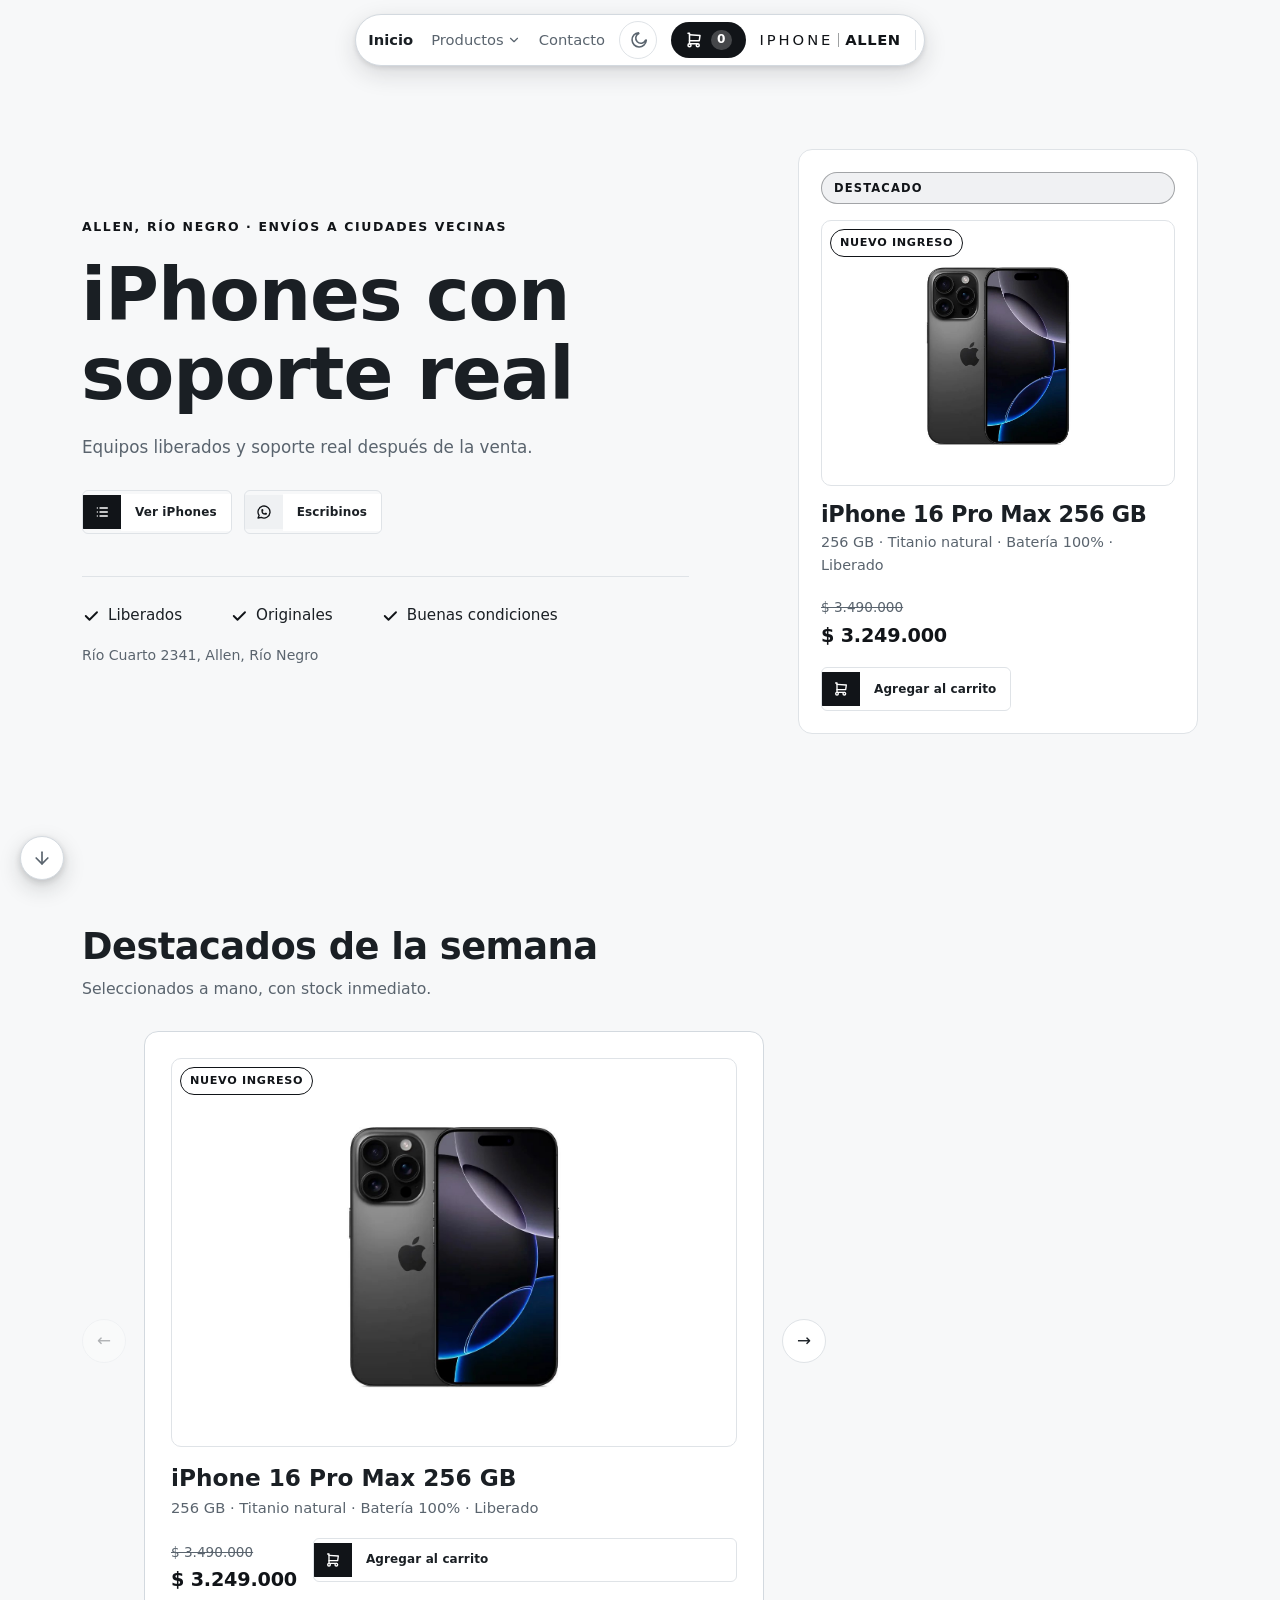
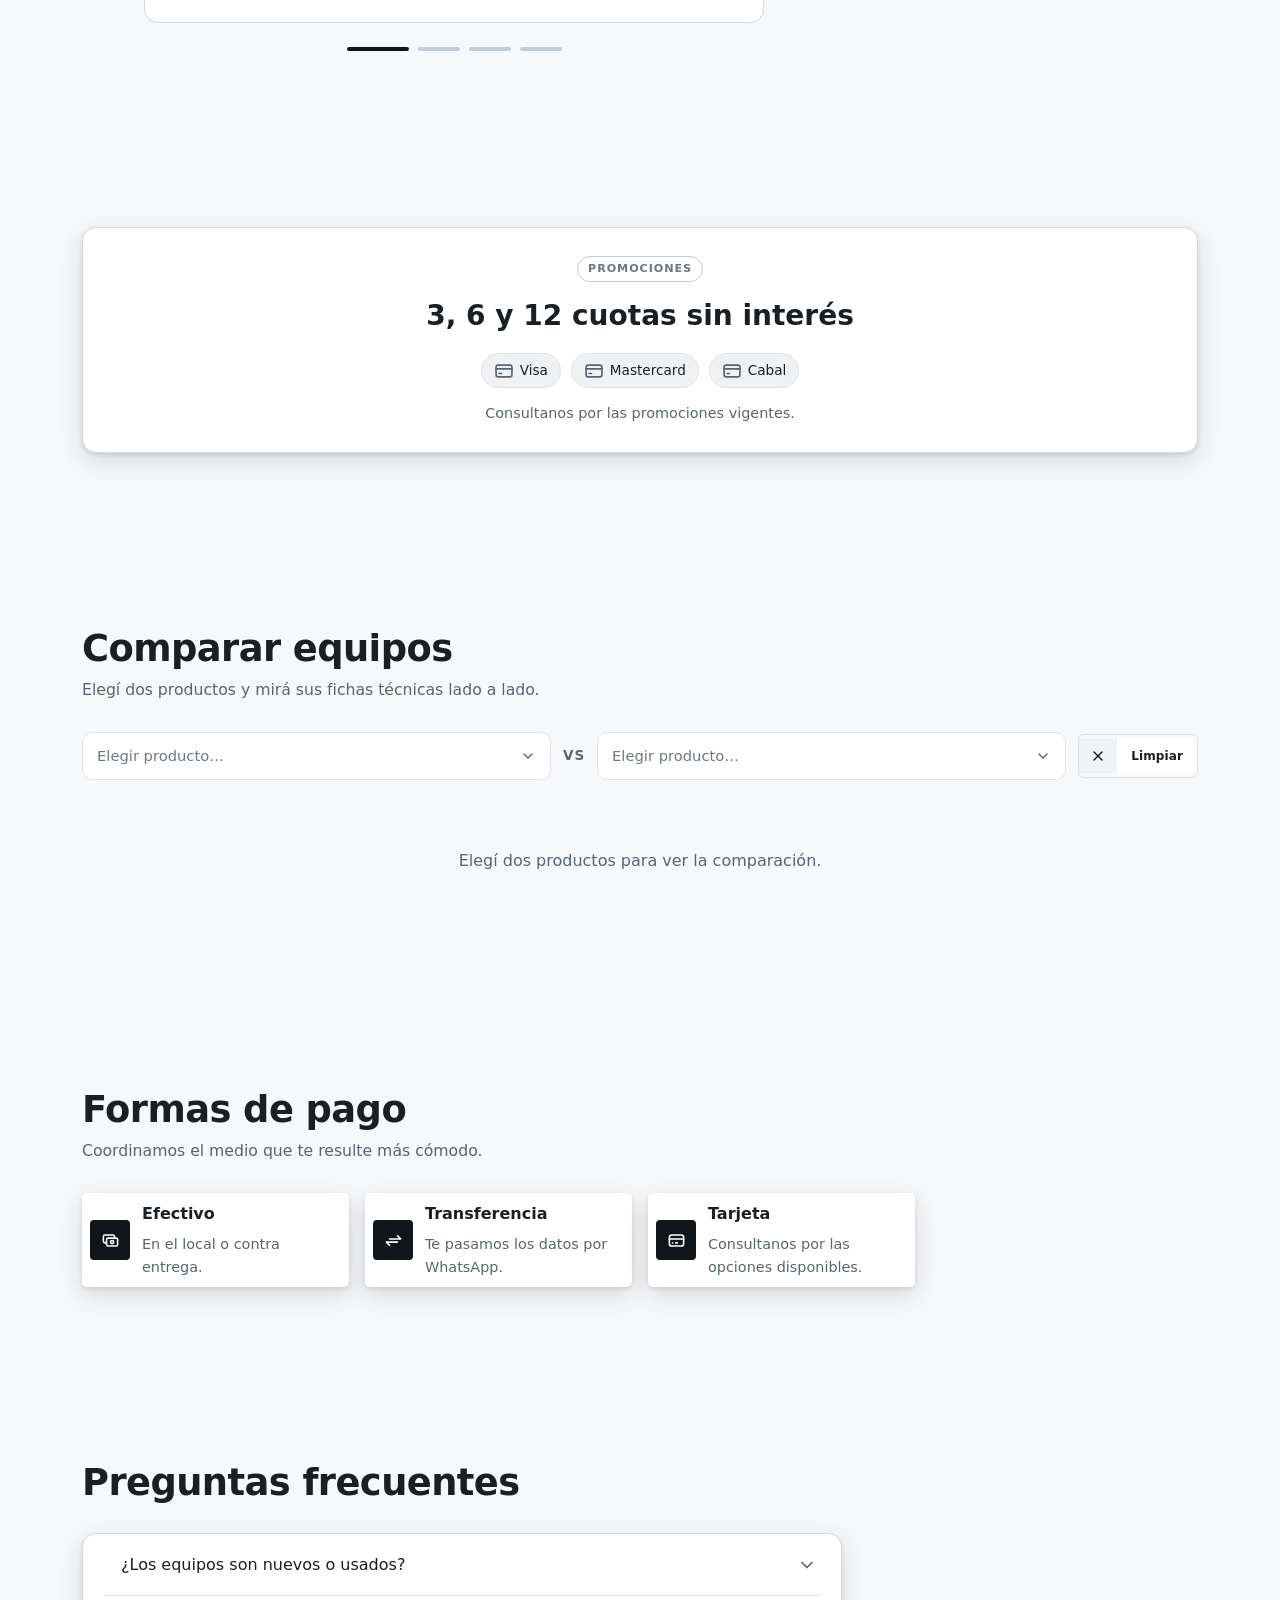
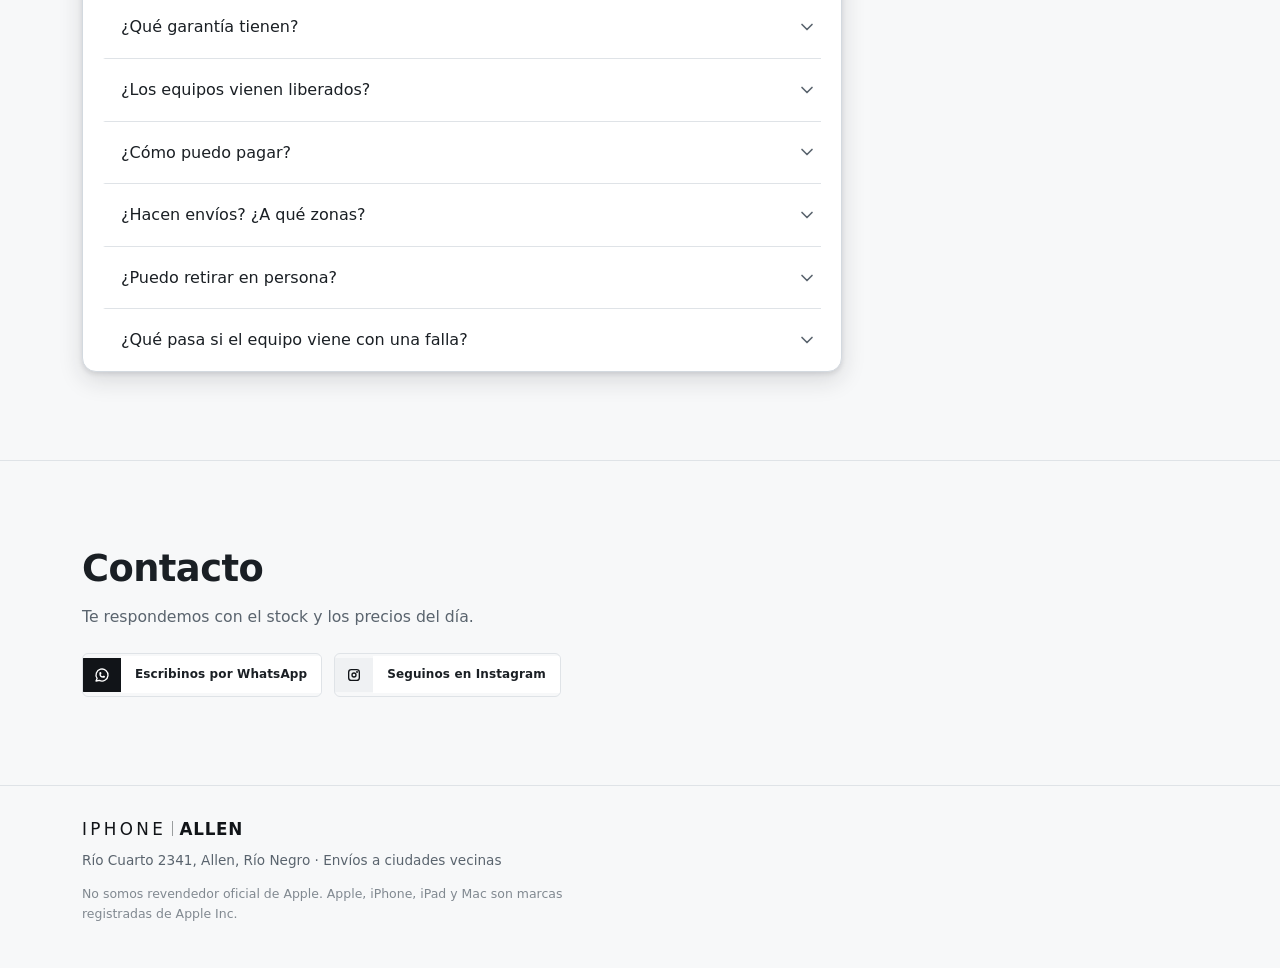
==== commit a99dc6a2: "Flecha de bajar, modal en destacados y ajustes de textos 1 — PANEL: TITULOS SEPARADOS DE LA IMAGEN L" ====
--- a/index.html
+++ b/index.html
@@ -248,11 +248,6 @@
       </header>
 
       <div class="acordeon" id="acordeonFaq"><!-- desde FAQ en app.js --></div>
-
-      <p class="faq__mas">
-        ¿Otra consulta?
-        <a class="link-sub" href="#contacto" data-scroll>Escribinos</a>
-      </p>
     </div>
   </section>
 
@@ -261,7 +256,7 @@
        se resuelve por ahí, sin formulario. -->
   <section class="seccion contacto" id="contacto" aria-labelledby="tit-contacto">
     <div class="wrap contacto__inner">
-      <h2 class="seccion__titulo" id="tit-contacto">Escribinos</h2>
+      <h2 class="seccion__titulo" id="tit-contacto">Contacto</h2>
       <p class="seccion__sub">Te respondemos con el stock y los precios del día.</p>
 
       <div class="contacto__botones">
--- a/styles.css
+++ b/styles.css
@@ -24,7 +24,11 @@
   --comparador-gana: #E2E5E9;
   --texto:        #1A1F24;
   --texto-suave:  #5A646E;
-  --texto-tenue:  #8A939C;
+  /* Subido de #8A939C: sobre blanco daba 3.12:1 y no llegaba al mínimo
+     de 4.5:1. Ahora 4.55:1, y sigue claramente por debajo de
+     --texto-suave (6.03), así que la jerarquía de los tres grises no
+     se pierde. Lo usan los placeholders y los textos de apoyo. */
+  --texto-tenue:  #6E7780;
   --rojo-suave:   #C0392B;
   --error-suave:  #FDEDEA;
 
@@ -117,7 +121,9 @@
 
   --texto:        #F0F0F2;
   --texto-suave:  #9AA3AC;
-  --texto-tenue:  #79838E;
+  /* Igual que en el tema claro: daba 4.49:1 sobre --superficie, a un
+     pelo del mínimo. Ahora 4.82:1. */
+  --texto-tenue:  #838D98;
 
   --rojo-suave:   #E28275;
   --error-suave:  #2A1B18;
@@ -1032,6 +1038,9 @@
 .barra {
   width: 42px;
   height: 4px;
+  /* La barra se ve de 4px pero se toca mucho más: el ::after de abajo le
+     agranda el área sin mover ni un pixel de lo que se ve. */
+  position: relative;
   border-radius: 999px;
   background: var(--borde-fuerte);
   border: 0;
@@ -1039,6 +1048,16 @@
   transition: background 300ms ease, width 300ms ease;
 }
 .barra:hover { background: var(--texto-suave); }
+
+/* Área de toque invisible: 4px de alto es imposible de acertar con el
+   dedo. Se extiende 10px para arriba y para abajo (24px en total, el
+   mínimo de WCAG 2.5.8) en vez de 44, para no comerse los clics del
+   carrusel que está justo encima. */
+.barra::before {
+  content: "";
+  position: absolute;
+  inset: -10px 0;
+}
 .barra[aria-selected="true"] {
   background: var(--acento-fuerte);
   width: 62px;
@@ -1226,9 +1245,31 @@
 .card,
 .carrusel__slide { position: relative; }
 
+/* Qué va en esta lista: TODO control clickeable que viva dentro de .card o
+   de .carrusel__slide. No un atributo puntual — un control. Es la regla
+   práctica, y sale de haberla incumplido:
+
+   El botón "Comparar" del catálogo NO es un <button data-comparar>: es un
+   <a class="btn btn--sec btn--comparar"> (lo arma botonComparar() en
+   app.js; la rama que pone data-comparar necesita esInicio, y en el inicio
+   no se pintan tarjetas). O sea que .card [data-comparar] NO matchea nada
+   en producción — se conserva por si esa rama alguna vez se usa.
+
+   Como .btn--comparar no figuraba acá, el <a> quedaba en position:static y
+   .card__abrir::after (absolute, inset:0, sin pointer-events:none) se
+   pintaba por encima y se comía el clic: apretar "Comparar" abría el modal
+   del producto en vez de navegar al comparador. Medido con
+   elementsFromPoint, el tope del punto era .card__abrir; y el handler
+   delegado evalúa closest('[data-modal]') ANTES que
+   closest('[data-comparar]'), así que ni siquiera había empate.
+
+   El carrusel no lleva "Comparar" (su slide sólo pinta botonAccion), por
+   eso no hay .carrusel__slide .btn--comparar. Si algún día se le agrega,
+   hay que sumarlo o vuelve el mismo bug. */
 .card [data-agregar],
 .card [data-avisar],
 .card [data-comparar],
+.card .btn--comparar,
 .card .btn[data-modal],
 .carrusel__slide [data-agregar],
 .carrusel__slide [data-avisar] { position: relative; z-index: 2; }
@@ -2341,17 +2382,19 @@
 }
 
 /* ---------------------- BOTÓN VOLVER ARRIBA -----------------------
-   Único flotante del sitio (el de WhatsApp se quitó: el contacto vive
-   en el hero, en Contacto y en las preguntas). z-index 30, por debajo
-   del header (40), del velo (50), del carrito (60) y del modal (65), y
-   app.js lo oculta del todo mientras haya una capa abierta.
-   Va en superficie y no en acento a propósito: es una ayuda de
+   Los DOS flotantes del sitio (el de WhatsApp se quitó: el contacto vive
+   en el hero y en Contacto): bajar a la izquierda y subir a la derecha.
+   Comparten TODO el estilo —tamaño, colores, sombra y los 220ms de la
+   transición— para que se lean como un par; lo único que cambia es de qué
+   borde se cuelgan y hacia dónde apunta la flecha.
+   z-index 30, por debajo del header (40), del velo (50), del carrito (60)
+   y del modal (65), y app.js los oculta del todo mientras haya una capa
+   abierta. Van en superficie y no en acento a propósito: son una ayuda de
    navegación, no una llamada a la acción.
    ------------------------------------------------------------------ */
-.arriba-btn {
+.flota-btn {
   position: fixed;
   z-index: 30;
-  right: 20px;
   bottom: 20px;
   width: 44px;
   height: 44px;
@@ -2362,7 +2405,7 @@
   color: var(--texto-suave);
   border: 1px solid var(--borde-superficie);
   box-shadow: 0 2px 6px rgba(var(--sombra-rgb), .14), 0 8px 22px rgba(var(--sombra-rgb), .18);
-  /* oculto hasta que se scrollea: visibility (no display) para que la
+  /* oculto hasta que corresponde: visibility (no display) para que la
      opacidad pueda animar; pointer-events evita que capture toques
      mientras está invisible */
   opacity: 0;
@@ -2371,13 +2414,22 @@
   transition: opacity 220ms ease, visibility 220ms ease,
               color var(--transicion), border-color var(--transicion);
 }
-.arriba-btn.is-visible {
+.flota-btn.is-visible {
   opacity: 1;
   visibility: visible;
   pointer-events: auto;
 }
-.arriba-btn .ico { width: 20px; height: 20px; }
-.arriba-btn:hover { color: var(--texto); border-color: var(--texto-suave); }
+.flota-btn .ico { width: 20px; height: 20px; }
+.flota-btn:hover { color: var(--texto); border-color: var(--texto-suave); }
+
+.arriba-btn { right: 20px; }
+.abajo-btn  { left: 20px; }
+
+/* Con prefers-reduced-motion no hay nada que animar: el botón aparece y
+   desaparece de golpe. El scroll ya lo resuelve sinMovimiento() en JS. */
+@media (prefers-reduced-motion: reduce) {
+  .flota-btn { transition: none; }
+}
 
 /* --------------------- [25] CONFIRMACIÓN (TOAST) ------------------ */
 .toast {
@@ -2500,6 +2552,10 @@
 .rango__campo {
   width: 74px;
   min-width: 0;
+  /* Llena la cápsula a lo alto. No se ve ninguna diferencia (el campo no
+     tiene ni fondo ni borde) pero el área que responde al toque pasa de
+     22px a los 38 de la cápsula, que es lo que el dedo apunta. */
+  height: 100%;
   border: 0;
   background: none;
   color: var(--texto);
@@ -2591,19 +2647,9 @@
   outline-offset: 2px;
 }
 
-.orden__select {
-  height: 38px;
-  border: 1px solid var(--borde);
-  border-radius: 999px;
-  background: var(--superficie);
-  color: var(--texto-suave);
-  font: inherit;
-  font-size: 0.85rem;
-  padding: 0 10px;
-  cursor: pointer;
-  transition: color var(--transicion), border-color var(--transicion);
-}
-.orden__select:hover { color: var(--texto); border-color: var(--texto-suave); }
+/* El orden usa el selector propio (.csel) en su variante pastilla, para
+   entrar en la barra junto al rango y al filtro de condición. Los estilos
+   de la variante están con el resto de .csel, más abajo. */
 
 .buscador {
   position: relative;   /* ancla del desplegable de sugerencias */
@@ -3085,6 +3131,33 @@
   opacity: 0.55;
 }
 .csel__op[aria-disabled="true"].is-resaltada { background: transparent; }
+
+/* ------------------ VARIANTE PASTILLA (barra del catálogo) ---------
+   Mismo componente, pinta de pastilla: es el selector de orden, que
+   convive con .rango y .condicion y tiene que medir lo mismo que ellos.
+   ------------------------------------------------------------------ */
+.csel--pastilla .csel__btn {
+  width: auto;
+  min-height: 38px;
+  height: 38px;
+  padding: 0 10px 0 14px;
+  gap: 6px;
+  border-radius: 999px;
+  font-size: 0.85rem;
+  color: var(--texto-suave);
+}
+.csel--pastilla .csel__btn:hover { color: var(--texto); }
+.csel--pastilla .csel__chevron { width: 14px; height: 14px; }
+
+/* El botón es angosto (se adapta al texto) pero el panel no puede serlo:
+   se ancla a la izquierda y crece hasta donde necesite, sin pasarse del
+   ancho de la ventana. */
+.csel--pastilla .csel__panel {
+  right: auto;
+  min-width: 100%;
+  width: max-content;
+  max-width: min(260px, calc(100vw - 2 * var(--gutter)));
+}
 
 @media (max-width: 559px) {
   /* en celular las opciones se agrandan para el dedo */
@@ -3339,13 +3412,6 @@
 .faq__item[open] .faq__chevron { transform: rotate(180deg); }
 
 .faq__respuesta { padding: 0 4px 18px; color: var(--texto-suave); font-size: 0.93rem; }
-
-.faq__mas {
-  margin-top: 26px;
-  max-width: 760px;   /* misma medida que el acordeón, mismo eje izquierdo */
-  color: var(--texto-suave);
-  font-size: 0.92rem;
-}
 
 /* =====================================================================
    MODAL DE PRODUCTO
@@ -3861,19 +3927,22 @@
   }
 
   /* SOLAPE CERO con el "Agregar al carrito" de las tarjetas, que ocupa
-     todo el ancho. El borde derecho de ese botón cae siempre a 35px del
-     borde de la pantalla (20 de gutter + 14 de padding + 1 de borde), así
-     que mientras `right + width` no pase de 35 los dos rectángulos no se
-     tocan a NINGÚN ancho de pantalla ni a ninguna altura de scroll:
-     5 + 30 = 35. Es el botón más grande que entra sin pisar nada; 30px
-     sigue estando por encima del mínimo de 24px de WCAG 2.5.8. */
-  .arriba-btn {
-    right: 5px;
+     todo el ancho. Ese botón cae siempre a 35px de CADA borde de la
+     pantalla (20 de gutter + 14 de padding + 1 de borde), así que mientras
+     `distancia al borde + ancho` no pase de 35 los rectángulos no se tocan
+     a NINGÚN ancho de pantalla ni a ninguna altura de scroll: 5 + 30 = 35.
+     Es el botón más grande que entra sin pisar nada; 30px sigue estando
+     por encima del mínimo de 24px de WCAG 2.5.8.
+     El cálculo es simétrico, así que vale igual para el de bajar del lado
+     izquierdo. */
+  .flota-btn {
     bottom: 16px;
     width: 30px;
     height: 30px;
   }
-  .arriba-btn .ico { width: 16px; height: 16px; }
+  .flota-btn .ico { width: 16px; height: 16px; }
+  .arriba-btn { right: 5px; }
+  .abajo-btn  { left: 5px; }
 
   /* Tres controles no entran al lado de las pastillas: las herramientas
      bajan y ocupan todo el ancho. El rango se lleva una fila entera (son
@@ -3903,7 +3972,40 @@
     padding-inline: 4px;
   }
 
-  .orden__select { flex: 1 1 auto; min-width: 0; }
+  /* La pastilla del orden se estira para llenar la fila que comparte con
+     la lupa, igual que hacía el <select> que reemplazó. */
+  .csel--pastilla { flex: 1 1 auto; min-width: 0; }
+  .csel--pastilla .csel__btn { width: 100%; }
+
+  /* ------------------- ÁREAS DE TOQUE EN CELULAR -------------------
+     Los cinco controles de la barra medían 38px de alto (43 las
+     pastillas de categoría), por debajo de los 44 que se recomiendan
+     para el dedo. En escritorio se quedan como estaban: ahí el mouse
+     acierta un blanco de 38px sin problema, y subirlos engordaría una
+     barra que está bien así.
+     ----------------------------------------------------------------- */
+  .rango,
+  .condicion,
+  .csel--pastilla .csel__btn,
+  .buscador__lupa {
+    height: 44px;
+  }
+  .buscador__lupa { width: 44px; }
+
+  .filtro {
+    display: inline-flex;
+    align-items: center;
+    min-height: 44px;
+  }
+
+  /* Le faltaba 1px para los 44. Es un botón de ancho completo al pie del
+     carrito, así que crecer no le cuesta nada.
+     Los demás controles de los overlays (+/− de cantidad, "Quitar",
+     cerrar del carrito y del modal, limpiar del rango) siguen por debajo
+     de 44px a propósito: agrandarlos cambia cómo se ven, y estirarles el
+     área con un pseudo-elemento invisible NO funciona acá — .linea__precio
+     se pinta por encima y se come el clic. Queda reportado. */
+  #vaciarCarrito { min-height: 44px; }
   .buscador { flex: 0 0 auto; margin-left: auto; }
 }
 
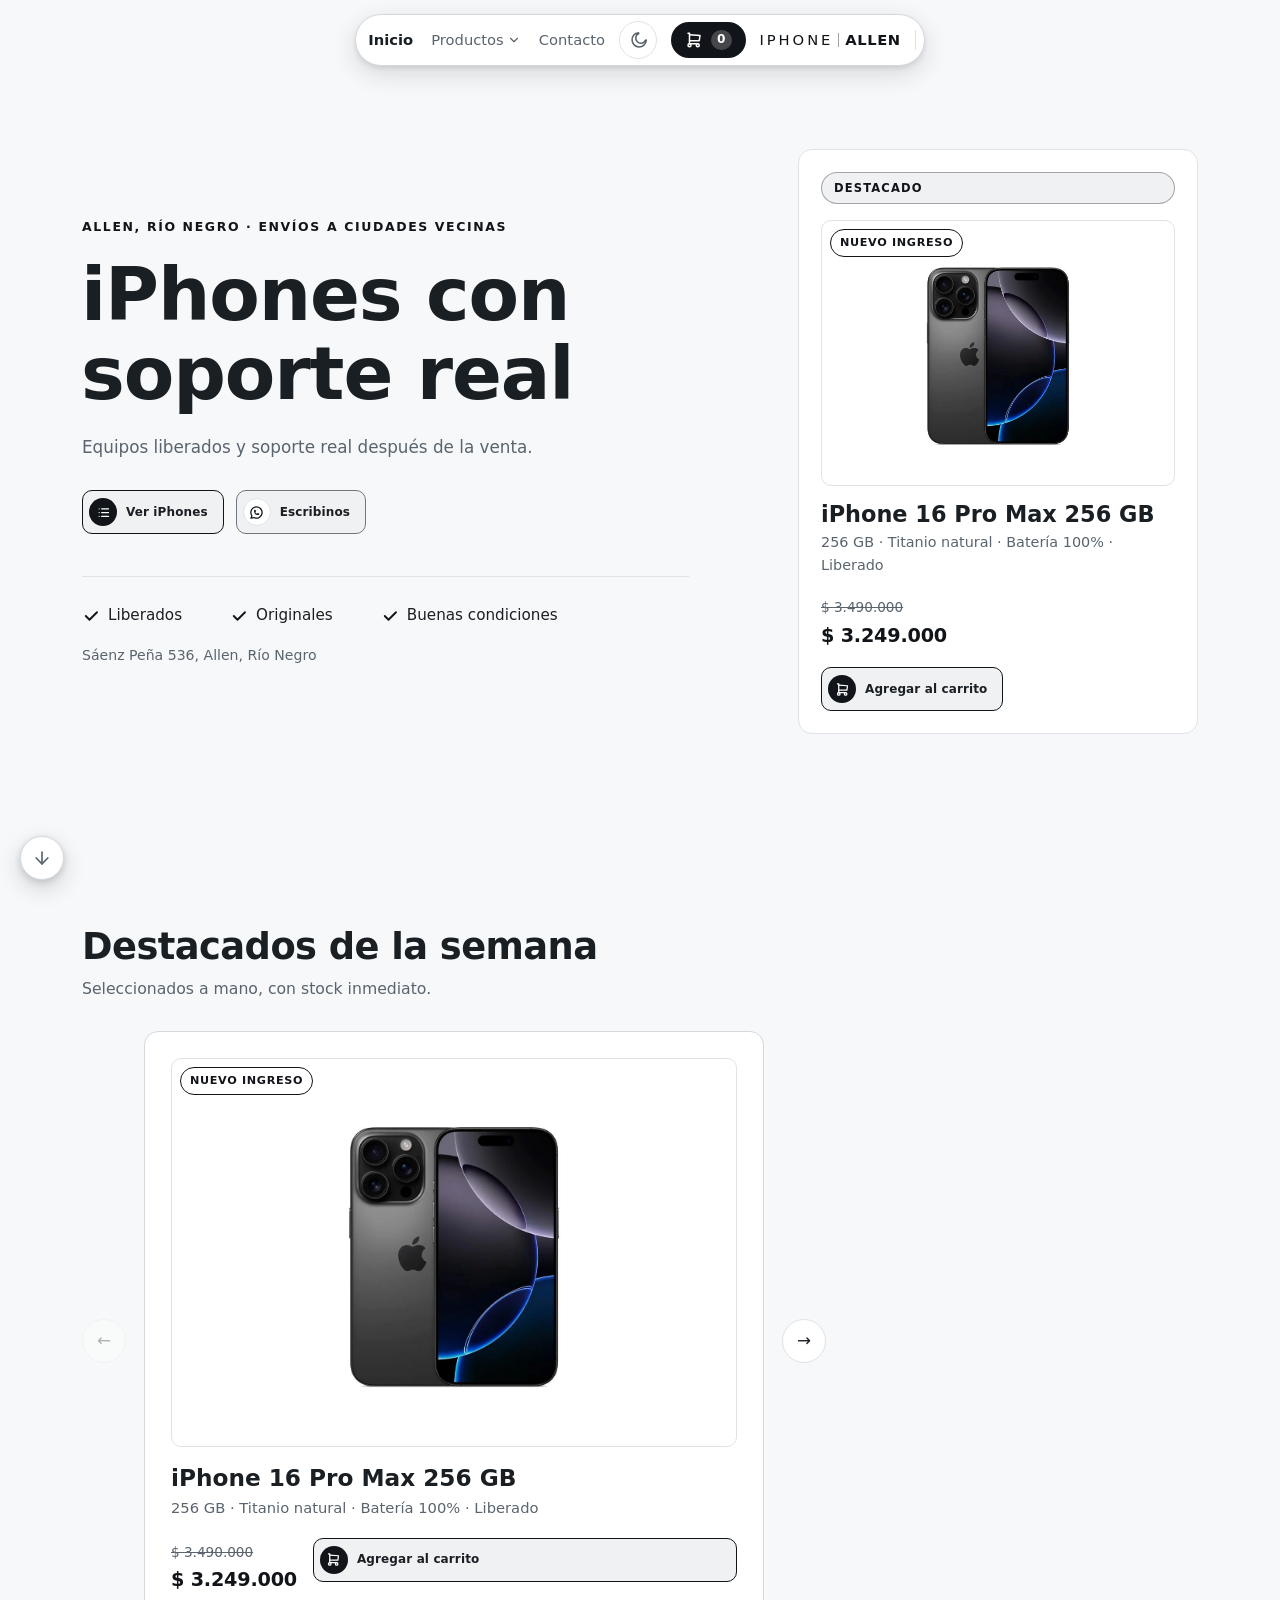
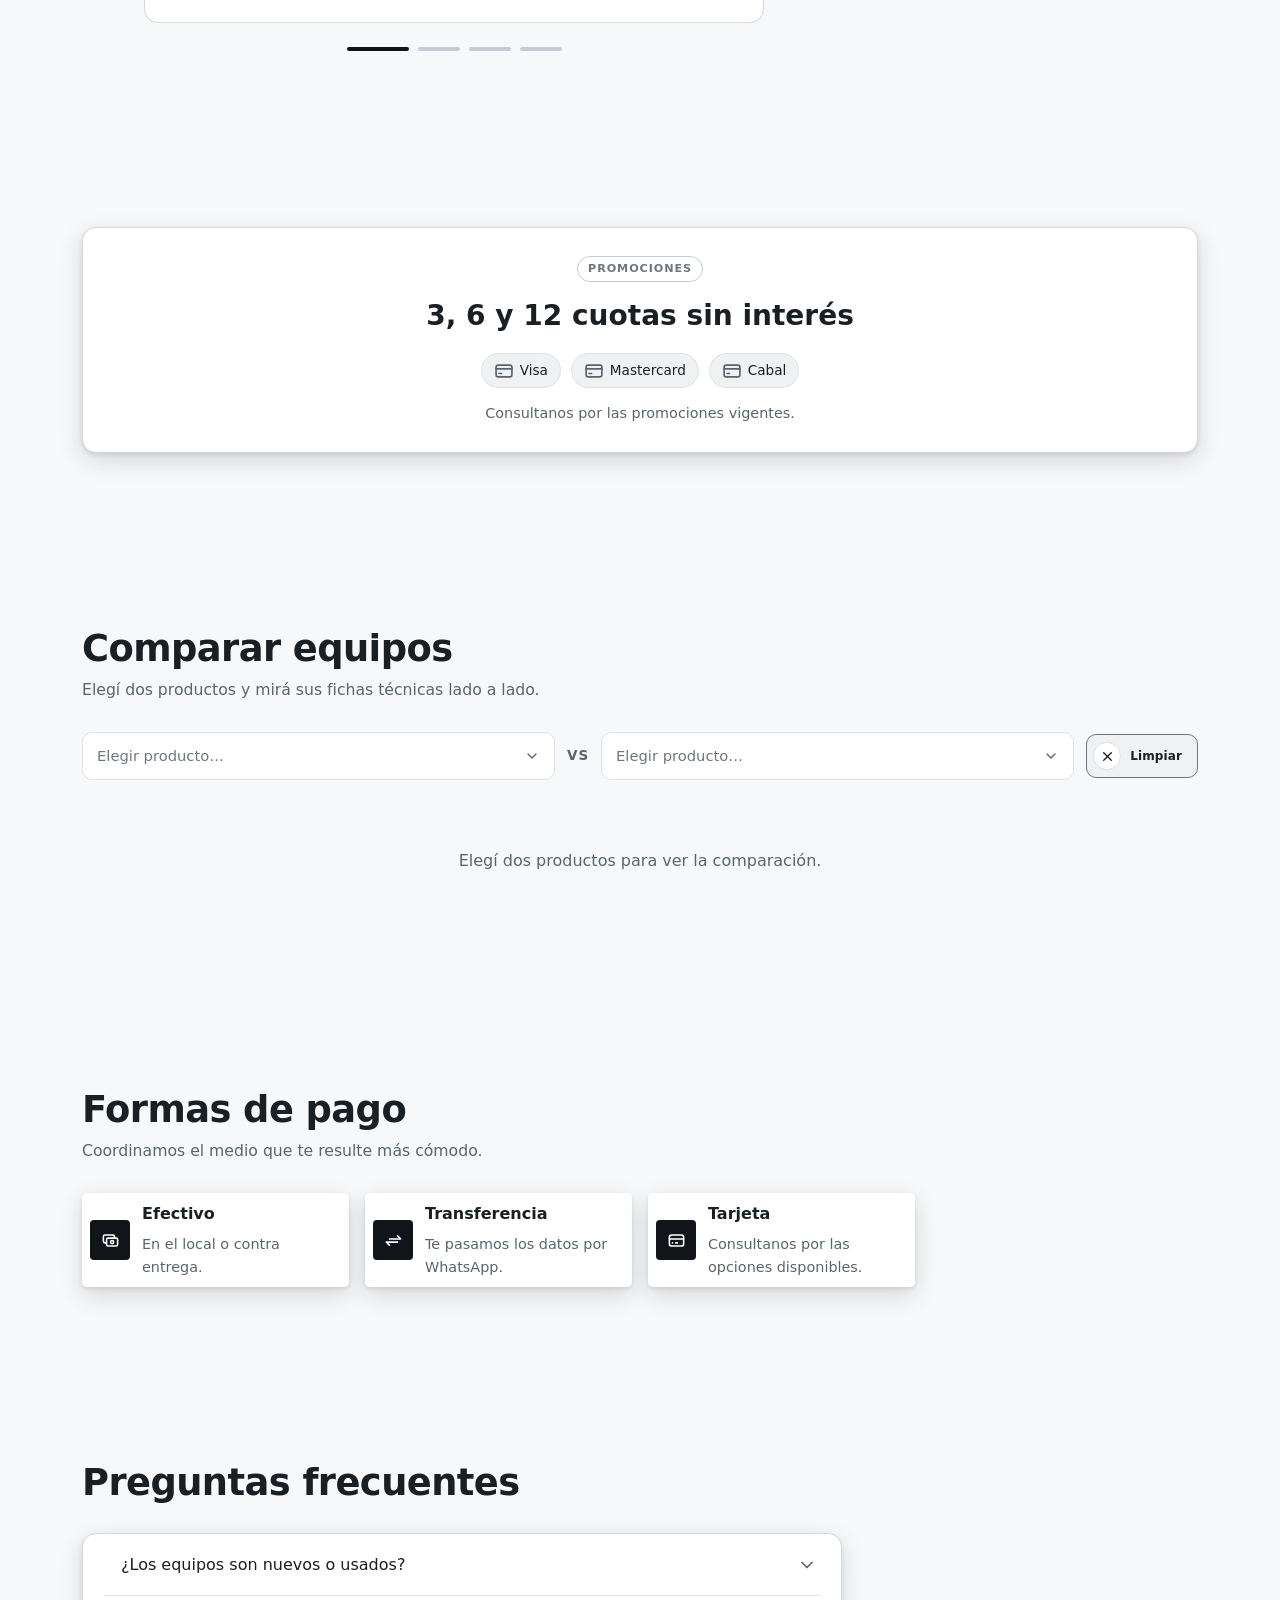
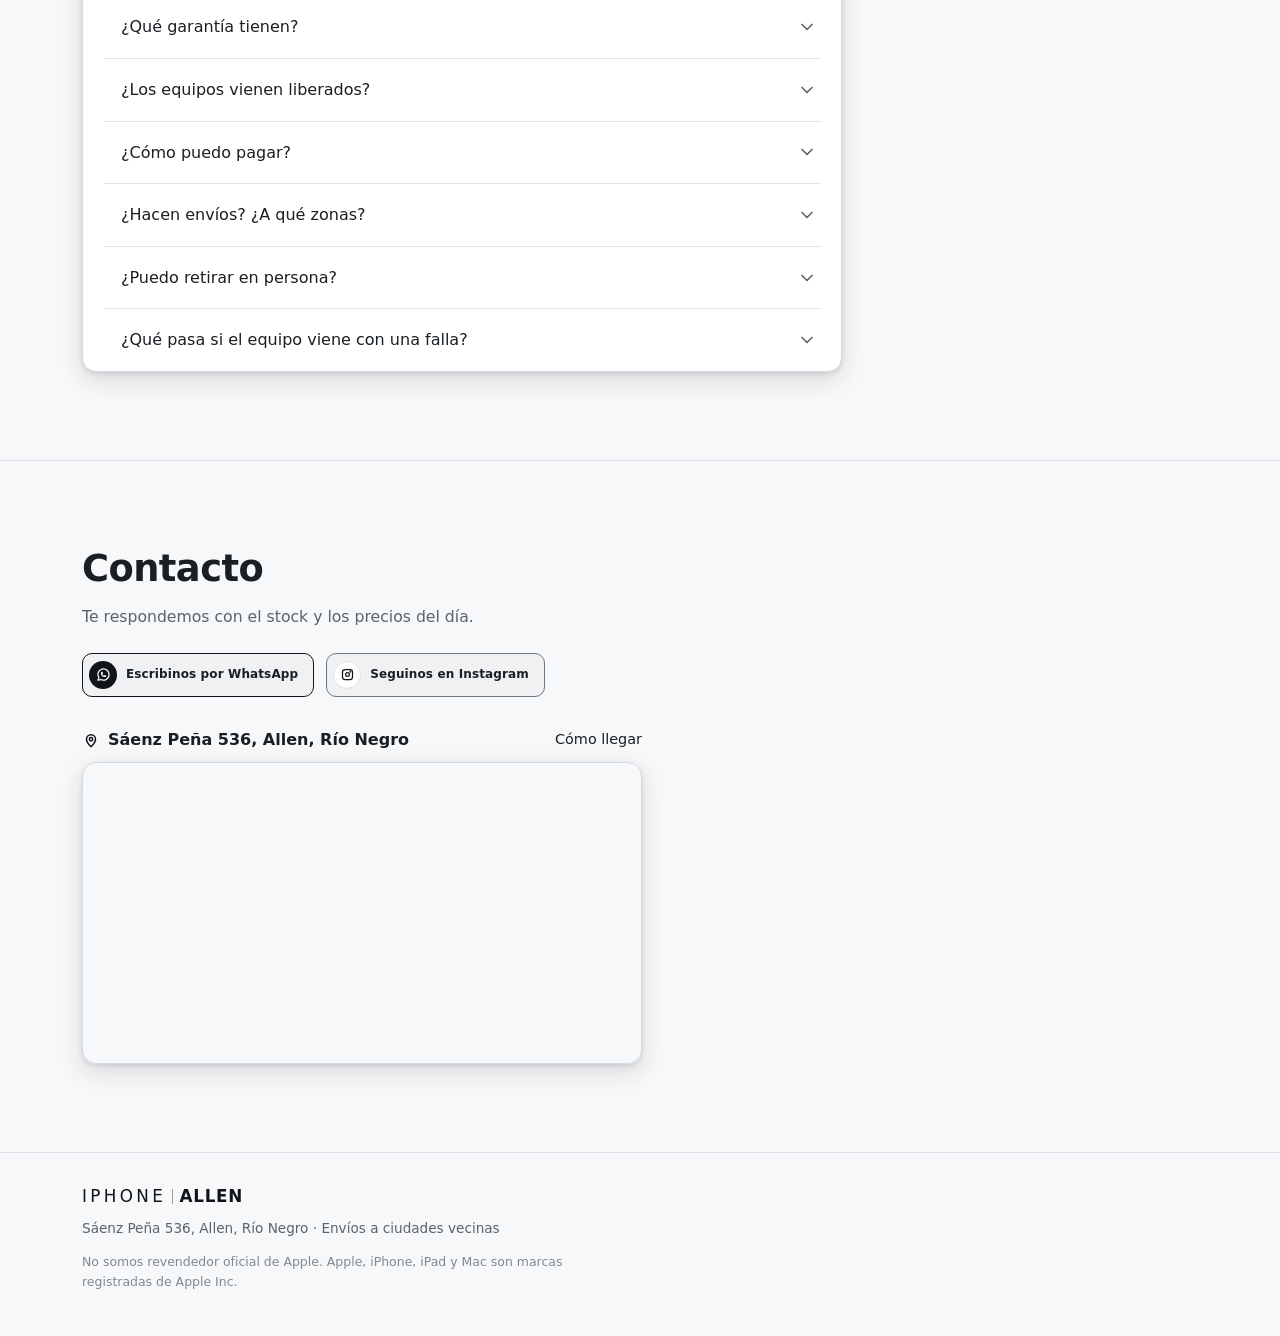
==== commit ce609501: "Direccion Saenz Pena, modal en hero, mapa de ubicacion y scroll suave a contacto 1. DIRECCION UNIFIC" ====
--- a/index.html
+++ b/index.html
@@ -129,8 +129,9 @@
           <li class="dato"><span class="dato__ico" data-ico="check"></span>Buenas condiciones</li>
         </ul>
 
-        <!-- DIRECCIÓN PROVISORIA - confirmar con el cliente antes de publicar -->
-        <p class="hero__direccion">Río Cuarto 2341, Allen, Río Negro</p>
+        <!-- DIRECCIÓN DE TRABAJO - confirmar con el cliente antes de publicar
+             (misma constante DIRECCION en app.js y el mapa de Contacto) -->
+        <p class="hero__direccion">Sáenz Peña 536, Allen, Río Negro</p>
       </div>
 
       <!-- Producto destacado del hero: lo inyecta app.js -->
@@ -268,6 +269,35 @@
              sitio: un botón a una cuenta que no existe es peor que nada). -->
         <span id="ctaInstagramWrap"></span>
       </div>
+
+      <!-- MAPA DE UBICACIÓN
+           DIRECCIÓN DE TRABAJO - confirmar con el cliente (misma que la
+           constante DIRECCION en app.js y el hero).
+           El iframe es el "embed" público de Google Maps armado con la
+           dirección: no necesita API key ni cuenta. La dirección va en
+           texto ARRIBA del mapa para que se lea aunque el iframe no cargue,
+           y el enlace "Cómo llegar" abre la ubicación en Google Maps en
+           pestaña nueva, sin depender del iframe. loading="lazy" porque
+           está al fondo de la página. -->
+      <div class="mapa">
+        <div class="mapa__cabecera">
+          <p class="mapa__direccion">
+            <span class="mapa__ico" data-ico="pin" aria-hidden="true"></span>
+            Sáenz Peña 536, Allen, Río Negro
+          </p>
+          <a class="mapa__link link-sub"
+             href="https://www.google.com/maps/search/?api=1&query=S%C3%A1enz+Pe%C3%B1a+536%2C+Allen%2C+R%C3%ADo+Negro"
+             target="_blank" rel="noopener">Cómo llegar</a>
+        </div>
+        <div class="mapa__marco">
+          <iframe
+            class="mapa__iframe"
+            title="Mapa de la ubicación del local en Sáenz Peña 536, Allen, Río Negro"
+            src="https://www.google.com/maps?q=S%C3%A1enz+Pe%C3%B1a+536%2C+Allen%2C+R%C3%ADo+Negro&output=embed"
+            loading="lazy"
+            referrerpolicy="no-referrer-when-downgrade"></iframe>
+        </div>
+      </div>
     </div>
   </section>
 
--- a/styles.css
+++ b/styles.css
@@ -48,6 +48,10 @@
      --borde-acento: borde de chips tintados en color de acento.
      --pulso-rgb: color (en tripleta RGB) del latido al agregar al carrito. */
   --sobre-acento:  #FFFFFF;
+  /* Fondo del botón al pasar el mouse. Es el único valor del botón nuevo
+     que no tenía token: el fondo en reposo es --superficie2 y el hover
+     necesita un escalón más marcado, que no existía. */
+  --btn-hover:     #E2E6EA;
   --marco-foto:    #FFFFFF;
   --velo:          rgba(26, 31, 36, 0.4);
   --foco-glow:     rgba(17, 20, 24, 0.16);
@@ -115,7 +119,14 @@
   --borde-superficie: #2A313A;
 
   --acento:       #5DCAA5;   /* texto/bordes de acento */
-  --acento-fuerte:#1D9E75;   /* fondos de botón */
+  /* Bajado de #1D9E75: ese jade con texto/glifo blanco encima daba 3,39
+     de contraste, por debajo del 4,5 que pide el texto. #17805E lo lleva
+     a 4,9 sin salirse de la identidad jade del sitio (es el mismo tono,
+     un escalón más oscuro). Lo usan todos los fondos plenos del tema
+     oscuro: botones primarios, contador del carrito, pastilla de
+     categoría activa, filtro nuevo/usado, etiquetas Combo y el círculo
+     del ícono primario. */
+  --acento-fuerte:#17805E;   /* fondos de botón */
   --acento-suave: #1A2A26;
   --comparador-gana: #1F2E2A;
 
@@ -138,6 +149,8 @@
      blanco y, si el marco fuese oscuro, se vería un halo blanco de la
      foto contra el marco. (--sobre-acento también sigue blanco.) */
   --marco-foto:   #FFFFFF;
+
+  --btn-hover:    #29313A;
 
   --velo:         rgba(0, 0, 0, 0.6);
   --foco-glow:    rgba(93, 202, 165, 0.30);
@@ -298,66 +311,99 @@
 }
 
 /* ----------------------------- BOTONES ----------------------------
-   Tratamiento único para todos los botones de acción: bloque de color
-   con el ícono a la izquierda y el texto sobre fondo oscuro a la
-   derecha, unidos por un solo contorno.
-
-   El markup lo arma btnPartes() en app.js:
+   Tratamiento único para todos los botones de acción: UNA sola caja de
+   fondo suave y borde marcado, con el ícono metido en un círculo lleno a
+   la izquierda y el texto al lado, en el color de texto normal.
+
+   El markup lo arma btnPartes() en app.js y NO cambió:
      <button class="btn"><span class="btn__ico">svg</span>
                          <span class="btn__txt">Texto</span></button>
    Sigue siendo un <button>/<a> real; el ícono va con aria-hidden y el
-   texto queda accesible.
+   texto queda accesible. Todo el rediseño es CSS: no se tocó una línea
+   del armado de botones, así que alcanza de una sola vez a los de las
+   tarjetas, el carrusel, el modal, el carrito, el hero y el comparador.
+
+   El padding es asimétrico —6px a la izquierda, 15 a la derecha— porque
+   el círculo ya aporta su propio aire de ese lado; con el mismo padding
+   en los dos, el botón se lee descentrado.
 
    OJO: no poner transform en :hover de .btn. Los botones de las
    tarjetas son descendientes de .card y un transform ahí puede
-   reabrir el bug del scroll trabado sobre .media.
+   reabrir el bug del scroll trabado sobre .media. Por eso el estado
+   :active se marca con una sombra interior y no con un scale.
    ------------------------------------------------------------------ */
 .btn {
   display: inline-flex;
   align-items: center;
-  border: 1px solid var(--borde);
-  border-radius: 6px;
-  overflow: hidden;
-  background: none;
-  padding: 0;
+  gap: 9px;
+  background: var(--superficie2);
+  border: 1.5px solid var(--acento-fuerte);
+  border-radius: 10px;
+  padding: 5px 15px 5px 6px;
   font-family: var(--cuerpo);
   font-weight: 600;
   font-size: 12px;
   letter-spacing: 0.01em;
   text-align: left;
-  transition: border-color var(--transicion);
-}
-.btn:hover { border-color: var(--acento-fuerte); }
+  color: var(--texto);
+  cursor: pointer;
+  transition: background var(--transicion), border-color var(--transicion);
+}
+.btn:hover { background: var(--btn-hover); }
 
 .btn__ico {
+  flex: 0 0 auto;
+  width: 28px;
+  height: 28px;
+  border-radius: 50%;
   display: flex;
   align-items: center;
-  flex: 0 0 auto;
-  padding: 9px 11px;
+  justify-content: center;
   background: var(--acento-fuerte);
-  color: var(--sobre-acento);   /* trazo blanco sobre el bloque jade */
-  transition: background var(--transicion);
-}
-.btn__ico .ico { width: 16px; height: 16px; }
-
+  color: var(--sobre-acento);   /* trazo blanco dentro del círculo */
+  transition: background var(--transicion), color var(--transicion);
+}
+.btn__ico .ico { width: 15px; height: 15px; }
+
+/* El texto va en el color de texto normal, NO en blanco: el único blanco
+   del botón es el trazo del ícono dentro del círculo. */
 .btn__txt {
-  padding: 9px 14px;
   color: var(--texto);
+  min-width: 0;
+}
+
+/* Variante secundaria (Comparar, Consultar, Avisame…): mismo fondo suave,
+   pero el borde en el gris fuerte en vez del acento, y el círculo VACÍO
+   —en color de superficie— con el trazo en acento. Al pasar el mouse el
+   borde sube a acento: es la misma señal que daba el botón anterior. */
+/* --texto-tenue y no --borde-fuerte: con el gris de borde el botón
+   secundario apenas se delimitaba sobre la tarjeta blanca (1,6 de
+   contraste). Con --texto-tenue el borde se lee como tal sin competir con
+   el primario, que va en negro/jade pleno. */
+.btn--sec { border-color: var(--texto-tenue); }
+.btn--sec .btn__ico {
   background: var(--superficie);
-  transition: background var(--transicion);
-}
-.btn:hover .btn__txt { background: var(--superficie2); }
-
-/* Variante secundaria: el bloque del ícono va en superficie2 con el
-   trazo en jade, en vez del bloque jade lleno. */
-.btn--sec .btn__ico {
+  color: var(--acento);
+  /* Sin borde el disco blanco desaparecía sobre el fondo suave del botón
+     (1,1 de contraste). El borde fino lo dibuja sin volverlo pesado. */
+  border: 1px solid var(--borde);
+}
+.btn--sec:hover { border-color: var(--acento-fuerte); }
+
+/* Pulsado: se hunde con una sombra interior. Sin transform (ver arriba). */
+.btn:active:not(:disabled) {
+  box-shadow: inset 0 2px 4px rgba(var(--sombra-rgb), 0.20);
+}
+
+.btn:disabled {
+  opacity: 0.5;
+  cursor: not-allowed;
+}
+.btn:disabled:hover {
   background: var(--superficie2);
-  color: var(--acento);
-}
-
-.btn:disabled { opacity: 0.5; cursor: not-allowed; }
-.btn:disabled:hover { border-color: var(--borde); }
-.btn:disabled:hover .btn__txt { background: var(--superficie); }
+  border-color: var(--acento-fuerte);
+}
+.btn--sec:disabled:hover { border-color: var(--borde-fuerte); }
 
 /* Área de toque cómoda en todos los botones de acción (WCAG 2.5.8 pide
    24px como mínimo; 44px es el objetivo recomendado para el pulgar). */
@@ -392,10 +438,11 @@
 .btn--principal {
   font-size: 14px;
   margin-top: 4px;
-}
-.btn--principal .btn__ico { padding: 12px 14px; }
-.btn--principal .btn__txt { padding: 12px 18px; }
-.btn--principal .btn__ico .ico { width: 18px; height: 18px; }
+  padding: 6px 20px 6px 7px;
+  gap: 11px;
+}
+.btn--principal .btn__ico { width: 32px; height: 32px; }
+.btn--principal .btn__ico .ico { width: 17px; height: 17px; }
 
 /* Botón sin tratamiento de bloque: acción menor, sólo texto.
    Hoy lo usa "Vaciar carrito". */
@@ -1219,8 +1266,9 @@
 /* el nombre es el único foco de la tarjeta y su ::after la cubre entera,
    así todo el bloque abre el modal con un solo elemento en el tab order.
 
-   OJO: estas tres reglas van juntas y valen para los DOS contenedores que
-   usan .card__abrir (tarjeta de grilla y slide del carrusel):
+   OJO: estas tres reglas van juntas y valen para los TRES contenedores
+   que usan .card__abrir (tarjeta de grilla, slide del carrusel y la
+   tarjeta destacada del hero):
      1. el contenedor debe ser position:relative, si no el ::after se
         ancla al ancestro posicionado más cercano y se desborda;
      2. el botón de acción necesita position + z-index para quedar
@@ -1243,7 +1291,8 @@
 }
 
 .card,
-.carrusel__slide { position: relative; }
+.carrusel__slide,
+.destacado-card { position: relative; }
 
 /* Qué va en esta lista: TODO control clickeable que viva dentro de .card o
    de .carrusel__slide. No un atributo puntual — un control. Es la regla
@@ -1272,10 +1321,13 @@
 .card .btn--comparar,
 .card .btn[data-modal],
 .carrusel__slide [data-agregar],
-.carrusel__slide [data-avisar] { position: relative; z-index: 2; }
+.carrusel__slide [data-avisar],
+.destacado-card [data-agregar],
+.destacado-card [data-avisar] { position: relative; z-index: 2; }
 
 .card:has(.card__abrir:focus-visible),
-.carrusel__slide:has(.card__abrir:focus-visible) {
+.carrusel__slide:has(.card__abrir:focus-visible),
+.destacado-card:has(.card__abrir:focus-visible) {
   outline: 2px solid var(--acento);
   outline-offset: 3px;
 }
@@ -1912,6 +1964,61 @@
   gap: 12px;
   flex-wrap: wrap;
   margin-top: 18px;
+}
+
+/* -------------------------- MAPA (contacto) -----------------------
+   El mapa de Google no cambia con el tema; lo que se adapta es el marco
+   y el texto de alrededor. El marco reusa el mismo tratamiento de las
+   tarjetas (borde + sombra de superficie + radio) para que no desentone.
+   Alto fijo cómodo, ancho responsivo con tope, para que no ocupe toda la
+   pantalla. */
+.mapa {
+  width: 100%;
+  max-width: 560px;
+  margin-top: 24px;
+  display: grid;
+  gap: 10px;
+}
+
+.mapa__cabecera {
+  display: flex;
+  align-items: center;
+  justify-content: space-between;
+  gap: 12px;
+  flex-wrap: wrap;
+}
+
+.mapa__direccion {
+  display: inline-flex;
+  align-items: center;
+  gap: 8px;
+  font-weight: 600;
+  color: var(--texto);
+}
+
+.mapa__ico {
+  flex: 0 0 auto;
+  width: 18px;
+  height: 18px;
+  color: var(--acento);
+}
+.mapa__ico svg { width: 100%; height: 100%; }
+
+.mapa__link { font-size: 0.9rem; }
+
+.mapa__marco {
+  border: 1px solid var(--borde-superficie);
+  border-radius: var(--radio);
+  box-shadow: var(--sombra-superficie);
+  overflow: hidden;   /* recorta las esquinas del iframe al radio */
+  line-height: 0;     /* sin hueco fantasma debajo del iframe inline */
+}
+
+.mapa__iframe {
+  display: block;
+  width: 100%;
+  height: 300px;
+  border: 0;
 }
 
 /* ----------------------------- FOOTER ----------------------------- */
@@ -3760,21 +3867,20 @@
   .card__precios .precio { font-size: 1.2rem; }
   .card__acciones { gap: 6px; }
 
-  /* Botón de acción más contenido: el bloque del ícono y el del texto
-     pierden 2px arriba y abajo, el ícono baja de 16 a 14 y se libera el
-     min-height de 44px, que es una medida pensada para el dedo. Con
-     mouse, 32px es cómodo y deja respirar la tarjeta. */
+  /* Botón de acción más contenido: el círculo baja de 28 a 24, el padding
+     de 5 a 4 y se libera el min-height de 44px, que es una medida pensada
+     para el dedo. Con mouse, 35px es cómodo y deja respirar la tarjeta. */
   .card .btn,
   .modal__acciones .btn {
     min-height: 0;
     font-size: 11.5px;
+    padding: 4px 12px 4px 5px;
+    gap: 8px;
   }
   .card .btn__ico,
-  .modal__acciones .btn__ico { padding: 7px 9px; }
-  .card .btn__txt,
-  .modal__acciones .btn__txt { padding: 7px 10px; }
+  .modal__acciones .btn__ico { width: 24px; height: 24px; }
   .card .btn__ico .ico,
-  .modal__acciones .btn__ico .ico { width: 14px; height: 14px; }
+  .modal__acciones .btn__ico .ico { width: 13px; height: 13px; }
 }
 
 /* Cuatro por fila cuando el ancho da: con la tarjeta ya compacta, tres
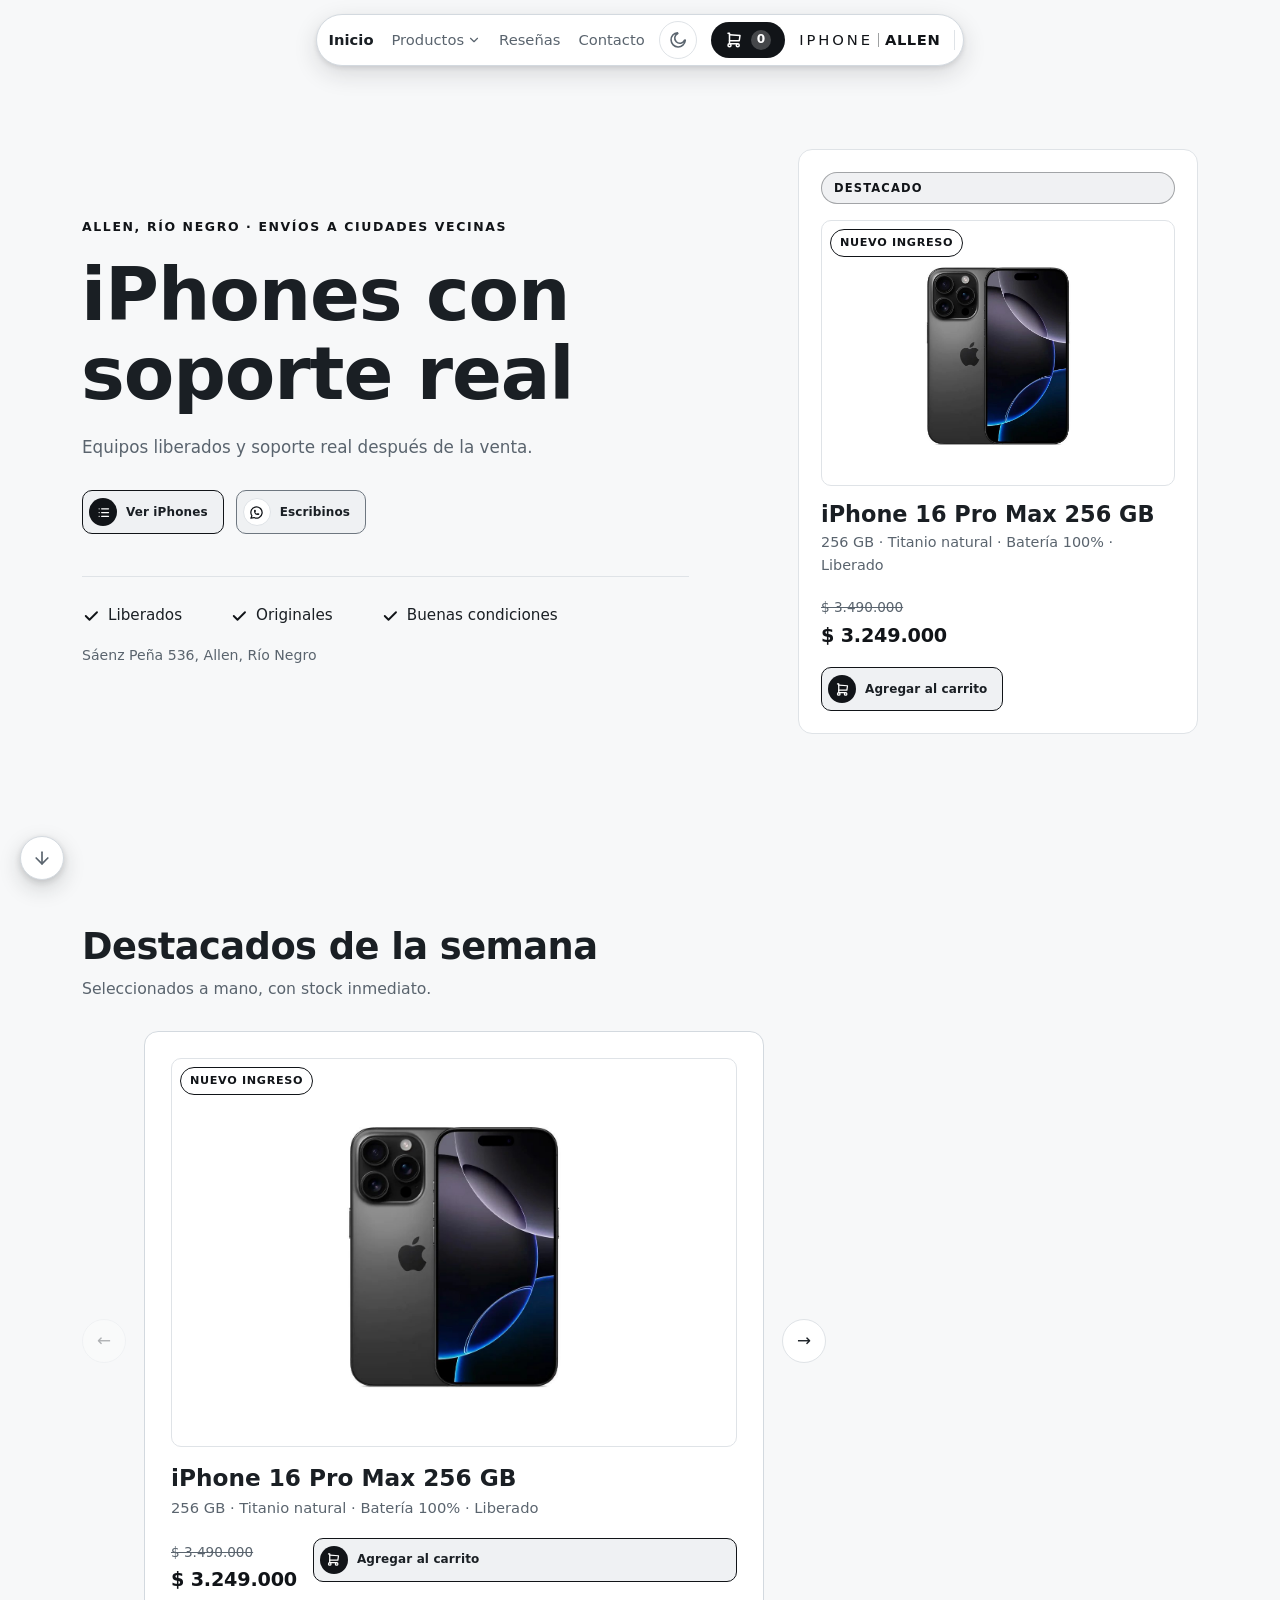
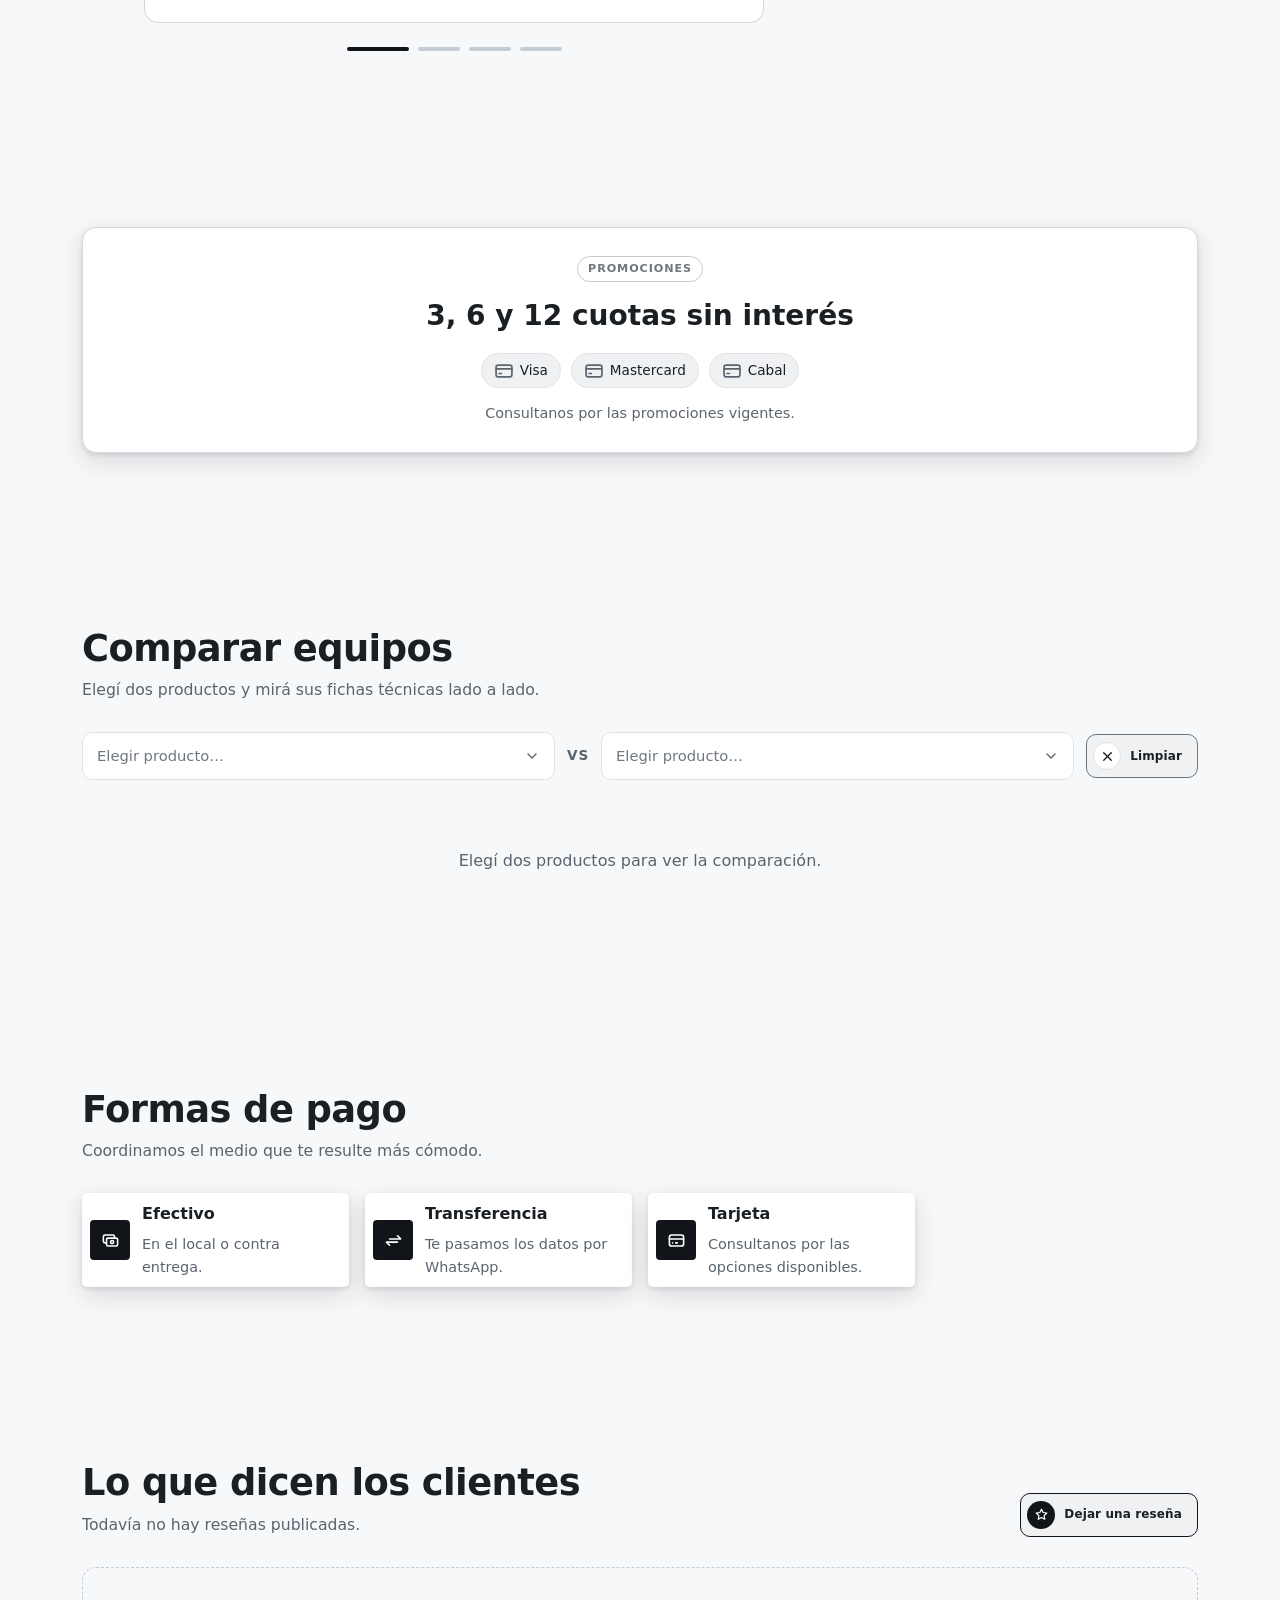
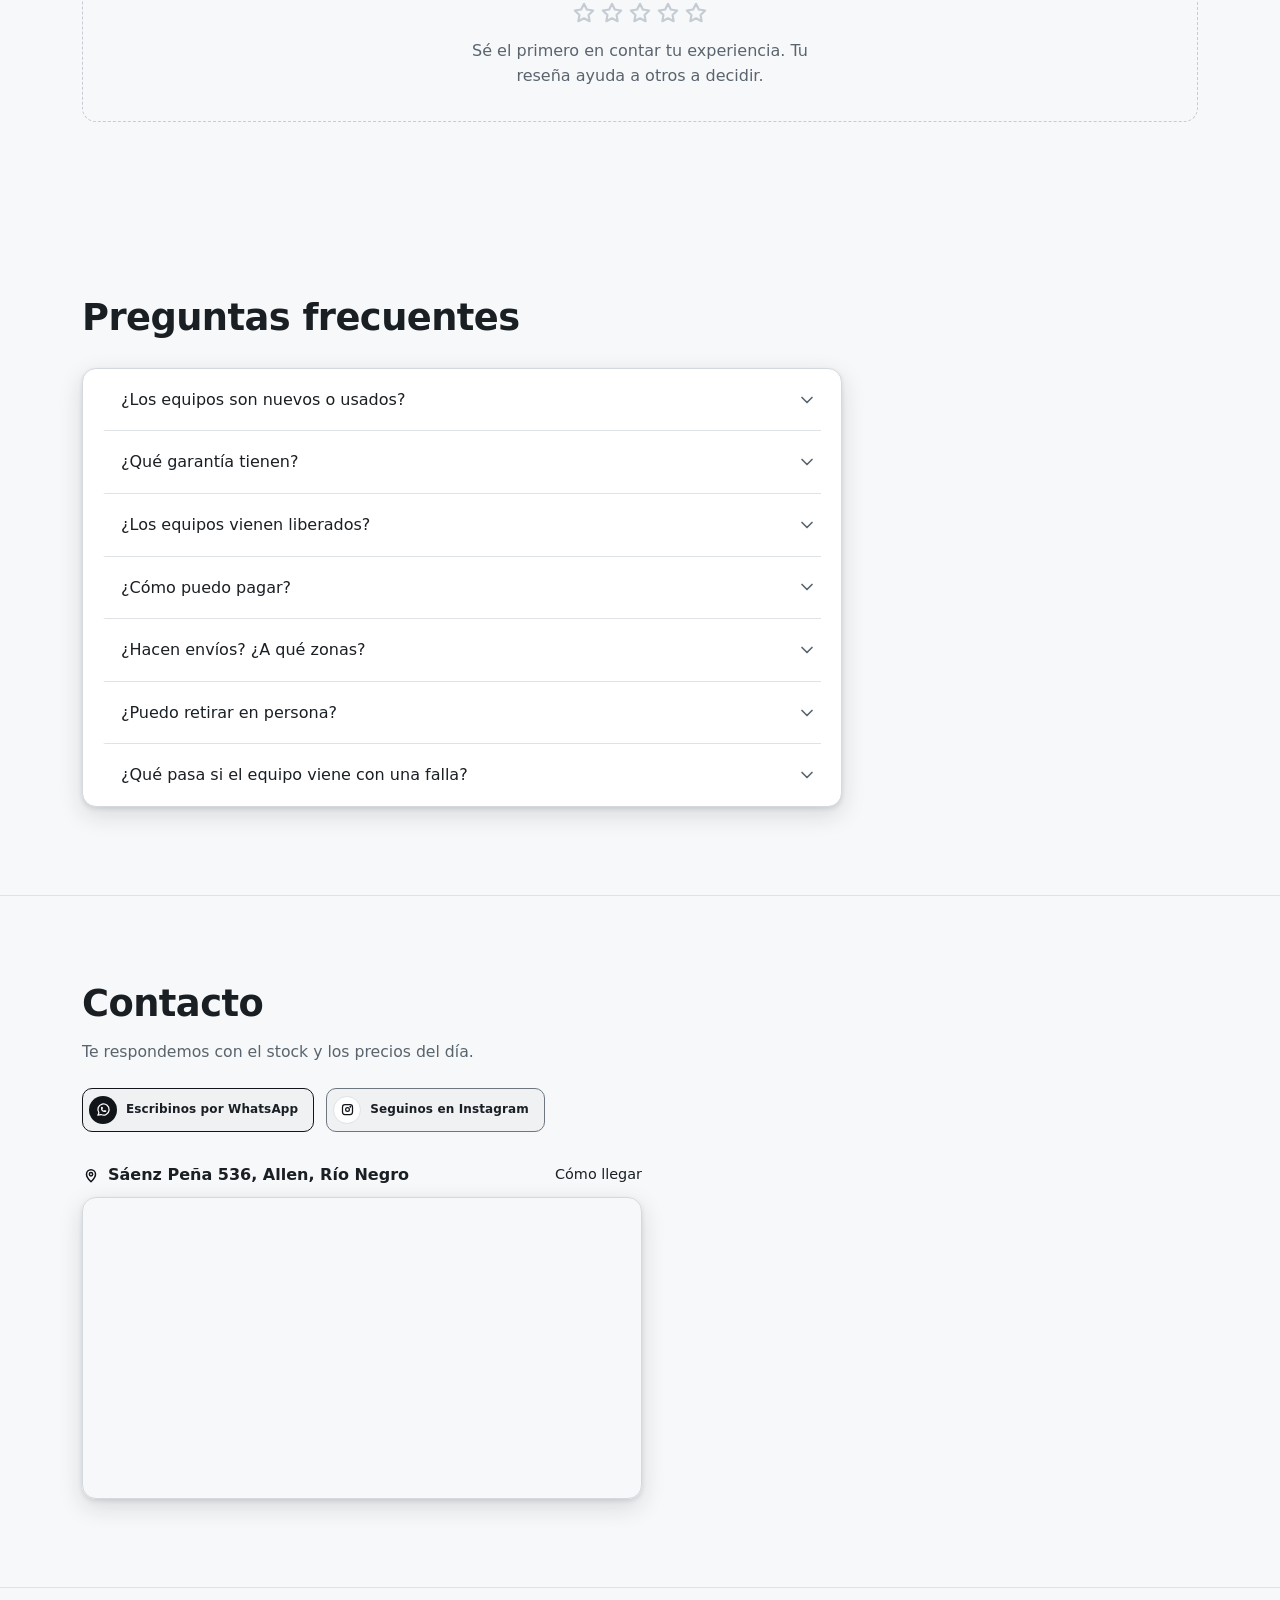
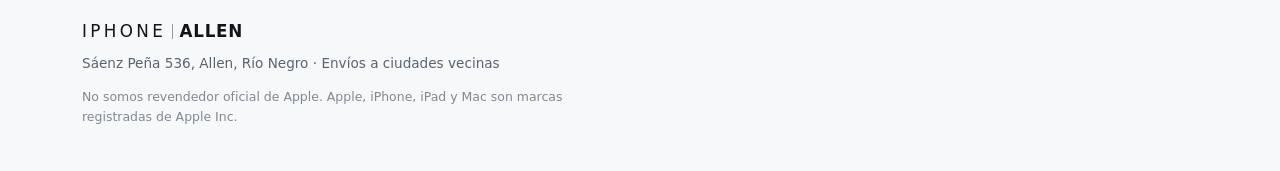
==== commit 3b336709: "Sistema de resenas con moderacion Los clientes dejan resenas desde el sitio; entran como 'pendiente'" ====
--- a/index.html
+++ b/index.html
@@ -241,6 +241,27 @@
     </div>
   </section>
 
+  <!-- ============================ RESEÑAS =========================
+       Reseñas de clientes ya aprobadas. El contenido lo pinta app.js
+       leyendo de Supabase (estado = 'aprobada'); si falla, se muestra el
+       estado vacío sin romper la página. El formulario para dejar una
+       reseña vive en un modal aparte (htmlResenaModal en app.js). -->
+  <section class="seccion" id="resenas" aria-labelledby="tit-resenas">
+    <div class="wrap">
+      <header class="seccion__head seccion__head--resenas">
+        <div>
+          <h2 class="seccion__titulo" id="tit-resenas">Lo que dicen los clientes</h2>
+          <p class="seccion__sub" id="resenasResumen">Cargando reseñas…</p>
+        </div>
+        <button class="btn" type="button" id="abrirResena">
+          <span class="btn__ico" data-ico="estrella"></span><span class="btn__txt">Dejar una reseña</span>
+        </button>
+      </header>
+
+      <div id="resenasLista" aria-live="polite"></div>
+    </div>
+  </section>
+
   <!-- ======================== PREGUNTAS FRECUENTES ================== -->
   <section class="seccion" id="preguntas" aria-labelledby="tit-preguntas">
     <div class="wrap">
--- a/styles.css
+++ b/styles.css
@@ -52,6 +52,11 @@
      que no tenía token: el fondo en reposo es --superficie2 y el hover
      necesita un escalón más marcado, que no existía. */
   --btn-hover:     #E2E6EA;
+  /* Estrellas de las reseñas. Ámbar oscuro para que la estrella rellena
+     (una forma, no texto) pase ~4:1 sobre el blanco de la tarjeta; la
+     vacía en gris de borde fuerte, que se distingue del fondo sin gritar. */
+  --estrella:      #B5760A;
+  --estrella-vacia:#C5CCD3;
   --marco-foto:    #FFFFFF;
   --velo:          rgba(26, 31, 36, 0.4);
   --foco-glow:     rgba(17, 20, 24, 0.16);
@@ -151,6 +156,10 @@
   --marco-foto:   #FFFFFF;
 
   --btn-hover:    #29313A;
+  /* Ámbar claro sobre el fondo oscuro: la estrella rellena queda muy por
+     encima de 3:1, y la vacía se lee como un gris apagado. */
+  --estrella:     #F0B44A;
+  --estrella-vacia:#3A424C;
 
   --velo:         rgba(0, 0, 0, 0.6);
   --foco-glow:    rgba(93, 202, 165, 0.30);
@@ -2019,6 +2028,196 @@
   width: 100%;
   height: 300px;
   border: 0;
+}
+
+/* ============================= RESEÑAS ===========================
+   Sección pública de reseñas + estrellas + formulario en modal.
+   Las tarjetas reusan .card (mismo borde, radio y sombra). Las
+   estrellas usan --estrella / --estrella-vacia, definidos por tema.
+   ================================================================ */
+
+/* encabezado con el botón "Dejar una reseña" a la derecha */
+.seccion__head--resenas {
+  display: flex;
+  align-items: flex-end;
+  justify-content: space-between;
+  gap: 16px;
+  flex-wrap: wrap;
+}
+
+/* fila de estrellas para MOSTRAR (no editar) */
+.estrellas {
+  display: inline-flex;
+  gap: 2px;
+  vertical-align: middle;
+  line-height: 0;
+}
+.estrellas .ico { width: 16px; height: 16px; }
+.estrella { color: var(--estrella-vacia); }
+/* rellena: el mismo trazo pero con relleno, para que se lea maciza */
+.estrella--llena { color: var(--estrella); }
+.estrella--llena .ico { fill: var(--estrella); }
+.estrellas--grande .ico { width: 26px; height: 26px; }
+
+/* el resumen (promedio + cantidad) alinea estrellas y número */
+#resenasResumen .estrellas { margin-right: 6px; }
+#resenasResumen strong { color: var(--texto); }
+
+.resenas-grilla {
+  display: grid;
+  grid-template-columns: repeat(auto-fill, minmax(260px, 1fr));
+  gap: 16px;
+  margin-top: 22px;
+}
+
+/* .card ya trae borde/sombra/radio; acá sólo el layout interno */
+.resena-card {
+  padding: 18px;
+  display: flex;
+  flex-direction: column;
+  gap: 10px;
+}
+.resena-card__top {
+  display: flex;
+  align-items: center;
+  justify-content: space-between;
+  gap: 10px;
+}
+.resena-card__fecha {
+  font-size: 0.78rem;
+  color: var(--texto-tenue);
+  text-transform: capitalize;
+}
+.resena-card__texto {
+  color: var(--texto);
+  font-size: 0.92rem;
+  line-height: 1.5;
+  /* el comentario manda el alto de la tarjeta; el pie queda abajo */
+  flex: 1;
+}
+.resena-card__pie { margin-top: 2px; }
+.resena-card__nombre { font-weight: 600; font-size: 0.9rem; }
+.resena-card__producto {
+  font-size: 0.8rem;
+  color: var(--texto-suave);
+  margin-top: 2px;
+}
+
+.resenas-mas {
+  margin-top: 20px;
+  display: flex;
+  justify-content: center;
+}
+
+/* estado vacío: invita a dejar la primera */
+.resenas-vacio {
+  margin-top: 22px;
+  padding: 32px 20px;
+  border: 1px dashed var(--borde-fuerte);
+  border-radius: var(--radio);
+  text-align: center;
+  display: grid;
+  gap: 12px;
+  justify-items: center;
+}
+.resenas-vacio__texto {
+  color: var(--texto-suave);
+  max-width: 34ch;
+}
+
+/* ------------------------ FORMULARIO (modal) --------------------- */
+/* Reusa .modal / .overlay; sólo acota el ancho para un formulario. */
+.modal--form { max-width: 480px; }
+
+.resena-form { display: grid; gap: 16px; }
+.resena-form__bajada {
+  color: var(--texto-suave);
+  font-size: 0.9rem;
+  margin-top: -6px;
+}
+.campo__opcional { color: var(--texto-tenue); font-weight: 400; }
+
+.resena-form__texto { resize: vertical; min-height: 92px; font-family: var(--cuerpo); }
+
+.resena-form__pie {
+  display: flex;
+  align-items: baseline;
+  justify-content: space-between;
+  gap: 10px;
+}
+.resena-form__contador {
+  font-size: 0.78rem;
+  color: var(--texto-tenue);
+  font-variant-numeric: tabular-nums;
+  flex: 0 0 auto;
+  margin-left: auto;
+}
+
+.resena-form__aviso {
+  margin: 0;
+  padding: 10px 12px;
+  border-radius: var(--radio-sm);
+  font-size: 0.86rem;
+  background: var(--error-suave);
+  border: 1px solid var(--rojo-suave);
+  color: var(--rojo-suave);
+}
+/* ámbar cuando es el freno anti-spam, no un error */
+.resena-form__aviso--atencion {
+  background: var(--usado-fondo);
+  border-color: var(--usado-borde);
+  color: var(--usado-texto);
+}
+
+/* -------------------- ESTRELLAS PARA ELEGIR --------------------- */
+/* Radios reales (recorribles con las flechas) pintados como estrellas.
+   Orden 5→1 en el DOM + row-reverse: al pasar el mouse o elegir una, se
+   rellenan ella y las de su izquierda con el combinador ~. */
+.estrellas-input { border: 0; padding: 0; margin: 0; }
+.estrellas-input__fila {
+  display: inline-flex;
+  flex-direction: row-reverse;
+  justify-content: flex-end;
+  gap: 4px;
+  margin-top: 6px;
+}
+.estrellas-input__label {
+  color: var(--estrella-vacia);
+  cursor: pointer;
+  line-height: 0;
+  /* 30px de ícono + 7px arriba y abajo = 44px de área de toque, el
+     estándar del sitio en celular. */
+  padding: 7px 5px;
+  border-radius: 6px;
+  transition: color var(--transicion);
+}
+.estrellas-input__label .ico { width: 30px; height: 30px; }
+
+/* El ORDEN de estas reglas importa: todas terminan con la misma
+   especificidad, así que la última que matchea gana. Por eso "elegida"
+   va primero y "al pasar el mouse" después: mientras el mouse está sobre
+   la fila, el hover pisa a la selección y muestra la vista previa; al
+   sacar el mouse, vuelve a mandar la selección.
+
+   1. elegida: se rellenan ella y las de su izquierda (DOM 5→1 + row-reverse) */
+.estrellas-input__radio:checked ~ .estrellas-input__label { color: var(--estrella); }
+.estrellas-input__radio:checked ~ .estrellas-input__label .ico { fill: var(--estrella); }
+
+/* 2. con el mouse sobre la fila se apaga la selección, para previsualizar */
+.estrellas-input__fila:hover .estrellas-input__label { color: var(--estrella-vacia); }
+.estrellas-input__fila:hover .estrellas-input__label .ico { fill: none; }
+
+/* 3. y se rellenan la estrella apuntada y las de su izquierda */
+.estrellas-input__fila .estrellas-input__label:hover,
+.estrellas-input__fila .estrellas-input__label:hover ~ .estrellas-input__label { color: var(--estrella); }
+.estrellas-input__fila .estrellas-input__label:hover .ico,
+.estrellas-input__fila .estrellas-input__label:hover ~ .estrellas-input__label .ico { fill: var(--estrella); }
+
+/* foco de teclado sobre la estrella del radio enfocado */
+.estrellas-input__radio:focus-visible + .estrellas-input__label {
+  outline: 2px solid var(--acento);
+  outline-offset: 2px;
+  color: var(--estrella);
 }
 
 /* ----------------------------- FOOTER ----------------------------- */
